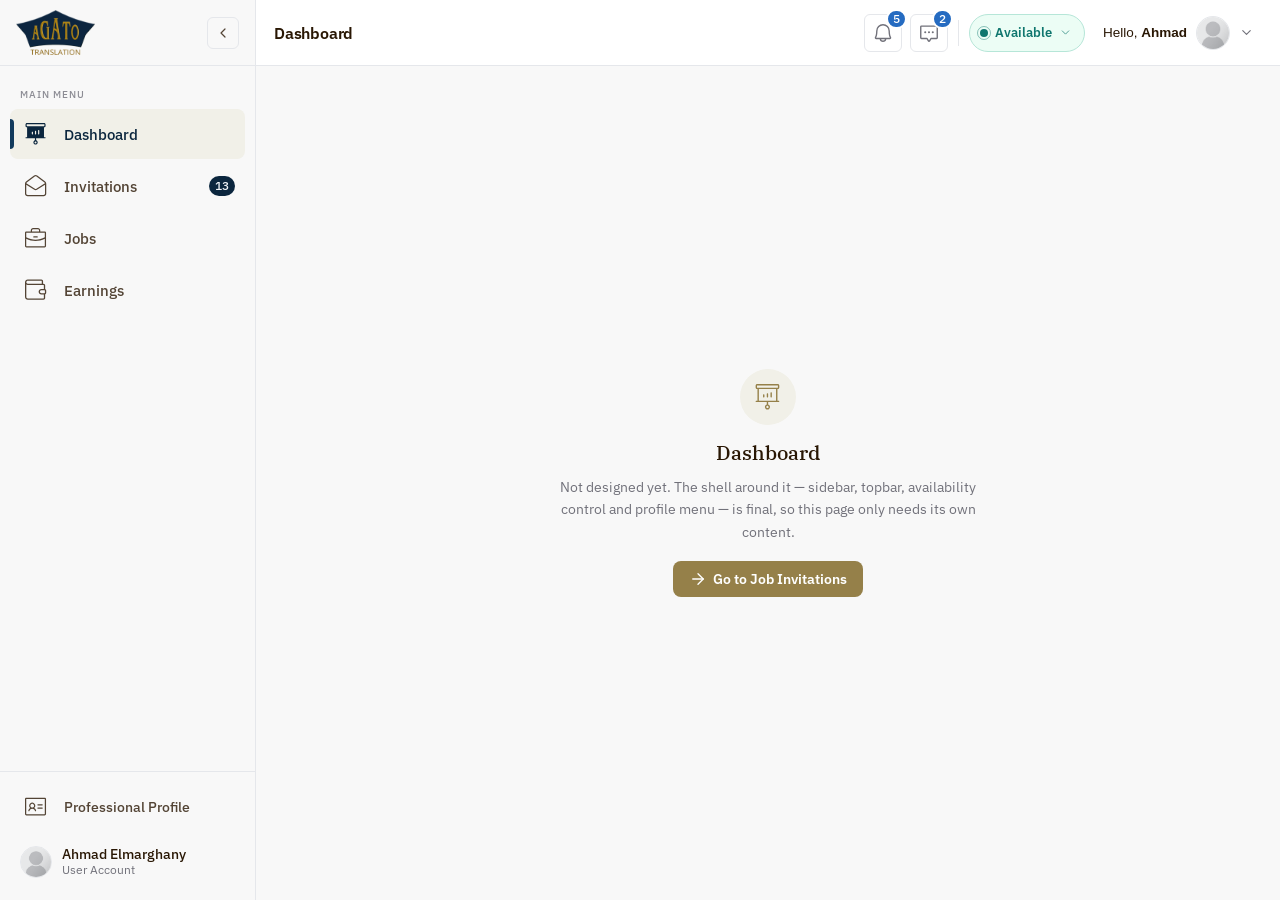
==== dashboard.html @ 2b9f17f1 "first commit" ====
<!DOCTYPE html>
<html lang="en">
<head>
  <meta charset="utf-8">
  <meta name="viewport" content="width=device-width, initial-scale=1">
  <title>Dashboard · Resource Portal</title>
  <link rel="icon" href="assets/img/logo.png">

  <link rel="stylesheet" href="assets/css/variables.css">
  <link rel="stylesheet" href="assets/css/base.css">
  <link rel="stylesheet" href="assets/css/sidebar.css">
  <link rel="stylesheet" href="assets/css/topbar.css">
  <link rel="stylesheet" href="assets/css/logout-modal.css">
</head>
<body>

  <!-- Sidebar + topbar + modals are injected here by assets/js/layout.js -->
  <div id="rp-layout" data-page="dashboard" data-title="Dashboard"></div>

  <main class="rp-page">
    <div class="rp-stub">
      <span class="rp-stub-icon">
        <span data-rp-icon="dashboard"></span>
      </span>
      <h1 class="rp-stub-title">Dashboard</h1>
      <p class="rp-stub-note">Not designed yet. The shell around it — sidebar, topbar, availability control and profile menu — is final, so this page only needs its own content.</p>
      <a class="rp-stub-link" href="invitations.html">
        <span data-rp-icon="arrow-right"></span>
        Go to Job Invitations
      </a>
    </div>
  </main>

  <script src="assets/js/icons.js"></script>
  <script src="assets/js/data.js"></script>
  <script src="assets/js/layout.js"></script>
</body>
</html>
---- assets/css/variables.css ----
/* ============================================================
    DESIGN TOKENS
    ============================================================
    All design decisions live here as CSS custom properties.
    Naming convention: --{category}-{variant}
    Categories:
    color-*       → raw palette (brand, neutral, semantic)
    layout-*      → structural measurements (widths, heights)
    radius-*      → border-radius scale
    shadow-*      → box-shadow scale
    transition-*  → animation timing
    font-*        → typography tokens
    ============================================================ */
:root {
/* ── Layout dimensions ──────────────────────────────────── */
--layout-cu_sidebar-width: 256px;
--layout-cu_sidebar-collapsed-width: 72px;
--layout-cu_topbar-height: 66px;
--tabs-h: 48px;

/* ── Brand colors ───────────────────────────────────────── */
--color-brand-navy: #0b263e; /* Primary brand, used for hero gradients */
--color-brand-navy-hover: #123a5c; /* Primary brand, used for hero gradients */
--color-brand-gold: #958049; /* CTA buttons, active link text */
--color-brand-gold-hover: #A8904A; /* Gold on hover */


/* ── Neutral / surface colors ───────────────────────────── */
--color-surface-page: #F8F8F8; /* Page background */
--color-surface-subtle: #f1f0e8; /* Hover backgrounds, secondary surfaces */
--color-surface-inset: #F8F8F8; /*  inner wells, inputs, or filled container backgrounds */
--color-surface-gold-pale: #F5F0E8; /*  inner wells, inputs, or filled container backgrounds */
--color-surface-cu_topbar: #ffffff; /* cu_topbar background */
--color-surface-white: #ffffff; /* Cards, dropdowns */
--gold-pale:   #F5F0E8; /* Bill */

/* ── Text colors ────────────────────────────────────────── */
--color-text-primary: #291704; /* Default body text */
--color-text-secondary: #71717a; /* Labels, helper text */
--color-text-muted: rgba(41, 23, 4, 0.8); /* cu_sidebar nav text */
--color-text-inverse: #f1f5f9; /* Text on dark surfaces */

/* ── Border colors ──────────────────────────────────────── */
--color-border: #e5e7eb; /* cu_sidebar, cu_topbar, card borders */
--color-border-hover: #f1f0e8; /* Borders on interactive hover states */
--gold-border: #D4C49A;
--color-divider: #ededed; /* Hairline inside a filled control (pill dividers) */

/* ── Form fields ───────────────────────────────────────── */
--field-h: 48px; /* Inputs, selects, pills, primary buttons */
--field-radius: 16px; /* Matches --radius-lg, kept separate so field shape can move alone */
--field-gap: 18px; /* Column gap between fields on one row */
--color-text-placeholder: #bdbcb0; /* Empty input / select text */
--focus-ring-gold: 0 0 0 3px rgba(149, 128, 73, 0.15); /* Focus ring on a field */
--focus-ring-navy: 0 0 0 3px rgba(11, 38, 62, 0.28); /* Focus ring on a navy CTA */

/* ── Semantic / status colors ───────────────────────────── */
--color-status-danger: #dc2626; /* Destructive actions (logout, delete) */
--color-status-danger-bg: #fef2f2; /* Danger item hover background */
--color-status-danger-hover: #fef2f2;
--color-status-success: #06890e; /* Positive values (credit balance) */
--color-status-warning: #b45309; /* Non-blocking warnings (toasts, hints) */
--color-status-warning-bg: #fffbeb; /* Warning item background */
--color-status-notification: #256bc1; /* Notification badge dot */
--color-link: #416791; /* Notification badge dot */

/* ── Avatar gradient ─────────────────────────────────────
    Split into two stops for easier theming                  */
--color-avatar-gradient-from: #f5f0e8;
--color-avatar-gradient-to: #d4c49a;

/* ── Radius scale ────────────────────────────────────────── */
--radius-xs: 6px; /* Buttons */
--radius-sm: 8px; /* small elements */
--radius-md: 12px; /* Cards, nav items */
--radius-lg: 16px; /* Larger cards */
--radius-full: 999px; /* Circles (avatar) */

/* ── Shadow scale ────────────────────────────────────────── */
--shadow-sm: 0 1px 2px rgba(12, 37, 63, 0.15);
--shadow-md:
    0 4px 12px rgba(12, 37, 63, 0.15), 0 2px 4px rgba(12, 37, 63, 0.1);
--shadow-lg: 0 10px 40px rgba(12, 37, 63, 0.2);
--shadow-pop: 0 18px 44px rgba(34, 30, 27, .18), 0 0 0 1px rgba(34, 30, 27, .05); /* Detached popups: select2 panel, flatpickr calendar, modal tooltip */

/* ── Animation ───────────────────────────────────────────── */
--transition-base: 0.28s cubic-bezier(0.4, 0, 0.2, 1);
--transition-fast: 0.15s ease;

/* ── Typography ──────────────────────────────────────────── */
--font-body: "IBM Plex Sans", sans-serif;
--font-heading: "IBM Plex Serif", serif;
}

/* Bootstrap re-declares body's font-family  */
html:root {
    --bs-font-sans-serif: var(--font-body);
}

/* ============================================================
    FONTS
    ============================================================ */
@font-face {
    font-family: 'IBM Plex Sans';
    src: url('../fonts/IBM_Plex_Sans/IBMPlexSansVar-Roman.woff2') format('woff2');
    font-weight: 100 700;
    font-stretch: 85% 100%;
    font-style: normal;
    font-display: swap;
}

@font-face {
    font-family: 'IBM Plex Serif';
    src: url('../fonts/IBM_Plex_Serif/IBMPlexSerif-Medium.woff2') format('woff2');
    font-weight: 500;
    font-style: normal;
    font-display: swap; /* Critical for performance */
}

/* ============================================================
    RESET & BASE
    ============================================================ */
*,
*::before,
*::after {
box-sizing: border-box;
margin: 0;
padding: 0;
}

body {
font-family: var(--font-body);
background: var(--color-surface-page);
color: var(--color-text-primary);
min-height: 100vh;
overflow-x: hidden;
}
---- assets/css/base.css ----
/* ============================================================
   BASE — app shell for the Resource Portal preview
   Sidebar is fixed on the left, topbar fixed on top; the body
   is padded out of their way so page content never sits under
   either one.
   ============================================================ */

body {
    padding-left: var(--layout-cu_sidebar-width);
    padding-top: var(--layout-cu_topbar-height);
    transition: padding-left var(--transition-base);
}

body.rp-sidebar-collapsed {
    padding-left: var(--layout-cu_sidebar-collapsed-width);
}

@media (max-width: 767px) {
    body {
        padding-left: 0 !important;
    }
}

/* Locks scrolling behind the mobile drawer and modals */
body.rp-no-scroll {
    overflow: hidden;
}

.rp-page {
    display: flex;
    flex-direction: column;
    min-height: calc(100vh - var(--layout-cu_topbar-height));
    min-width: 0;
}

/* ── Icons ─────────────────────────────────────────────────
   Size only. Stroke weight, caps and joins stay on the pasted
   SVG's own attributes, so an icon dropped into icons.js keeps
   the weight it was drawn at. Colour is already currentColor by
   the time it gets here — icons.js rewrites it. */
.preview-icon {
    width: 18px;
    height: 18px;
    flex-shrink: 0;
}

/* A placeholder is only a hook for the SVG icons.js puts inside it */
[data-rp-icon] {
    display: inline-flex;
    line-height: 0;
}

/* ── Focus ───────────────────────────────────────────────── */
:focus-visible {
    outline: 2px solid var(--color-brand-gold);
    outline-offset: 2px;
}

/* ── Scrollbars ──────────────────────────────────────────── */
* {
    scrollbar-width: thin;
    scrollbar-color: #d7d5cc transparent;
}

*::-webkit-scrollbar {
    width: 8px;
    height: 8px;
}

*::-webkit-scrollbar-track {
    background: transparent;
}

*::-webkit-scrollbar-thumb {
    background: #d7d5cc;
    border-radius: 99px;
}

*::-webkit-scrollbar-thumb:hover {
    background: #bdbbb0;
}

/* ── Page head (title + summary line above the toolbar) ──── */
.rp-page-head {
    display: flex;
    align-items: center;
    justify-content: space-between;
    gap: 16px;
    padding: 0 18px;
    height: 53px;
    background: var(--color-surface-white);
    border-bottom: 1px solid var(--color-border);
    overflow-x: auto;
    overflow-y: hidden;
}

.rp-page-head::-webkit-scrollbar {
    height: 0;
}

/* ── Segmented status filter ─────────────────────────────── */
.rp-segmented {
    display: flex;
    align-items: center;
    gap: 2px;
    padding: 3px;
    background: var(--color-surface-inset);
    border: 1px solid var(--color-border);
    border-radius: var(--radius-sm);
}

.rp-segment {
    display: inline-flex;
    align-items: center;
    gap: 6px;
    height: 28px;
    padding: 0 10px;
    border: 0;
    border-radius: var(--radius-xs);
    background: transparent;
    font-family: var(--font-body);
    font-size: 13px;
    font-weight: 500;
    color: var(--color-text-secondary);
    white-space: nowrap;
    cursor: pointer;
    transition: background var(--transition-fast), color var(--transition-fast);
}

.rp-segment:hover {
    background: var(--color-surface-subtle);
    color: var(--color-text-primary);
}

.rp-segment.is-active {
    background: var(--color-surface-white);
    color: var(--color-text-primary);
    box-shadow: var(--shadow-sm);
}

.rp-segment-count {
    display: inline-flex;
    align-items: center;
    justify-content: center;
    min-width: 19px;
    height: 18px;
    padding: 0 5px;
    border-radius: 99px;
    background: var(--color-surface-subtle);
    font-size: 11px;
    font-weight: 600;
    color: var(--color-text-secondary);
    line-height: 1;
}

.rp-segment.is-active .rp-segment-count {
    background: var(--color-brand-gold);
    color: #fff;
}

/* ── Toast ───────────────────────────────────────────────── */
.rp-toast-stack {
    position: fixed;
    right: 20px;
    bottom: 20px;
    z-index: 9998;
    display: flex;
    flex-direction: column;
    gap: 8px;
    pointer-events: none;
}

.rp-toast {
    display: flex;
    align-items: center;
    gap: 10px;
    min-width: 260px;
    max-width: 360px;
    padding: 12px 14px;
    border-radius: var(--radius-sm);
    border: 1px solid var(--color-border);
    background: var(--color-surface-white);
    box-shadow: var(--shadow-lg);
    font-size: 13px;
    font-weight: 500;
    color: var(--color-text-primary);
    animation: rp-toast-in 0.22s ease;
}

.rp-toast.is-leaving {
    animation: rp-toast-out 0.2s ease forwards;
}

.rp-toast--success {
    color: var(--color-status-success);
}

.rp-toast--danger {
    color: var(--color-status-danger);
}

.rp-toast--info {
    color: var(--color-link);
}

.rp-toast span {
    color: var(--color-text-primary);
}

@keyframes rp-toast-in {
    from {
        opacity: 0;
        transform: translateY(10px);
    }

    to {
        opacity: 1;
        transform: translateY(0);
    }
}

@keyframes rp-toast-out {
    to {
        opacity: 0;
        transform: translateY(10px);
    }
}

@media (max-width: 480px) {
    .rp-toast-stack {
        right: 12px;
        left: 12px;
        bottom: 12px;
    }

    .rp-toast {
        min-width: 0;
        max-width: none;
    }
}

/* ── Demo banner ─────────────────────────────────────────── */
.rp-demo-note {
    display: flex;
    align-items: center;
    gap: 8px;
    padding: 7px 18px;
    background: var(--color-surface-gold-pale);
    border-bottom: 1px solid var(--gold-border);
    font-size: 12.5px;
    color: var(--color-text-primary);
}

.rp-demo-note svg {
    color: var(--color-brand-gold);
    width: 15px;
    height: 15px;
}

.rp-demo-note strong {
    font-weight: 600;
}

/* ── Stub pages (Dashboard / Jobs / Earnings / …) ─────────── */
.rp-stub {
    flex: 1;
    display: flex;
    flex-direction: column;
    align-items: center;
    justify-content: center;
    gap: 10px;
    padding: 60px 24px;
    text-align: center;
}

.rp-stub-icon {
    display: flex;
    align-items: center;
    justify-content: center;
    width: 56px;
    height: 56px;
    border-radius: var(--radius-full);
    background: var(--color-surface-subtle);
    color: var(--color-brand-gold);
    margin-bottom: 4px;
}

.rp-stub-icon svg {
    width: 26px;
    height: 26px;
}

.rp-stub-title {
    font-family: var(--font-heading);
    font-size: 20px;
    font-weight: 500;
    color: var(--color-text-primary);
}

.rp-stub-note {
    font-size: 14px;
    color: var(--color-text-secondary);
    max-width: 420px;
    line-height: 1.6;
}

.rp-stub-link {
    margin-top: 8px;
    display: inline-flex;
    align-items: center;
    gap: 6px;
    padding: 9px 16px;
    border-radius: var(--radius-sm);
    background: var(--color-brand-gold);
    color: #fff;
    font-size: 13.5px;
    font-weight: 600;
    text-decoration: none;
}

.rp-stub-link:hover {
    background: var(--color-brand-gold-hover);
    color: #fff;
    text-decoration: none;
}

/* ── Visually hidden ─────────────────────────────────────── */
.rp-sr-only {
    position: absolute;
    width: 1px;
    height: 1px;
    padding: 0;
    margin: -1px;
    overflow: hidden;
    clip: rect(0, 0, 0, 0);
    white-space: nowrap;
    border: 0;
}
---- assets/css/sidebar.css ----
/* ============================================================
   BLOCK: rp-sidebar
   Fixed navigation rail. Three states:
   expanded (desktop default) · collapsed (icon rail) · drawer (mobile)
   ============================================================ */
.rp-sidebar {
    position: fixed;
    top: 0;
    left: 0;
    bottom: 0;
    width: var(--layout-cu_sidebar-width);
    background: var(--color-surface-inset);
    border-right: 1px solid var(--color-border);
    display: flex;
    flex-direction: column;
    z-index: 1000;
    overflow: hidden;
    transition:
        width var(--transition-base),
        transform var(--transition-base);
}

.rp-sidebar--collapsed {
    width: var(--layout-cu_sidebar-collapsed-width);
}

@media (max-width: 767px) {
    .rp-sidebar {
        width: var(--layout-cu_sidebar-width) !important;
        transform: translateX(-100%);
    }

    .rp-sidebar--open {
        transform: translateX(0);
        box-shadow: var(--shadow-lg);
    }

    .rp-sidebar__nav-item-tooltip {
        display: none !important;
    }
}

/* ── Header: logo + collapse toggle ──────────────────────── */
.rp-sidebar__header {
    display: flex;
    align-items: center;
    justify-content: space-between;
    gap: 8px;
    padding: 0 16px;
    min-height: var(--layout-cu_topbar-height);
    border-bottom: 1px solid var(--color-border);
    flex-shrink: 0;
}

.rp-sidebar__logo {
    display: flex;
    align-items: center;
    overflow: hidden;
    line-height: 0;
}

.rp-sidebar__logo-image {
    max-width: 104px;
    max-height: 46px;
    transition: max-width var(--transition-base);
}

/* Collapsed: the logo takes the toggle's slot, centred in the rail.
   Expanding again happens from the topbar button. */
.rp-sidebar--collapsed .rp-sidebar__header {
    justify-content: center;
    padding: 0 8px;
}

.rp-sidebar--collapsed .rp-sidebar__logo-image {
    max-width: 52px;
    max-height: 34px;
}

.rp-sidebar--collapsed .rp-sidebar__collapse-btn {
    display: none;
}

.rp-sidebar__collapse-btn {
    background: rgba(255, 255, 255, 0.07);
    border: 1px solid var(--color-border);
    border-radius: var(--radius-xs);
    width: 32px;
    height: 32px;
    padding: 0;
    display: flex;
    align-items: center;
    justify-content: center;
    cursor: pointer;
    flex-shrink: 0;
    color: var(--color-text-muted);
    transition:
        background var(--transition-base),
        border-color var(--transition-base),
        color var(--transition-base);
}

.rp-sidebar__collapse-btn:hover {
    background: var(--color-surface-subtle);
    border-color: var(--color-border-hover);
    color: var(--color-text-primary);
}

.rp-sidebar__collapse-btn svg {
    width: 16px;
    height: 16px;
}

/* ── Nav ─────────────────────────────────────────────────── */
.rp-sidebar__nav {
    flex: 1;
    padding: 12px 10px;
    display: flex;
    flex-direction: column;
    gap: 2px;
    overflow-y: auto;
    overflow-x: hidden;
}

.rp-sidebar__nav-section-label {
    font-size: 10px;
    font-weight: 500;
    letter-spacing: 1px;
    text-transform: uppercase;
    color: rgba(113, 113, 122, 0.8);
    padding: 10px 10px 6px;
    white-space: nowrap;
}

.rp-sidebar--collapsed .rp-sidebar__nav-section-label {
    display: none;
}

/* ── Nav item ────────────────────────────────────────────── */
.rp-sidebar__nav-item {
    display: flex;
    align-items: center;
    gap: 12px;
    padding: 9px 10px;
    border-radius: var(--radius-sm);
    text-decoration: none;
    color: var(--color-text-muted);
    font-size: 15px;
    font-weight: 500;
    white-space: nowrap;
    cursor: pointer;
    position: relative;
    transition:
        background var(--transition-base),
        color var(--transition-base),
        padding var(--transition-base);
}

.rp-sidebar__nav-item:hover {
    background: var(--color-surface-subtle);
    color: var(--color-brand-navy);
    text-decoration: none;
}

.rp-sidebar__nav-item--active {
    background: var(--color-surface-subtle);
}

/* Gold marker on the active item */
.rp-sidebar__nav-item--active::before {
    content: "";
    position: absolute;
    left: 0;
    top: 20%;
    bottom: 20%;
    width: 3.5px;
    background: var(--color-brand-navy-hover);
    border-radius: 0 999px 999px 0;
}

.rp-sidebar__nav-item--active,
.rp-sidebar__nav-item--active .rp-sidebar__nav-item-label {
    color: var(--color-brand-navy);
}

.rp-sidebar--collapsed .rp-sidebar__nav-item {
    justify-content: center;
    padding: 10px 0;
    gap: 0;
}


/* Two weights are stacked on top of each other and one is always
   hidden: outline while the item is inactive, solid once it is the
   page you are on. */
.rp-sidebar__nav-item-icon {
    position: relative;
    width: 32px;
    height: 32px;
    flex-shrink: 0;
    display: flex;
    align-items: center;
    justify-content: center;
}

.rp-sidebar__nav-item-icon svg {
    position: absolute;
    width: 22px;
    height: 22px;
    transition: opacity var(--transition-fast);
}

.rp-sidebar__nav-item-icon--filled {
    opacity: 0;
}

.rp-sidebar__nav-item--active .rp-sidebar__nav-item-icon--outline {
    opacity: 0;
}

.rp-sidebar__nav-item--active .rp-sidebar__nav-item-icon--filled {
    opacity: 1;
}


.rp-sidebar__nav-item-label {
    flex: 1;
    min-width: 0;
    overflow: hidden;
    text-overflow: ellipsis;
}

.rp-sidebar--collapsed .rp-sidebar__nav-item-label {
    display: none;
}

/* ── Count badge (Invitations) ───────────────────────────── */
.rp-sidebar__nav-item-badge {
    display: inline-flex;
    align-items: center;
    justify-content: center;
    min-width: 21px;
    height: 20px;
    padding: 0 6px;
    border-radius: 99px;
    background: var(--color-brand-navy);
    color: var(--color-text-inverse);
    font-size: 12px;
    font-weight: 500;
    line-height: 1;
    flex-shrink: 0;
}

/* Collapsed: the badge shrinks to a dot pinned on the icon */
.rp-sidebar--collapsed .rp-sidebar__nav-item-badge {
    position: absolute;
    top: 5px;
    right: -8px;
    min-width: 17px;
    height: 17px;
    padding: 0 4px;
    font-size: 12px;
    border: 1.5px solid var(--color-surface-inset);
}

/* ── Tooltip (collapsed only) ────────────────────────────────
   position: fixed, not absolute: the rail clips its overflow and
   the nav scrolls, so an absolute tooltip would be cut off. A
   fixed box is laid out against the viewport and escapes both. */
.rp-sidebar__nav-item-tooltip {
    position: fixed;
    left: calc(var(--layout-cu_sidebar-collapsed-width) + 8px);
    background: var(--color-surface-subtle);
    border: 1px solid var(--color-border);
    color: var(--color-text-primary);
    font-size: 12px;
    font-weight: 600;
    padding: 5px 10px;
    border-radius: 7px;
    white-space: nowrap;
    pointer-events: none;
    opacity: 0;
    z-index: 1200;
    box-shadow: var(--shadow-sm);
    transition: opacity var(--transition-fast);
}

.rp-sidebar--collapsed .rp-sidebar__nav-item:hover .rp-sidebar__nav-item-tooltip,
.rp-sidebar--collapsed .rp-sidebar__nav-item:focus-visible .rp-sidebar__nav-item-tooltip {
    opacity: 1;
}

/* ── Footer: professional profile + account ──────────────── */
.rp-sidebar__footer {
    padding: 10px 10px 14px;
    border-top: 1px solid var(--color-border);
    display: flex;
    flex-direction: column;
    gap: 2px;
    flex-shrink: 0;
}

.rp-sidebar__footer .rp-sidebar__nav-item {
    font-size: 14px;
}

/* ── Account row ─────────────────────────────────────────── */
.rp-sidebar__account {
    display: flex;
    align-items: center;
    gap: 10px;
    margin-top: 4px;
    padding: 8px 10px;
    border-radius: var(--radius-sm);
    text-decoration: none;
    cursor: pointer;
    position: relative;
    transition: background var(--transition-base);
}

.rp-sidebar__account:hover {
    background: var(--color-surface-subtle);
    text-decoration: none;
}

.rp-sidebar__account--active {
    background: var(--color-surface-subtle);
}

.rp-sidebar__account--active::before {
    content: "";
    position: absolute;
    left: 0;
    top: 20%;
    bottom: 20%;
    width: 3.5px;
    background: var(--color-brand-gold);
    border-radius: 0 999px 999px 0;
}

.rp-sidebar__account-avatar {
    width: 32px;
    height: 32px;
    border-radius: var(--radius-full);
    object-fit: cover;
    flex-shrink: 0;
    background: var(--color-surface-subtle);
    border: 1px solid var(--color-border);
}

.rp-sidebar__account-text {
    min-width: 0;
    line-height: 1.25;
}

.rp-sidebar__account-name {
    display: block;
    font-size: 13.5px;
    font-weight: 500;
    color: var(--color-text-primary);
    white-space: nowrap;
    overflow: hidden;
    text-overflow: ellipsis;
}

.rp-sidebar__account-role {
    display: block;
    font-size: 11.5px;
    color: var(--color-text-secondary);
    white-space: nowrap;
    overflow: hidden;
    text-overflow: ellipsis;
}

.rp-sidebar--collapsed .rp-sidebar__account {
    justify-content: center;
    padding: 8px 0;
    gap: 0;
}

.rp-sidebar--collapsed .rp-sidebar__account-text {
    display: none;
}

/* ── Mobile scrim ────────────────────────────────────────── */
.rp-sidebar-overlay {
    display: none;
    position: fixed;
    inset: 0;
    background: rgba(11, 38, 62, 0.45);
    backdrop-filter: blur(3px);
    -webkit-backdrop-filter: blur(3px);
    z-index: 999;
}

.rp-sidebar-overlay--visible {
    display: block;
}
---- assets/css/topbar.css ----
/* ============================================================
   BLOCK: rp-topbar
   Fixed bar across the content area. Its left edge tracks the
   sidebar width.
   ============================================================ */
.rp-topbar {
    position: fixed;
    top: 0;
    left: var(--layout-cu_sidebar-width);
    right: 0;
    height: var(--layout-cu_topbar-height);
    background: var(--color-surface-cu_topbar);
    border-bottom: 1px solid var(--color-border);
    display: flex;
    align-items: center;
    justify-content: space-between;
    gap: 12px;
    padding: 0 18px;
    z-index: 900;
    transition: left var(--transition-base);
}

body.rp-sidebar-collapsed .rp-topbar {
    left: var(--layout-cu_sidebar-collapsed-width);
}

@media (max-width: 767px) {
    .rp-topbar {
        left: 0 !important;
        padding: 0 12px;
    }
}

/* ── Left: burger / expand / title ───────────────────────── */
.rp-topbar__left {
    display: flex;
    align-items: center;
    gap: 10px;
    min-width: 0;
}

.rp-topbar__burger-btn,
.rp-topbar__expand-btn {
    display: none;
    background: rgba(255, 255, 255, 0.07);
    border: 1px solid var(--color-border);
    border-radius: var(--radius-xs);
    width: 34px;
    height: 34px;
    padding: 0;
    align-items: center;
    justify-content: center;
    cursor: pointer;
    flex-shrink: 0;
    color: var(--color-text-muted);
    transition:
        background var(--transition-base),
        border-color var(--transition-base),
        color var(--transition-base);
}

.rp-topbar__burger-btn:hover,
.rp-topbar__expand-btn:hover {
    background: var(--color-surface-subtle);
    border-color: var(--color-border-hover);
    color: var(--color-text-primary);
}

body.rp-sidebar-collapsed .rp-topbar__expand-btn {
    display: flex;
}

@media (max-width: 767px) {
    .rp-topbar__burger-btn {
        display: flex;
    }

    body.rp-sidebar-collapsed .rp-topbar__expand-btn {
        display: none;
    }
}

.rp-topbar__page-title {
    font-size: 16px;
    font-weight: 600;
    color: var(--color-text-primary);
    letter-spacing: -0.2px;
    white-space: nowrap;
    overflow: hidden;
    text-overflow: ellipsis;
}

/* ── Right cluster ───────────────────────────────────────── */
.rp-topbar__right {
    display: flex;
    align-items: center;
    gap: 8px;
}

.rp-topbar__icon-btn {
    background: none;
    border: 1px solid var(--color-border);
    border-radius: var(--radius-xs);
    width: 38px;
    height: 38px;
    padding: 0;
    display: flex;
    align-items: center;
    justify-content: center;
    cursor: pointer;
    color: var(--color-text-secondary);
    position: relative;
    transition:
        background var(--transition-base),
        border-color var(--transition-base),
        color var(--transition-base);
}

.rp-topbar__icon-btn:hover {
    background: var(--color-surface-subtle);
    border-color: var(--color-border-hover);
    color: var(--color-text-primary);
}

.rp-topbar__icon-btn svg {
    width: 22px;
    height: 22px;
}

/* Count badge on an icon button */
.rp-topbar__icon-badge {
    font-family: var(--font-body);
    position: absolute;
    top: -6px;
    right: -6px;
    min-width: 18px;
    height: 20px;
    padding: 0 5px;
    border-radius: 99px;
    background: var(--color-status-notification);
    border: 2px solid var(--color-surface-cu_topbar);
    color: #fff;
    font-size: 12px;
    font-weight: 500;
    line-height: 1;
    display: flex;
    align-items: center;
    justify-content: center;
}

.rp-topbar__divider {
    width: 1px;
    height: 26px;
    background: var(--color-border);
    margin: 0 2px;
}

@media (max-width: 600px) {
    .rp-topbar__divider {
        display: none;
    }

    .rp-topbar__icon-btn {
        width: 34px;
        height: 34px;
    }
}

/* ============================================================
   BLOCK: rp-availability
   Replaces the old text + pencil. The state is the control:
   one tinted pill that names the state, carries its colour and
   opens the availability modal.
   ============================================================ */
.rp-availability {
    display: inline-flex;
    align-items: center;
    gap: 7px;
    height: 38px;
    padding: 0 12px 0 10px;
    border-radius: 99px;
    border: 1px solid var(--av-border);
    background: var(--av-bg);
    color: var(--av-color);
    font-family: var(--font-body);
    font-size: 13px;
    font-weight: 600;
    cursor: pointer;
    white-space: nowrap;
    transition:
        background var(--transition-fast),
        border-color var(--transition-fast),
        box-shadow var(--transition-fast);
}

.rp-availability:hover {
    box-shadow: var(--shadow-sm);
    border-color: var(--av-color);
}

.rp-availability:active {
    transform: scale(0.98);
}

/* The dot is the state; a soft halo makes "Available" read as live */
.rp-availability__dot {
    position: relative;
    width: 8px;
    height: 8px;
    border-radius: 50%;
    background: var(--av-color);
    flex-shrink: 0;
}

.rp-availability--AV .rp-availability__dot::after {
    content: "";
    position: absolute;
    inset: -3px;
    border-radius: 50%;
    border: 1px solid var(--av-color);
    opacity: 0.45;
    animation: rp-av-pulse 2s ease-out infinite;
}

@keyframes rp-av-pulse {
    0% {
        transform: scale(0.7);
        opacity: 0.6;
    }

    100% {
        transform: scale(1.5);
        opacity: 0;
    }
}

@media (prefers-reduced-motion: reduce) {
    .rp-availability--AV .rp-availability__dot::after {
        animation: none;
    }
}

.rp-availability__caret {
    width: 13px;
    height: 13px;
    opacity: 0.7;
}

/* State variants */
.rp-availability--AV {
    --av-color: #0f766e;
    --av-bg: #ecfdf5;
    --av-border: #b6e6d8;
}

.rp-availability--BS {
    --av-color: #b45309;
    --av-bg: #fffbeb;
    --av-border: #f2ddad;
}

.rp-availability--NA {
    --av-color: #6b7280;
    --av-bg: #f4f4f5;
    --av-border: #e0e0e4;
}

/* Below 900px the label goes; the dot alone still reads as state */
@media (max-width: 900px) {
    .rp-availability__label,
    .rp-availability__caret {
        display: none;
    }

    .rp-availability {
        width: 38px;
        padding: 0;
        justify-content: center;
        border-radius: var(--radius-xs);
    }
}

/* ============================================================
   BLOCK: rp-profile
   Trigger ("Hello, Ahmad" + avatar) and its flyout menu.
   ============================================================ */
.rp-profile {
    position: relative;
}

.rp-profile__trigger {
    display: flex;
    align-items: center;
    gap: 9px;
    padding: 4px 8px 4px 10px;
    border: 0;
    border-radius: 99px;
    background: none;
    cursor: pointer;
    text-align: left;
    transition: background var(--transition-base);
}

.rp-profile__trigger:hover {
    background: var(--color-surface-subtle);
}

.rp-profile__greeting {
    font-size: 13.5px;
    font-weight: 500;
    color: var(--color-text-primary);
    white-space: nowrap;
}

.rp-profile__greeting strong {
    font-weight: 600;
}

.rp-profile__avatar {
    width: 34px;
    height: 34px;
    border-radius: var(--radius-full);
    object-fit: cover;
    flex-shrink: 0;
    background: var(--color-surface-subtle);
    border: 1px solid var(--color-border);
}

.rp-profile__chevron {
    width: 15px;
    height: 15px;
    color: var(--color-text-secondary);
    flex-shrink: 0;
    transition: transform var(--transition-base);
}

.rp-profile--open .rp-profile__chevron {
    transform: rotate(180deg);
}

@media (max-width: 600px) {
    .rp-profile__greeting,
    .rp-profile__chevron {
        display: none;
    }

    .rp-profile__trigger {
        padding: 2px;
    }
}

/* ── Menu ────────────────────────────────────────────────── */
.rp-profile__menu {
    position: absolute;
    top: calc(100% + 10px);
    right: 0;
    width: 296px;
    background: var(--color-surface-white);
    border: 1px solid var(--color-border);
    border-radius: var(--radius-md);
    box-shadow: var(--shadow-lg);
    padding: 6px;
    display: none;
    z-index: 1100;
    animation: rp-dropdown-enter 0.18s ease;
}

.rp-profile--open .rp-profile__menu {
    display: block;
}

@keyframes rp-dropdown-enter {
    from {
        opacity: 0;
        transform: translateY(-6px);
    }

    to {
        opacity: 1;
        transform: translateY(0);
    }
}

@media (max-width: 380px) {
    .rp-profile__menu {
        width: calc(100vw - 24px);
        right: -6px;
    }
}

/* ── Menu identity header ────────────────────────────────── */
.rp-profile__identity {
    display: flex;
    align-items: center;
    gap: 11px;
    padding: 10px 12px 12px;
    border-bottom: 1px solid var(--color-border);
    margin-bottom: 6px;
}

.rp-profile__identity-avatar {
    width: 44px;
    height: 44px;
    border-radius: var(--radius-full);
    object-fit: cover;
    flex-shrink: 0;
    border: 1px solid var(--color-border);
}

.rp-profile__identity-text {
    min-width: 0;
}

.rp-profile__identity-name {
    font-size: 14px;
    font-weight: 600;
    color: var(--color-text-primary);
    line-height: 1.3;
    white-space: nowrap;
    overflow: hidden;
    text-overflow: ellipsis;
}

.rp-profile__identity-meta {
    display: flex;
    align-items: center;
    gap: 6px;
    margin-top: 3px;
    flex-wrap: wrap;
}

.rp-profile__id-chip {
    display: inline-flex;
    align-items: center;
    padding: 1px 7px;
    border-radius: 99px;
    background: var(--color-surface-gold-pale);
    border: 1px solid var(--gold-border);
    color: var(--color-brand-gold);
    font-size: 11px;
    font-weight: 600;
    letter-spacing: 0.2px;
}

.rp-profile__since {
    font-size: 11.5px;
    color: var(--color-text-secondary);
}

/* ── Balance ─────────────────────────────────────────────── */
.rp-profile__balance {
    display: flex;
    align-items: center;
    justify-content: space-between;
    gap: 10px;
    margin: 0 6px 6px;
    padding: 10px 12px;
    border-radius: var(--radius-sm);
    background: var(--color-surface-inset);
    border: 1px solid var(--color-border);
}

.rp-profile__balance-label {
    display: flex;
    align-items: center;
    gap: 7px;
    font-size: 12px;
    color: var(--color-text-secondary);
}

.rp-profile__balance-label svg {
    width: 15px;
    height: 15px;
    color: var(--color-brand-gold);
}

.rp-profile__balance-value {
    font-size: 14px;
    font-weight: 600;
    color: var(--color-status-success);
    white-space: nowrap;
}

.rp-profile__balance-sub {
    display: block;
    font-size: 10.5px;
    font-weight: 400;
    color: var(--color-text-secondary);
    text-align: right;
}

/* ── Menu rows ───────────────────────────────────────────── */
.rp-profile__item {
    display: flex;
    align-items: center;
    gap: 10px;
    width: 100%;
    padding: 9px 12px;
    border: 0;
    background: none;
    border-radius: var(--radius-sm);
    font-family: var(--font-body);
    font-size: 13.5px;
    font-weight: 500;
    color: var(--color-text-primary);
    text-align: left;
    text-decoration: none;
    cursor: pointer;
    transition: background var(--transition-base);
}

.rp-profile__item:hover {
    background: var(--color-surface-subtle);
    color: var(--color-text-primary);
    text-decoration: none;
}

.rp-profile__item svg {
    width: 17px;
    height: 17px;
    color: var(--color-text-secondary);
}

.rp-profile__item--danger {
    color: var(--color-status-danger);
}

.rp-profile__item--danger svg {
    color: var(--color-status-danger);
}

.rp-profile__item--danger:hover {
    background: var(--color-status-danger-bg);
    color: var(--color-status-danger);
}

.rp-profile__item-caret {
    margin-left: auto;
    transition: transform var(--transition-fast);
}

.rp-profile__help.is-open .rp-profile__item-caret {
    transform: rotate(180deg);
}

/* ── Help submenu ────────────────────────────────────────── */
.rp-profile__submenu {
    display: none;
    padding: 2px 0 4px 26px;
}

.rp-profile__help.is-open .rp-profile__submenu {
    display: block;
}

.rp-profile__subitem {
    display: flex;
    align-items: center;
    gap: 8px;
    padding: 7px 12px;
    border-radius: var(--radius-sm);
    font-size: 13px;
    color: var(--color-text-secondary);
    text-decoration: none;
    transition: background var(--transition-base), color var(--transition-base);
}

.rp-profile__subitem:hover {
    background: var(--color-surface-subtle);
    color: var(--color-text-primary);
    text-decoration: none;
}

.rp-profile__subitem svg {
    width: 15px;
    height: 15px;
}

.rp-profile__divider {
    height: 1px;
    background: var(--color-border);
    margin: 5px 0;
}

/* ============================================================
   Availability modal (placeholder — real contents to come)
   ============================================================ */
.rp-modal-backdrop {
    position: fixed;
    inset: 0;
    background: rgba(11, 38, 62, 0.45);
    backdrop-filter: blur(3px);
    -webkit-backdrop-filter: blur(3px);
    display: flex;
    align-items: center;
    justify-content: center;
    padding: 16px;
    z-index: 9990;
    opacity: 0;
    pointer-events: none;
    transition: opacity var(--transition-base);
}

.rp-modal-backdrop.is-open {
    opacity: 1;
    pointer-events: all;
}

.rp-modal {
    width: 100%;
    max-width: 400px;
    background: var(--color-surface-white);
    border-radius: var(--radius-lg);
    box-shadow: var(--shadow-lg);
    padding: 26px 24px 22px;
    text-align: center;
    transform: translateY(14px);
    opacity: 0;
    transition: transform var(--transition-base), opacity var(--transition-base);
}

.rp-modal-backdrop.is-open .rp-modal {
    transform: translateY(0);
    opacity: 1;
}

.rp-modal__icon {
    width: 50px;
    height: 50px;
    margin: 0 auto 16px;
    border-radius: var(--radius-full);
    background: var(--color-surface-subtle);
    color: var(--color-brand-gold);
    display: flex;
    align-items: center;
    justify-content: center;
}

.rp-modal__icon svg {
    width: 24px;
    height: 24px;
}

.rp-modal__title {
    font-size: 18px;
    font-weight: 500;
    color: var(--color-text-primary);
    margin-bottom: 8px;
}

.rp-modal__body {
    font-size: 13.5px;
    line-height: 1.6;
    color: var(--color-text-secondary);
    margin-bottom: 20px;
}

.rp-modal__actions {
    display: flex;
    gap: 10px;
}

.rp-modal__btn {
    flex: 1;
    padding: 10px 16px;
    border-radius: var(--radius-sm);
    border: 1px solid var(--color-border);
    background: var(--color-surface-subtle);
    font-family: var(--font-body);
    font-size: 13.5px;
    font-weight: 500;
    color: var(--color-text-primary);
    cursor: pointer;
    transition: background var(--transition-fast);
}

.rp-modal__btn:hover {
    background: #e8e7df;
}

.rp-modal__btn--primary {
    border-color: var(--color-brand-gold);
    background: var(--color-brand-gold);
    color: #fff;
}

.rp-modal__btn--primary:hover {
    background: var(--color-brand-gold-hover);
}
---- assets/css/logout-modal.css ----
/* ============================================================
MODAL BACKDROP
============================================================ */
.logout-backdrop {
    font-family: var(--font-body);
    position: fixed;
    inset: 0;
    background: rgba(11, 38, 62, 0.45);
    backdrop-filter: blur(3px);
    -webkit-backdrop-filter: blur(3px);
    display: flex;
    align-items: center;
    justify-content: center;
    z-index: 9999;
    padding: 1rem;

    opacity: 0;
    pointer-events: none;
    transition: opacity var(--transition-base);
}

.logout-backdrop.is-open {
    opacity: 1;
    pointer-events: all;
}

/* ============================================================
MODAL PANEL
============================================================ */
.logout-modal {
    background: var(--color-surface-white);
    border-radius: var(--radius-lg);
    box-shadow: var(--shadow-lg);
    width: 100%;
    max-width: 400px;
    padding: 32px 28px 28px;
    position: relative;
    overflow: hidden;

    transform: translateY(16px);
    transition: transform var(--transition-base), opacity var(--transition-base);
    opacity: 0;
}

.logout-backdrop.is-open .logout-modal {
    transform: translateY(0);
    opacity: 1;
}

/* Top accent bar */
/* .logout-modal::before {
    content: "";
    position: absolute;
    top: 0;
    left: 0;
    right: 0;
    height: 3px;
    background: var(--color-status-danger);
} */

/* ── Icon ── */
.logout-modal__icon {
    width: 52px;
    height: 52px;
    border-radius: var(--radius-full);
    background: var(--color-surface-subtle);
    color: var(--color-brand-gold);
    display: flex;
    align-items: center;
    justify-content: center;
    margin: 0 auto 20px;
    flex-shrink: 0;
}

.logout-modal__icon svg {
    width: 26px;
    height: 26px;
    margin-left: 5px;;
}

/* ── Text ── */
.logout-modal__title {
    /* font-family: var(--font-heading); */
    font-size: 20px;
    font-weight: 500;
    color: var(--color-text-primary);
    text-align: center;
    margin-bottom: 8px;
    line-height: 1.3;
}

.logout-modal__body {
    font-size: 14px;
    color: var(--color-text-primary);
    text-align: center;
    font-weight: 400;
    line-height: 1.6;
    opacity: 0.8;
    margin-bottom: 28px;
}

/* ── Divider ── */
.logout-modal__divider {
    height: 1px;
    background: var(--color-border);
    margin: 0 -28px 24px;
}

/* ── Actions ── */
.logout-modal__actions {
    display: flex;
    gap: 10px;
}

@media (max-width: 400px) {
    .logout-modal__actions {
        flex-direction: column-reverse;
    }
}

.logout-btn {
    flex: 1;
    font-family: var(--font-body);
    text-decoration: none;
    text-align: center;
    font-size: 14px;
    font-weight: 500;
    border-radius: var(--radius-sm);
    padding: 10px 16px;
    cursor: pointer;
    border: none;
    transition: background-color var(--transition-fast), color var(--transition-fast), transform var(--transition-fast), box-shadow var(--transition-fast);
    line-height: 1;
}

/* .logout-btn:active {
transform: scale(0.98);
} */

/* Cancel */
.logout-btn--cancel {
    background-color: var(--color-surface-subtle);
    color: var(--color-text-primary);
    border: 1px solid var(--color-border);
}

.logout-btn--cancel:hover {
    background-color: #e8e7df;
    color: var(--color-text-primary);
    border-color: var(--color-border-hover);
}

/* Confirm */
.logout-btn--confirm {
    background-color: var(--color-brand-gold);
    color: #fff;
}

.logout-btn--confirm:hover {
    background-color: var(--color-brand-gold-hover);
    color: #fff;
    text-decoration: none;
    /* box-shadow: 0 2px 8px rgba(220, 38, 38, 0.35); */
}

.logout-btn--confirm svg {
    width: 15px;
    height: 15px;
}

.logout-btn--cancel:active,
.logout-btn--confirm:active {
    transform: scale(0.96);
}


/* ── Close button ── */
.logout-modal__close {
    position: absolute;
    top: 14px;
    right: 14px;
    width: 32px;
    height: 32px;
    padding: 0;
    border-radius: var(--radius-sm);
    background: transparent;
    border: none;
    cursor: pointer;
    display: flex;
    align-items: center;
    justify-content: center;
    color: var(--color-text-secondary);
    transition: background var(--transition-fast), color var(--transition-fast);
}

.logout-modal__close:hover {
    background: var(--color-surface-subtle);
    color: var(--color-text-primary);
}

.logout-modal__close img {
    width: 16px;
    height: 16px;
}
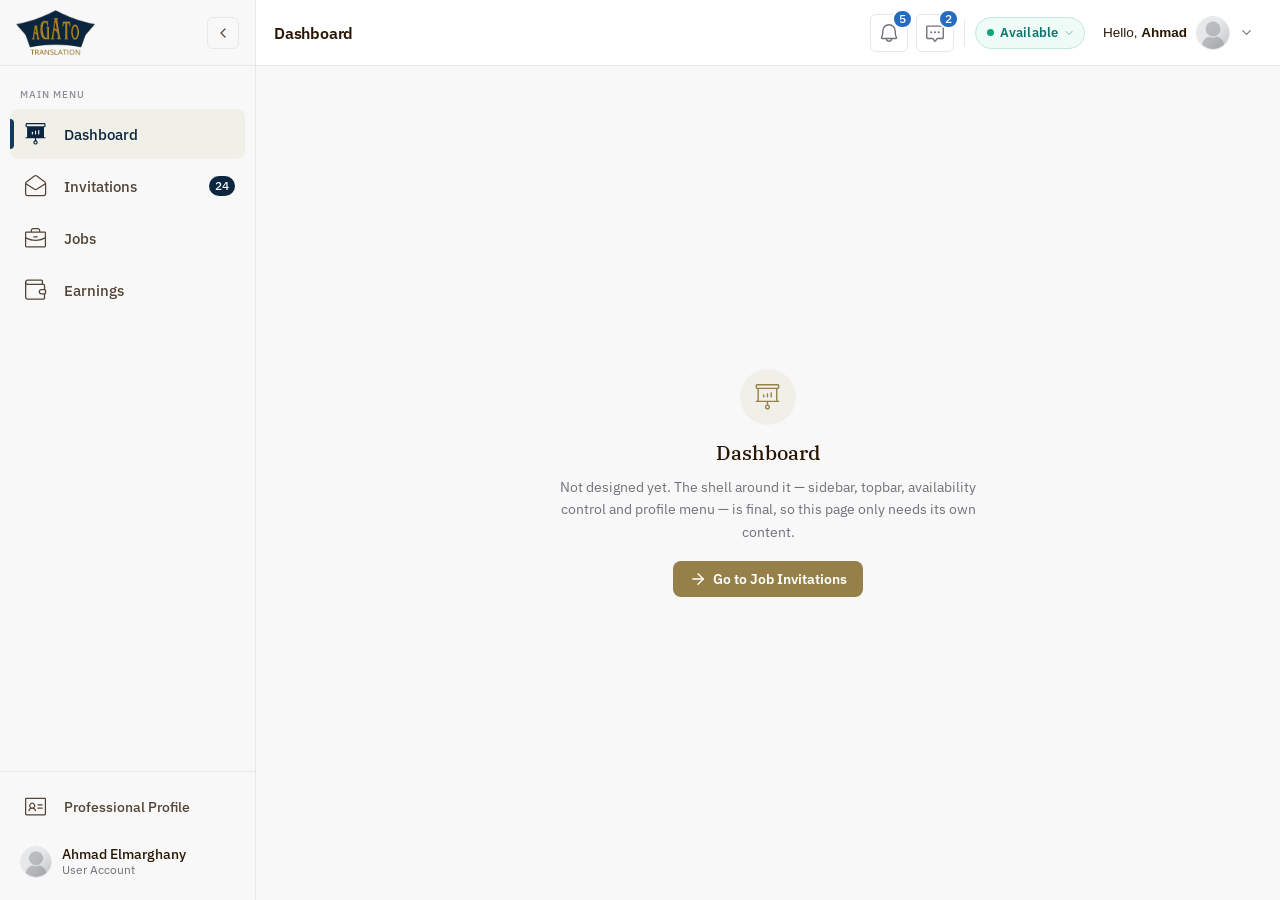
==== commit 8487e279: "Redesign availability dropdown" ====
--- a/dashboard.html
+++ b/dashboard.html
@@ -10,6 +10,7 @@
   <link rel="stylesheet" href="assets/css/base.css">
   <link rel="stylesheet" href="assets/css/sidebar.css">
   <link rel="stylesheet" href="assets/css/topbar.css">
+  <link rel="stylesheet" href="assets/css/availability.css">
   <link rel="stylesheet" href="assets/css/logout-modal.css">
 </head>
 <body>
@@ -33,6 +34,7 @@
 
   <script src="assets/js/icons.js"></script>
   <script src="assets/js/data.js"></script>
+  <script src="assets/js/availability.js"></script>
   <script src="assets/js/layout.js"></script>
 </body>
 </html>
--- a/assets/css/base.css
+++ b/assets/css/base.css
@@ -1,13 +1,12 @@
 /* ============================================================
    BASE — app shell for the Resource Portal preview
-   Sidebar is fixed on the left, topbar fixed on top; the body
-   is padded out of their way so page content never sits under
-   either one.
+   Sidebar is fixed on the left; the body is padded out of its
+   way so page content never sits under it. The topbar scrolls
+   with the page, so it needs no such offset.
    ============================================================ */
 
 body {
     padding-left: var(--layout-cu_sidebar-width);
-    padding-top: var(--layout-cu_topbar-height);
     transition: padding-left var(--transition-base);
 }
 
--- a/assets/css/topbar.css
+++ b/assets/css/topbar.css
@@ -1,14 +1,11 @@
 /* ============================================================
    BLOCK: rp-topbar
-   Fixed bar across the content area. Its left edge tracks the
-   sidebar width.
+   Scrolls away with the page content instead of staying pinned,
+   so the table below gets the full viewport height to work with.
    ============================================================ */
 .rp-topbar {
-    position: fixed;
-    top: 0;
-    left: var(--layout-cu_sidebar-width);
-    right: 0;
     height: var(--layout-cu_topbar-height);
+    flex-shrink: 0;
     background: var(--color-surface-cu_topbar);
     border-bottom: 1px solid var(--color-border);
     display: flex;
@@ -17,16 +14,10 @@
     gap: 12px;
     padding: 0 18px;
     z-index: 900;
-    transition: left var(--transition-base);
-}
-
-body.rp-sidebar-collapsed .rp-topbar {
-    left: var(--layout-cu_sidebar-collapsed-width);
 }
 
 @media (max-width: 767px) {
     .rp-topbar {
-        left: 0 !important;
         padding: 0 12px;
     }
 }
@@ -170,66 +161,75 @@
    BLOCK: rp-availability
    Replaces the old text + pencil. The state is the control:
    one tinted pill that names the state, carries its colour and
-   opens the availability modal.
+   opens the availability dropdown (ws-dropdown, availability.css).
    ============================================================ */
+.rp-av {
+    position: relative;
+    display: flex;
+    align-items: center;
+}
+
 .rp-availability {
     display: inline-flex;
     align-items: center;
-    gap: 7px;
-    height: 38px;
-    padding: 0 12px 0 10px;
+    gap: 6px;
+    height: 32px;
+    padding: 0 9px 0 11px;
     border-radius: 99px;
     border: 1px solid var(--av-border);
     background: var(--av-bg);
     color: var(--av-color);
     font-family: var(--font-body);
-    font-size: 13px;
+    font-size: 12.5px;
     font-weight: 600;
+    line-height: 1;
+    letter-spacing: 0.1px;
     cursor: pointer;
     white-space: nowrap;
     transition:
         background var(--transition-fast),
         border-color var(--transition-fast),
-        box-shadow var(--transition-fast);
-}
-
+        box-shadow var(--transition-fast),
+        transform var(--transition-fast);
+}
+
+/* Deepen the tint instead of a grey drop shadow, which muddied the colour */
 .rp-availability:hover {
-    box-shadow: var(--shadow-sm);
-    border-color: var(--av-color);
+    background: var(--av-bg-hover);
+    border-color: var(--av-dot);
+}
+
+.rp-availability:focus-visible,
+.rp-av.is-open .rp-availability {
+    outline: none;
+    background: var(--av-bg-hover);
+    border-color: var(--av-dot);
+    box-shadow: 0 0 0 3px var(--av-ring);
 }
 
 .rp-availability:active {
-    transform: scale(0.98);
-}
-
-/* The dot is the state; a soft halo makes "Available" read as live */
+    transform: scale(0.97);
+}
+
+/* A status light: solid core plus a soft ring in the same colour */
 .rp-availability__dot {
     position: relative;
-    width: 8px;
-    height: 8px;
+    width: 7px;
+    height: 7px;
     border-radius: 50%;
-    background: var(--av-color);
+    background: var(--av-dot);
     flex-shrink: 0;
-}
-
-.rp-availability--AV .rp-availability__dot::after {
-    content: "";
-    position: absolute;
-    inset: -3px;
-    border-radius: 50%;
-    border: 1px solid var(--av-color);
-    opacity: 0.45;
-    animation: rp-av-pulse 2s ease-out infinite;
 }
 
 @keyframes rp-av-pulse {
     0% {
-        transform: scale(0.7);
-        opacity: 0.6;
-    }
-
+        transform: scale(0.6);
+        opacity: 0.35;
+    }
+
+    70%,
     100% {
-        transform: scale(1.5);
+        transform: scale(1.9);
         opacity: 0;
     }
 }
@@ -241,31 +241,61 @@
 }
 
 .rp-availability__caret {
-    width: 13px;
-    height: 13px;
-    opacity: 0.7;
-}
-
-/* State variants */
-.rp-availability--AV {
+    width: 12px;
+    height: 12px;
+    margin-left: -1px;
+    opacity: 0.6;
+    transition: transform var(--transition-fast);
+}
+
+.rp-av.is-open .rp-availability__caret {
+    transform: rotate(180deg);
+}
+
+/* "until 25 Sept" once a Busy / Not Available period is saved */
+.rp-availability__until {
+    font-weight: 500;
+    opacity: 0.78;
+}
+
+/* State variants — --av-color is the text, --av-dot the light. The
+   dropdown's tiles and its tone (ws-tone--*) share them. */
+.rp-availability--AV,
+.ws-option--AV,
+.ws-tone--AV {
     --av-color: #0f766e;
-    --av-bg: #ecfdf5;
-    --av-border: #b6e6d8;
-}
-
-.rp-availability--BS {
+    --av-dot: #10a37f;
+    --av-bg: #effbf6;
+    --av-bg-hover: #e1f6ec;
+    --av-border: #c3eadb;
+    --av-ring: rgba(16, 163, 127, 0.18);
+}
+
+.rp-availability--BS,
+.ws-option--BS,
+.ws-tone--BS {
     --av-color: #b45309;
-    --av-bg: #fffbeb;
-    --av-border: #f2ddad;
-}
-
-.rp-availability--NA {
-    --av-color: #6b7280;
+    --av-dot: #e08a1e;
+    --av-bg: #fffaeb;
+    --av-bg-hover: #fef1d2;
+    --av-border: #f3dfae;
+    --av-ring: rgba(224, 138, 30, 0.2);
+}
+
+/* Darker text than the dot so the label keeps its contrast on grey */
+.rp-availability--NA,
+.ws-option--NA,
+.ws-tone--NA {
+    --av-color: #52525b;
+    --av-dot: #a1a1aa;
     --av-bg: #f4f4f5;
-    --av-border: #e0e0e4;
-}
-
-/* Below 900px the label goes; the dot alone still reads as state */
+    --av-bg-hover: #ebebed;
+    --av-border: #e2e2e6;
+    --av-ring: rgba(161, 161, 170, 0.25);
+}
+
+/* Below 900px the label goes; the dot alone still reads as state,
+   and the button squares up to match the icon buttons beside it. */
 @media (max-width: 900px) {
     .rp-availability__label,
     .rp-availability__caret {
@@ -274,9 +304,17 @@
 
     .rp-availability {
         width: 38px;
+        height: 38px;
         padding: 0;
         justify-content: center;
         border-radius: var(--radius-xs);
+    }
+}
+
+@media (max-width: 600px) {
+    .rp-availability {
+        width: 34px;
+        height: 34px;
     }
 }
 
@@ -581,109 +619,3 @@
     background: var(--color-border);
     margin: 5px 0;
 }
-
-/* ============================================================
-   Availability modal (placeholder — real contents to come)
-   ============================================================ */
-.rp-modal-backdrop {
-    position: fixed;
-    inset: 0;
-    background: rgba(11, 38, 62, 0.45);
-    backdrop-filter: blur(3px);
-    -webkit-backdrop-filter: blur(3px);
-    display: flex;
-    align-items: center;
-    justify-content: center;
-    padding: 16px;
-    z-index: 9990;
-    opacity: 0;
-    pointer-events: none;
-    transition: opacity var(--transition-base);
-}
-
-.rp-modal-backdrop.is-open {
-    opacity: 1;
-    pointer-events: all;
-}
-
-.rp-modal {
-    width: 100%;
-    max-width: 400px;
-    background: var(--color-surface-white);
-    border-radius: var(--radius-lg);
-    box-shadow: var(--shadow-lg);
-    padding: 26px 24px 22px;
-    text-align: center;
-    transform: translateY(14px);
-    opacity: 0;
-    transition: transform var(--transition-base), opacity var(--transition-base);
-}
-
-.rp-modal-backdrop.is-open .rp-modal {
-    transform: translateY(0);
-    opacity: 1;
-}
-
-.rp-modal__icon {
-    width: 50px;
-    height: 50px;
-    margin: 0 auto 16px;
-    border-radius: var(--radius-full);
-    background: var(--color-surface-subtle);
-    color: var(--color-brand-gold);
-    display: flex;
-    align-items: center;
-    justify-content: center;
-}
-
-.rp-modal__icon svg {
-    width: 24px;
-    height: 24px;
-}
-
-.rp-modal__title {
-    font-size: 18px;
-    font-weight: 500;
-    color: var(--color-text-primary);
-    margin-bottom: 8px;
-}
-
-.rp-modal__body {
-    font-size: 13.5px;
-    line-height: 1.6;
-    color: var(--color-text-secondary);
-    margin-bottom: 20px;
-}
-
-.rp-modal__actions {
-    display: flex;
-    gap: 10px;
-}
-
-.rp-modal__btn {
-    flex: 1;
-    padding: 10px 16px;
-    border-radius: var(--radius-sm);
-    border: 1px solid var(--color-border);
-    background: var(--color-surface-subtle);
-    font-family: var(--font-body);
-    font-size: 13.5px;
-    font-weight: 500;
-    color: var(--color-text-primary);
-    cursor: pointer;
-    transition: background var(--transition-fast);
-}
-
-.rp-modal__btn:hover {
-    background: #e8e7df;
-}
-
-.rp-modal__btn--primary {
-    border-color: var(--color-brand-gold);
-    background: var(--color-brand-gold);
-    color: #fff;
-}
-
-.rp-modal__btn--primary:hover {
-    background: var(--color-brand-gold-hover);
-}
--- a/assets/css/availability.css
+++ b/assets/css/availability.css
@@ -0,0 +1,859 @@
+/* ============================================================
+   BLOCK: ws-dropdown
+   partials/_work_status_modal.html as a dropdown under the pill:
+   status, period, working days, working hours, note, Save.
+   --av-* (the status colours) are declared in topbar.css, next to
+   the pill variants, so pill, tiles and preview always match.
+   ============================================================ */
+.ws-dropdown {
+    position: absolute;
+    top: calc(100% + 10px);
+    right: 0;
+    z-index: 1100;
+    width: 440px;
+    max-width: calc(100vw - 24px);
+    overflow: hidden;
+    border: 1px solid var(--color-border);
+    border-radius: var(--radius-md);
+    background: var(--color-surface-white);
+    box-shadow: var(--shadow-lg);
+    font-family: var(--font-body);
+    animation: rp-dropdown-enter 0.18s ease;
+}
+
+.ws-dropdown[hidden] {
+    display: none;
+}
+
+@media (prefers-reduced-motion: reduce) {
+    .ws-dropdown {
+        animation: none;
+    }
+}
+
+/* A phone hangs the panel off the whole topbar, not the square pill */
+@media (max-width: 600px) {
+    .rp-topbar {
+        position: relative;
+    }
+
+    .rp-av {
+        position: static;
+    }
+
+    .ws-dropdown {
+        top: calc(100% + 6px);
+        left: 12px;
+        right: 12px;
+        width: auto;
+        max-width: none;
+    }
+}
+
+/* Only the form scrolls; the summary and Save stay in reach */
+.ws-form {
+    display: flex;
+    flex-direction: column;
+    max-height: var(--ws-max-h, calc(100vh - 90px));
+}
+
+.ws-scroll {
+    flex: 1 1 auto;
+    min-height: 0;
+    overflow-y: auto;
+    overscroll-behavior: contain;
+}
+
+/* ── Head ────────────────────────────────────────────────── */
+.ws-dropdown-head {
+    padding: 16px 18px 0;
+}
+
+.ws-dropdown-title {
+    margin: 0;
+    font-size: 15px;
+    font-weight: 600;
+    line-height: 1.3;
+    color: var(--color-text-primary);
+}
+
+.ws-dropdown-hint {
+    margin: 4px 0 0;
+    font-size: 12.5px;
+    line-height: 1.5;
+    color: var(--color-text-secondary);
+}
+
+/* ── Sections ────────────────────────────────────────────── */
+.ws-dropdown-body {
+    display: flex;
+    flex-direction: column;
+    gap: 18px;
+    padding: 16px 18px 18px;
+}
+
+.ws-section {
+    min-width: 0;
+}
+
+.ws-section-head {
+    display: flex;
+    align-items: center;
+    justify-content: space-between;
+    gap: 10px;
+    min-height: 24px;
+    margin-bottom: 8px;
+}
+
+.ws-section-title {
+    font-size: 12.5px;
+    font-weight: 600;
+    line-height: 1.3;
+    color: var(--color-text-primary);
+}
+
+.ws-section-aside {
+    font-size: 12px;
+    color: var(--color-text-secondary);
+    font-variant-numeric: tabular-nums;
+    white-space: nowrap;
+}
+
+/* ── Status: three tinted tiles ──────────────────────────── */
+.ws-options {
+    display: grid;
+    grid-template-columns: repeat(3, minmax(0, 1fr));
+    gap: 6px;
+}
+
+.ws-option {
+    position: relative;
+    display: flex;
+    align-items: center;
+    justify-content: center;
+    gap: 8px;
+    min-height: 42px;
+    margin: 0;
+    padding: 6px 8px;
+    border: 1px solid var(--color-border);
+    border-radius: var(--radius-sm);
+    background: var(--color-surface-white);
+    text-align: center;
+    cursor: pointer;
+    transition:
+        background var(--transition-fast),
+        border-color var(--transition-fast),
+        box-shadow var(--transition-fast);
+}
+
+.ws-option:hover {
+    border-color: #d8d6cc;
+    background: var(--color-surface-inset);
+}
+
+.ws-option input[type="radio"] {
+    position: absolute;
+    width: 1px;
+    height: 1px;
+    margin: 0;
+    opacity: 0;
+    pointer-events: none;
+}
+
+/* The pill's status light; its ring only appears once picked */
+.ws-option-dot {
+    flex: 0 0 auto;
+    width: 8px;
+    height: 8px;
+    border-radius: 50%;
+    background: var(--av-dot);
+    transition: box-shadow var(--transition-fast);
+}
+
+.ws-option-name {
+    font-size: 13px;
+    font-weight: 500;
+    line-height: 1.25;
+    color: var(--color-text-secondary);
+    transition: color var(--transition-fast);
+}
+
+.ws-option:has(input:checked) {
+    border-color: var(--av-dot);
+    background: var(--av-bg);
+}
+
+.ws-option:has(input:checked):hover {
+    background: var(--av-bg-hover);
+}
+
+.ws-option:has(input:checked) .ws-option-name {
+    font-weight: 600;
+    color: var(--av-color);
+}
+
+.ws-option:has(input:checked) .ws-option-dot {
+    box-shadow: 0 0 0 3px var(--av-ring);
+}
+
+.ws-option:has(input:focus-visible) {
+    border-color: var(--av-dot);
+    box-shadow: 0 0 0 3px var(--av-ring);
+}
+
+/* A step darker than --color-text-secondary, which drops under 4.5:1 on the tints */
+.ws-status-desc {
+    margin: 8px 2px 0;
+    font-size: 12.5px;
+    line-height: 1.45;
+    color: #65656e;
+}
+
+/* ── Period ──────────────────────────────────────────────── */
+/* The page's segmented filter (.rp-segmented), full width */
+.ws-presets {
+    display: flex;
+    gap: 2px;
+    padding: 3px;
+    border: 1px solid var(--color-border);
+    border-radius: var(--radius-sm);
+    background: var(--color-surface-inset);
+}
+
+.ws-preset {
+    flex: 1 1 0;
+    min-width: 0;
+    height: 28px;
+    padding: 0 6px;
+    border: 0;
+    border-radius: var(--radius-xs);
+    background: transparent;
+    font-family: var(--font-body);
+    font-size: 12.5px;
+    font-weight: 500;
+    color: var(--color-text-secondary);
+    white-space: nowrap;
+    cursor: pointer;
+    transition:
+        background var(--transition-fast),
+        color var(--transition-fast),
+        box-shadow var(--transition-fast);
+}
+
+.ws-preset:hover {
+    background: var(--color-surface-subtle);
+    color: var(--color-text-primary);
+}
+
+.ws-preset[aria-pressed="true"] {
+    background: var(--color-surface-white);
+    color: var(--color-text-primary);
+    font-weight: 600;
+    box-shadow: var(--shadow-sm);
+}
+
+.ws-preset:focus-visible {
+    outline: none;
+    box-shadow: var(--focus-ring-navy);
+}
+
+.ws-range {
+    display: grid;
+    grid-template-columns: minmax(0, 1fr) 16px minmax(0, 1fr);
+    align-items: center;
+    gap: 6px;
+    margin-top: 8px;
+}
+
+.ws-range-arrow {
+    display: flex;
+    justify-content: center;
+    color: var(--color-text-secondary);
+}
+
+.ws-range-arrow svg {
+    width: 14px;
+    height: 14px;
+}
+
+/* "From" / "To" sit inside the field box, so the pair costs one row */
+.ws-date {
+    display: flex;
+    align-items: center;
+    min-width: 0;
+    height: 38px;
+    margin: 0;
+    padding-left: 11px;
+    border: 1px solid var(--color-border);
+    border-radius: var(--radius-sm);
+    background: var(--color-surface-inset);
+    cursor: text;
+    transition:
+        border-color var(--transition-fast),
+        background var(--transition-fast),
+        box-shadow var(--transition-fast);
+}
+
+.ws-date:hover {
+    border-color: #d8d6cc;
+}
+
+.ws-date:focus-within {
+    border-color: var(--gold-border);
+    background: var(--color-surface-white);
+    box-shadow: var(--focus-ring-gold);
+}
+
+.ws-date-label {
+    flex: 0 0 auto;
+    font-size: 10.5px;
+    font-weight: 600;
+    letter-spacing: 0.06em;
+    text-transform: uppercase;
+    color: var(--color-text-secondary);
+}
+
+.ws-date input {
+    flex: 1 1 auto;
+    min-width: 0;
+    height: 100%;
+    padding: 0 8px 0 7px;
+    border: 0;
+    background: transparent;
+    font-family: var(--font-body);
+    font-size: 13.5px;
+    color: var(--color-text-primary);
+    font-variant-numeric: tabular-nums;
+}
+
+.ws-date input:focus {
+    outline: none;
+}
+
+@media (max-width: 420px) {
+    .ws-range {
+        grid-template-columns: minmax(0, 1fr);
+    }
+
+    .ws-range-arrow {
+        display: none;
+    }
+}
+
+/* ── Shared field skin (note, dates, times) ──────────────── */
+.ws-input {
+    width: 100%;
+    min-width: 0;
+    height: 38px;
+    padding: 0 11px;
+    border: 1px solid var(--color-border);
+    border-radius: var(--radius-sm);
+    background: var(--color-surface-inset);
+    font-family: var(--font-body);
+    font-size: 13.5px;
+    color: var(--color-text-primary);
+    font-variant-numeric: tabular-nums;
+    transition:
+        border-color var(--transition-fast),
+        background var(--transition-fast),
+        box-shadow var(--transition-fast);
+}
+
+/* Same placeholder treatment as the toolbar's search field */
+.ws-input::placeholder {
+    color: var(--color-text-secondary);
+    opacity: 0.85;
+}
+
+.ws-input:hover {
+    border-color: #d8d6cc;
+}
+
+.ws-input:focus {
+    outline: none;
+    border-color: var(--gold-border);
+    background: var(--color-surface-white);
+    box-shadow: var(--focus-ring-gold);
+}
+
+/* The native picker glyph is black by default and louder than the text */
+.ws-input::-webkit-calendar-picker-indicator,
+.ws-date input::-webkit-calendar-picker-indicator {
+    opacity: 0.5;
+    cursor: pointer;
+    transition: opacity var(--transition-fast);
+}
+
+.ws-input:hover::-webkit-calendar-picker-indicator,
+.ws-input:focus::-webkit-calendar-picker-indicator,
+.ws-date:hover input::-webkit-calendar-picker-indicator,
+.ws-date:focus-within input::-webkit-calendar-picker-indicator {
+    opacity: 0.85;
+}
+
+/* ── Working days ────────────────────────────────────────── */
+.ws-quick {
+    display: flex;
+    gap: 2px;
+    margin-right: -6px;
+}
+
+.ws-quick-btn {
+    height: 24px;
+    padding: 0 7px;
+    border: 0;
+    border-radius: var(--radius-xs);
+    background: transparent;
+    font-family: var(--font-body);
+    font-size: 12px;
+    font-weight: 500;
+    color: var(--color-link);
+    white-space: nowrap;
+    cursor: pointer;
+    transition: background var(--transition-fast), color var(--transition-fast);
+}
+
+.ws-quick-btn:hover {
+    background: var(--color-surface-subtle);
+    color: var(--color-brand-navy);
+}
+
+.ws-quick-btn[aria-pressed="true"] {
+    background: var(--color-surface-subtle);
+    color: var(--color-brand-navy);
+    font-weight: 600;
+}
+
+.ws-quick-btn:focus-visible {
+    outline: none;
+    box-shadow: var(--focus-ring-navy);
+}
+
+/* One card: the toggles, and the period laid out in the same seven columns */
+.ws-week {
+    padding: 8px;
+    border: 1px solid var(--color-border);
+    border-radius: var(--radius-sm);
+    background: var(--color-surface-inset);
+}
+
+.ws-days,
+.ws-cal-week {
+    display: grid;
+    grid-template-columns: repeat(7, minmax(0, 1fr));
+    gap: 4px;
+}
+
+.ws-day {
+    position: relative;
+    display: block;
+    margin: 0;
+    cursor: pointer;
+}
+
+.ws-day input {
+    position: absolute;
+    width: 1px;
+    height: 1px;
+    margin: 0;
+    opacity: 0;
+    pointer-events: none;
+}
+
+.ws-day-name {
+    display: flex;
+    align-items: center;
+    justify-content: center;
+    height: 32px;
+    border: 1px solid var(--color-border);
+    border-radius: var(--radius-xs);
+    background: var(--color-surface-white);
+    font-size: 12.5px;
+    font-weight: 600;
+    color: var(--color-text-secondary);
+    user-select: none;
+    transition:
+        background var(--transition-fast),
+        border-color var(--transition-fast),
+        color var(--transition-fast),
+        box-shadow var(--transition-fast);
+}
+
+.ws-day:hover .ws-day-name {
+    border-color: #cfccc0;
+    color: var(--color-text-primary);
+}
+
+/* Navy, like every other "on" control in the portal */
+.ws-day input:checked + .ws-day-name {
+    border-color: var(--color-brand-navy);
+    background: var(--color-brand-navy);
+    color: #fff;
+}
+
+.ws-day:hover input:checked + .ws-day-name {
+    border-color: var(--color-brand-navy-hover);
+    background: var(--color-brand-navy-hover);
+}
+
+.ws-day input:focus-visible + .ws-day-name {
+    box-shadow: var(--focus-ring-navy);
+}
+
+/* ── The period, drawn under the toggles ─────────────────── */
+.ws-cal {
+    display: flex;
+    flex-direction: column;
+    gap: 4px;
+    margin-top: 8px;
+    padding-top: 8px;
+    border-top: 1px dashed #dcdad2;
+}
+
+.ws-cal:empty {
+    display: none;
+}
+
+.ws-cal-day {
+    position: relative;
+    display: flex;
+    align-items: center;
+    justify-content: center;
+    gap: 2px;
+    height: 28px;
+    border: 1px solid transparent;
+    border-radius: var(--radius-xs);
+    font-size: 12px;
+    font-weight: 500;
+    color: #b6b5bb;
+    font-variant-numeric: tabular-nums;
+    white-space: nowrap;
+    transition: background var(--transition-fast), border-color var(--transition-fast), color var(--transition-fast);
+}
+
+.ws-cal-day small {
+    font-size: 9.5px;
+    font-weight: 600;
+    letter-spacing: 0.02em;
+    text-transform: uppercase;
+}
+
+/* In the period and a working day: this is where the status lands */
+.ws-cal-day.is-applied {
+    border-color: var(--av-border);
+    background: var(--av-bg);
+    color: var(--av-color);
+    font-weight: 600;
+}
+
+/* In the period but a day off: hatched, so it reads as "skipped" */
+.ws-cal-day.is-off,
+.ws-cal-key::before {
+    border: 1px dashed #d6d4cb;
+    background: repeating-linear-gradient(-45deg, transparent 0 4px, rgba(41, 23, 4, 0.06) 4px 5px);
+    color: var(--color-text-secondary);
+}
+
+.ws-cal-day.is-today::after {
+    content: "";
+    position: absolute;
+    bottom: 3px;
+    left: 50%;
+    width: 4px;
+    height: 4px;
+    margin-left: -2px;
+    border-radius: 50%;
+    background: currentColor;
+}
+
+.ws-cal-foot {
+    display: flex;
+    align-items: center;
+    justify-content: space-between;
+    gap: 8px;
+    margin-top: 2px;
+    font-size: 11.5px;
+    color: var(--color-text-secondary);
+}
+
+.ws-cal-key {
+    display: inline-flex;
+    align-items: center;
+    gap: 6px;
+    margin-left: auto;
+}
+
+.ws-cal-key::before {
+    content: "";
+    width: 14px;
+    height: 11px;
+    border-radius: 3px;
+}
+
+/* ── Working hours ───────────────────────────────────────── */
+.ws-hours {
+    display: flex;
+    align-items: center;
+    gap: 8px;
+}
+
+.ws-time {
+    flex: 0 1 124px;
+}
+
+.ws-hours-dash {
+    color: var(--color-text-secondary);
+}
+
+.ws-hours-total {
+    margin-left: auto;
+    padding-left: 4px;
+    font-size: 12px;
+    color: var(--color-text-secondary);
+    font-variant-numeric: tabular-nums;
+    white-space: nowrap;
+}
+
+/* The zone is a compact picker beside the title: hours are "in" it */
+.ws-tz {
+    position: relative;
+    display: inline-flex;
+    align-items: center;
+    min-width: 0;
+    margin: 0;
+}
+
+.ws-tz-select {
+    max-width: 210px;
+    height: 28px;
+    padding: 0 26px 0 29px;
+    border: 1px solid var(--color-border);
+    border-radius: var(--radius-full);
+    background: var(--color-surface-white);
+    font-family: var(--font-body);
+    font-size: 12.5px;
+    font-weight: 500;
+    color: var(--color-text-primary);
+    text-overflow: ellipsis;
+    cursor: pointer;
+    appearance: none;
+    -webkit-appearance: none;
+    field-sizing: content;
+    transition: border-color var(--transition-fast), background var(--transition-fast), box-shadow var(--transition-fast);
+}
+
+.ws-tz-select:hover {
+    border-color: #d8d6cc;
+    background: var(--color-surface-inset);
+}
+
+.ws-tz-select:focus {
+    outline: none;
+    border-color: var(--gold-border);
+    box-shadow: var(--focus-ring-gold);
+}
+
+.ws-tz-globe,
+.ws-tz-caret {
+    position: absolute;
+    top: 50%;
+    transform: translateY(-50%);
+    color: var(--color-text-secondary);
+    pointer-events: none;
+}
+
+.ws-tz-globe {
+    left: 10px;
+    width: 14px;
+    height: 14px;
+    color: var(--color-brand-gold);
+}
+
+.ws-tz-caret {
+    right: 9px;
+    width: 12px;
+    height: 12px;
+}
+
+.ws-help {
+    margin: 7px 2px 0;
+    font-size: 12px;
+    line-height: 1.45;
+    color: var(--color-text-secondary);
+}
+
+/* ── Note ────────────────────────────────────────────────── */
+.ws-field {
+    display: block;
+    margin: 0;
+}
+
+.ws-field-label {
+    display: block;
+    margin-bottom: 8px;
+    font-size: 12.5px;
+    font-weight: 600;
+    color: var(--color-text-primary);
+}
+
+.ws-optional {
+    font-weight: 400;
+    color: var(--color-text-secondary);
+}
+
+/* ── Summary: what Save will do, in the status's colour ──── */
+.ws-summary {
+    flex: 0 0 auto;
+    display: flex;
+    align-items: flex-start;
+    gap: 11px;
+    padding: 11px 18px;
+    border-top: 1px solid var(--av-border);
+    background: var(--av-bg);
+    transition: background var(--transition-fast), border-color var(--transition-fast);
+}
+
+.ws-summary:empty {
+    display: none;
+}
+
+.ws-summary-dot {
+    flex: 0 0 auto;
+    width: 8px;
+    height: 8px;
+    margin: 6px 0 0 1px;
+    border-radius: 50%;
+    background: var(--av-dot);
+    box-shadow: 0 0 0 3px var(--av-ring);
+}
+
+.ws-summary-text {
+    min-width: 0;
+}
+
+.ws-summary-main {
+    margin: 0;
+    font-size: 13px;
+    font-weight: 500;
+    line-height: 1.45;
+    color: var(--color-text-primary);
+}
+
+.ws-summary-main strong {
+    font-weight: 600;
+    color: var(--av-color);
+}
+
+.ws-summary-sub {
+    margin: 1px 0 0;
+    font-size: 12px;
+    line-height: 1.45;
+    color: #65656e;
+}
+
+.ws-summary.is-warning {
+    border-top-color: #f3dfae;
+    background: var(--color-status-warning-bg);
+}
+
+.ws-summary-icon {
+    flex: 0 0 auto;
+    display: flex;
+    margin-top: 1px;
+    color: var(--color-status-warning);
+}
+
+.ws-summary-icon svg {
+    width: 17px;
+    height: 17px;
+}
+
+/* ── Save / Cancel ───────────────────────────────────────── */
+.ws-dropdown-foot {
+    flex: 0 0 auto;
+    display: flex;
+    justify-content: flex-end;
+    gap: 8px;
+    padding: 12px 18px;
+    border-top: 1px solid var(--color-border);
+    background: var(--color-surface-inset);
+}
+
+.ws-btn {
+    height: 34px;
+    padding: 0 16px;
+    border: 1px solid transparent;
+    border-radius: var(--radius-sm);
+    font-family: var(--font-body);
+    font-size: 13px;
+    font-weight: 600;
+    line-height: 1;
+    cursor: pointer;
+    transition:
+        background var(--transition-fast),
+        border-color var(--transition-fast),
+        box-shadow var(--transition-fast),
+        opacity var(--transition-fast);
+}
+
+.ws-btn:focus-visible {
+    outline: none;
+    box-shadow: var(--focus-ring-navy);
+}
+
+.ws-btn--ghost {
+    border-color: var(--color-border);
+    background: var(--color-surface-white);
+    color: var(--color-text-primary);
+}
+
+.ws-btn--ghost:hover {
+    background: var(--color-surface-subtle);
+}
+
+/* Navy: the committing control, as in the expanded row's Accept */
+.ws-btn--primary {
+    min-width: 84px;
+    background: var(--color-brand-navy);
+    color: #fff;
+}
+
+.ws-btn--primary:hover:not(:disabled) {
+    background: var(--color-brand-navy-hover);
+}
+
+.ws-btn--primary:disabled {
+    opacity: 0.45;
+    cursor: not-allowed;
+}
+
+/* ── Narrow phones ───────────────────────────────────────── */
+@media (max-width: 420px) {
+    .ws-dropdown-head,
+    .ws-dropdown-body,
+    .ws-summary,
+    .ws-dropdown-foot {
+        padding-left: 14px;
+        padding-right: 14px;
+    }
+
+    .ws-option {
+        flex-direction: column;
+        gap: 5px;
+        min-height: 52px;
+    }
+
+    .ws-preset {
+        font-size: 12px;
+        padding: 0 4px;
+    }
+
+    .ws-section-head:has(.ws-quick) {
+        flex-wrap: wrap;
+        row-gap: 4px;
+    }
+
+    .ws-dropdown-foot .ws-btn {
+        flex: 1 1 0;
+    }
+}
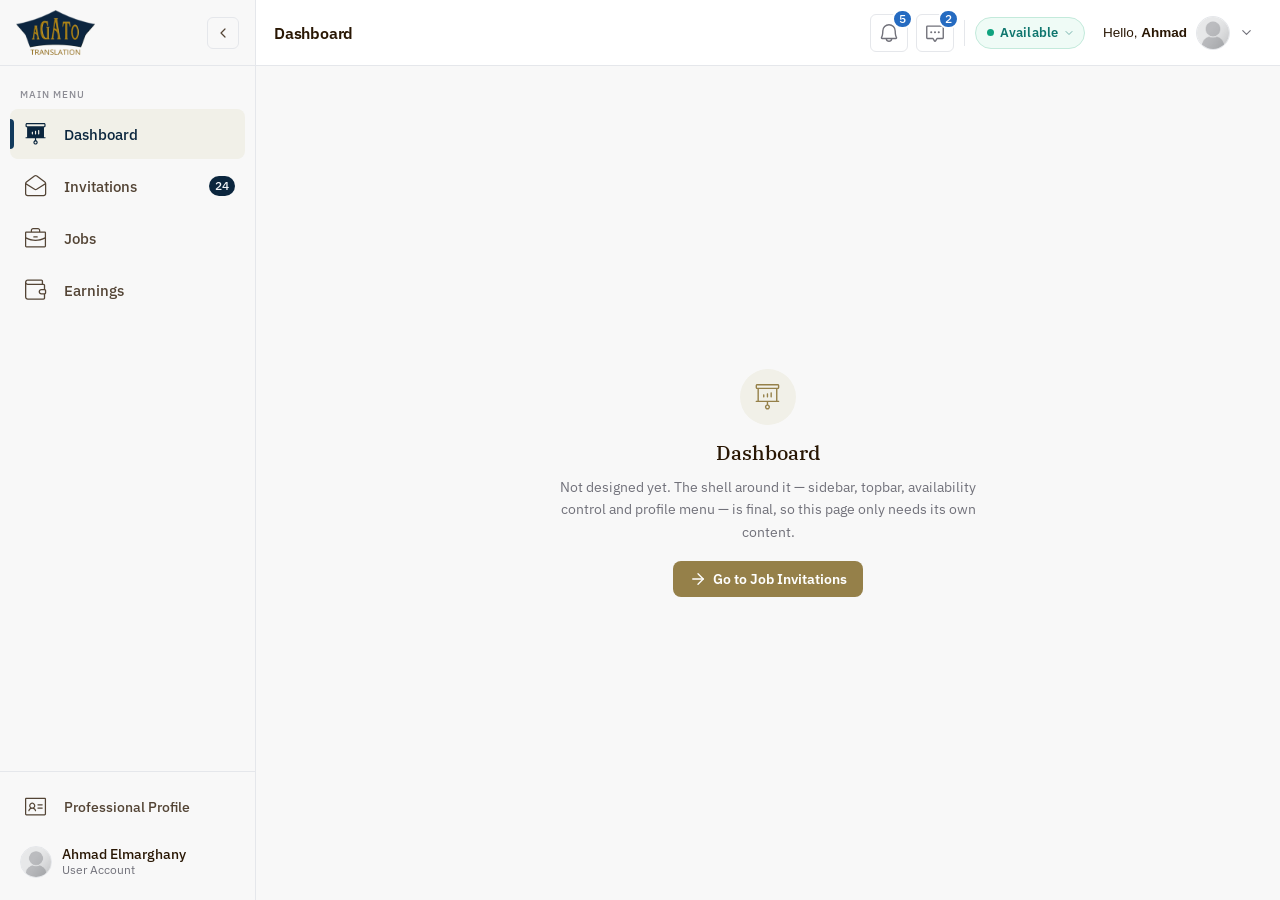
==== commit 6534871b: "Revert availability dropdown redesign; expand Jobs dummy data - Restore the pre-8487e27 availability" ====
--- a/dashboard.html
+++ b/dashboard.html
@@ -10,7 +10,6 @@
   <link rel="stylesheet" href="assets/css/base.css">
   <link rel="stylesheet" href="assets/css/sidebar.css">
   <link rel="stylesheet" href="assets/css/topbar.css">
-  <link rel="stylesheet" href="assets/css/availability.css">
   <link rel="stylesheet" href="assets/css/logout-modal.css">
 </head>
 <body>
@@ -34,7 +33,6 @@
 
   <script src="assets/js/icons.js"></script>
   <script src="assets/js/data.js"></script>
-  <script src="assets/js/availability.js"></script>
   <script src="assets/js/layout.js"></script>
 </body>
 </html>
--- a/assets/css/topbar.css
+++ b/assets/css/topbar.css
@@ -161,7 +161,7 @@
    BLOCK: rp-availability
    Replaces the old text + pencil. The state is the control:
    one tinted pill that names the state, carries its colour and
-   opens the availability dropdown (ws-dropdown, availability.css).
+   opens the availability dropdown (ws-dropdown, below).
    ============================================================ */
 .rp-av {
     position: relative;
@@ -252,17 +252,10 @@
     transform: rotate(180deg);
 }
 
-/* "until 25 Sept" once a Busy / Not Available period is saved */
-.rp-availability__until {
-    font-weight: 500;
-    opacity: 0.78;
-}
-
 /* State variants — --av-color is the text, --av-dot the light. The
-   dropdown's tiles and its tone (ws-tone--*) share them. */
+   dropdown's option rows share them, so pill and option always match. */
 .rp-availability--AV,
-.ws-option--AV,
-.ws-tone--AV {
+.ws-option--AV {
     --av-color: #0f766e;
     --av-dot: #10a37f;
     --av-bg: #effbf6;
@@ -272,8 +265,7 @@
 }
 
 .rp-availability--BS,
-.ws-option--BS,
-.ws-tone--BS {
+.ws-option--BS {
     --av-color: #b45309;
     --av-dot: #e08a1e;
     --av-bg: #fffaeb;
@@ -284,8 +276,7 @@
 
 /* Darker text than the dot so the label keeps its contrast on grey */
 .rp-availability--NA,
-.ws-option--NA,
-.ws-tone--NA {
+.ws-option--NA {
     --av-color: #52525b;
     --av-dot: #a1a1aa;
     --av-bg: #f4f4f5;
@@ -316,6 +307,296 @@
         width: 34px;
         height: 34px;
     }
+}
+
+/* ============================================================
+   BLOCK: ws-dropdown
+   partials/_work_status_modal.html turned into a dropdown under
+   the pill: same statuses, note and Save / Cancel, same ws-* names.
+   ============================================================ */
+.ws-dropdown {
+    position: absolute;
+    top: calc(100% + 10px);
+    right: 0;
+    z-index: 1100;
+    width: 360px;
+    max-width: calc(100vw - 24px);
+    overflow: hidden;
+    border: 1px solid var(--color-border);
+    border-radius: var(--radius-md);
+    background: var(--color-surface-white);
+    box-shadow: var(--shadow-lg);
+    font-family: var(--font-body);
+    animation: rp-dropdown-enter 0.18s ease;
+}
+
+.ws-dropdown[hidden] {
+    display: none;
+}
+
+@media (prefers-reduced-motion: reduce) {
+    .ws-dropdown {
+        animation: none;
+    }
+}
+
+/* A phone hangs the panel off the whole topbar, not the square pill */
+@media (max-width: 600px) {
+    .rp-topbar {
+        position: relative;
+    }
+
+    .rp-av {
+        position: static;
+    }
+
+    .ws-dropdown {
+        top: calc(100% + 6px);
+        left: 12px;
+        right: 12px;
+        width: auto;
+        max-width: none;
+    }
+}
+
+.ws-dropdown-head {
+    padding: 16px 18px 2px;
+}
+
+.ws-dropdown-title {
+    margin: 0;
+    font-size: 15px;
+    font-weight: 600;
+    line-height: 1.3;
+    color: var(--color-text-primary);
+}
+
+.ws-dropdown-hint {
+    margin: 4px 0 0;
+    font-size: 12.5px;
+    line-height: 1.5;
+    color: var(--color-text-secondary);
+}
+
+.ws-dropdown-body {
+    padding: 12px 10px 16px;
+}
+
+.ws-options {
+    display: flex;
+    flex-direction: column;
+    gap: 4px;
+}
+
+/* The whole row is the hit target — a bare radio is hard to hit */
+.ws-option {
+    position: relative;
+    display: grid;
+    grid-template-columns: 8px minmax(0, 1fr) 18px;
+    align-items: start;
+    column-gap: 13px;
+    margin: 0;
+    padding: 11px 12px 11px 15px;
+    border: 1px solid transparent;
+    border-radius: var(--radius-sm);
+    cursor: pointer;
+    transition:
+        background var(--transition-fast),
+        border-color var(--transition-fast),
+        box-shadow var(--transition-fast);
+}
+
+.ws-option:hover {
+    background: var(--color-surface-inset);
+}
+
+.ws-option input[type="radio"] {
+    position: absolute;
+    width: 1px;
+    height: 1px;
+    margin: 0;
+    opacity: 0;
+    pointer-events: none;
+}
+
+/* The pill's status light: solid core with a soft ring in its colour */
+.ws-option-dot {
+    width: 8px;
+    height: 8px;
+    margin-top: 5px;
+    border-radius: 50%;
+    background: var(--av-dot);
+    box-shadow: 0 0 0 3px var(--av-ring);
+}
+
+.ws-option-text {
+    display: flex;
+    flex-direction: column;
+    gap: 2px;
+    min-width: 0;
+}
+
+.ws-option-name {
+    font-size: 13.5px;
+    font-weight: 600;
+    line-height: 1.35;
+    color: var(--color-text-primary);
+}
+
+/* A step darker than --color-text-secondary: that grey drops under
+   4.5:1 on the selected rows' tints */
+.ws-option-desc {
+    font-size: 12.5px;
+    line-height: 1.45;
+    color: #65656e;
+}
+
+/* An empty ring until picked, then filled in the status colour */
+.ws-option-tick {
+    display: grid;
+    place-items: center;
+    width: 18px;
+    height: 18px;
+    margin-top: 1px;
+    border-radius: 50%;
+    box-shadow: inset 0 0 0 1.5px #8f8f98;
+    color: #fff;
+    transition: background var(--transition-fast), box-shadow var(--transition-fast);
+}
+
+.ws-option-tick svg {
+    width: 12px;
+    height: 12px;
+    stroke-width: 3;
+    opacity: 0;
+    transition: opacity var(--transition-fast);
+}
+
+.ws-option:has(input:checked) {
+    border-color: var(--av-border);
+    background: var(--av-bg);
+}
+
+.ws-option:has(input:checked):hover {
+    background: var(--av-bg-hover);
+}
+
+.ws-option:has(input:checked) .ws-option-tick {
+    background: var(--av-color);
+    box-shadow: none;
+}
+
+.ws-option:has(input:checked) .ws-option-tick svg {
+    opacity: 1;
+}
+
+.ws-option:has(input:focus-visible) {
+    border-color: var(--av-dot);
+    box-shadow: 0 0 0 3px var(--av-ring);
+}
+
+/* ── Note ────────────────────────────────────────────────── */
+.ws-field {
+    display: block;
+    margin: 14px 8px 0;
+}
+
+.ws-field-label {
+    display: block;
+    margin-bottom: 6px;
+    font-size: 12.5px;
+    font-weight: 600;
+    color: var(--color-text-primary);
+}
+
+.ws-optional {
+    font-weight: 400;
+    color: var(--color-text-secondary);
+}
+
+.ws-field input {
+    width: 100%;
+    height: 38px;
+    padding: 0 12px;
+    border: 1px solid var(--color-border);
+    border-radius: var(--radius-sm);
+    background: var(--color-surface-inset);
+    font-family: var(--font-body);
+    font-size: 13.5px;
+    color: var(--color-text-primary);
+    transition:
+        border-color var(--transition-fast),
+        background var(--transition-fast),
+        box-shadow var(--transition-fast);
+}
+
+/* Same placeholder treatment as the toolbar's search field */
+.ws-field input::placeholder {
+    color: var(--color-text-secondary);
+    opacity: 0.85;
+}
+
+.ws-field input:hover {
+    border-color: #d8d6cc;
+}
+
+.ws-field input:focus {
+    outline: none;
+    border-color: var(--gold-border);
+    background: var(--color-surface-white);
+    box-shadow: var(--focus-ring-gold);
+}
+
+/* ── Save / Cancel ───────────────────────────────────────── */
+.ws-dropdown-foot {
+    display: flex;
+    justify-content: flex-end;
+    gap: 8px;
+    padding: 12px 18px;
+    border-top: 1px solid var(--color-border);
+    background: var(--color-surface-inset);
+}
+
+.ws-btn {
+    height: 34px;
+    padding: 0 16px;
+    border: 1px solid transparent;
+    border-radius: var(--radius-sm);
+    font-family: var(--font-body);
+    font-size: 13px;
+    font-weight: 600;
+    line-height: 1;
+    cursor: pointer;
+    transition:
+        background var(--transition-fast),
+        border-color var(--transition-fast),
+        box-shadow var(--transition-fast);
+}
+
+.ws-btn:focus-visible {
+    outline: none;
+    box-shadow: var(--focus-ring-navy);
+}
+
+.ws-btn--ghost {
+    border-color: var(--color-border);
+    background: var(--color-surface-white);
+    color: var(--color-text-primary);
+}
+
+.ws-btn--ghost:hover {
+    background: var(--color-surface-subtle);
+}
+
+/* Navy: the committing control, as in the expanded row's Accept */
+.ws-btn--primary {
+    min-width: 84px;
+    background: var(--color-brand-navy);
+    color: #fff;
+}
+
+.ws-btn--primary:hover {
+    background: var(--color-brand-navy-hover);
 }
 
 /* ============================================================
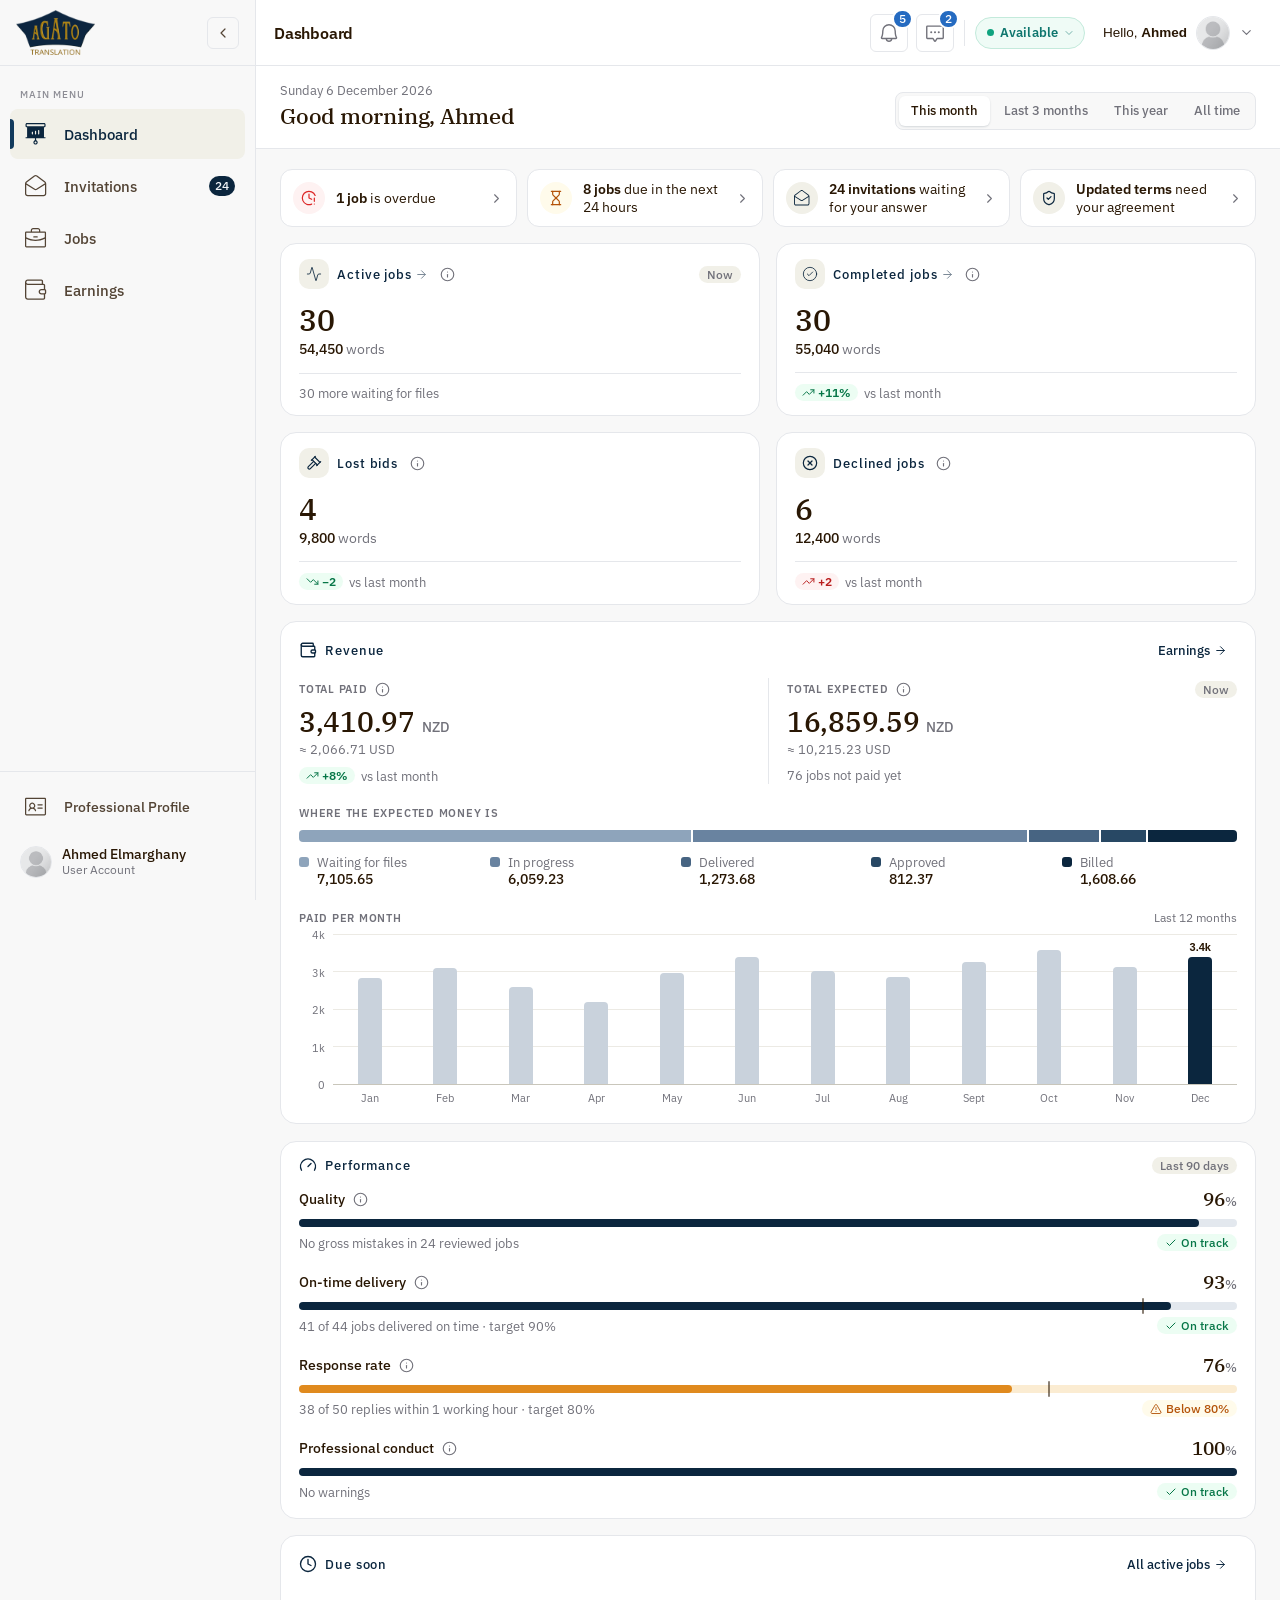
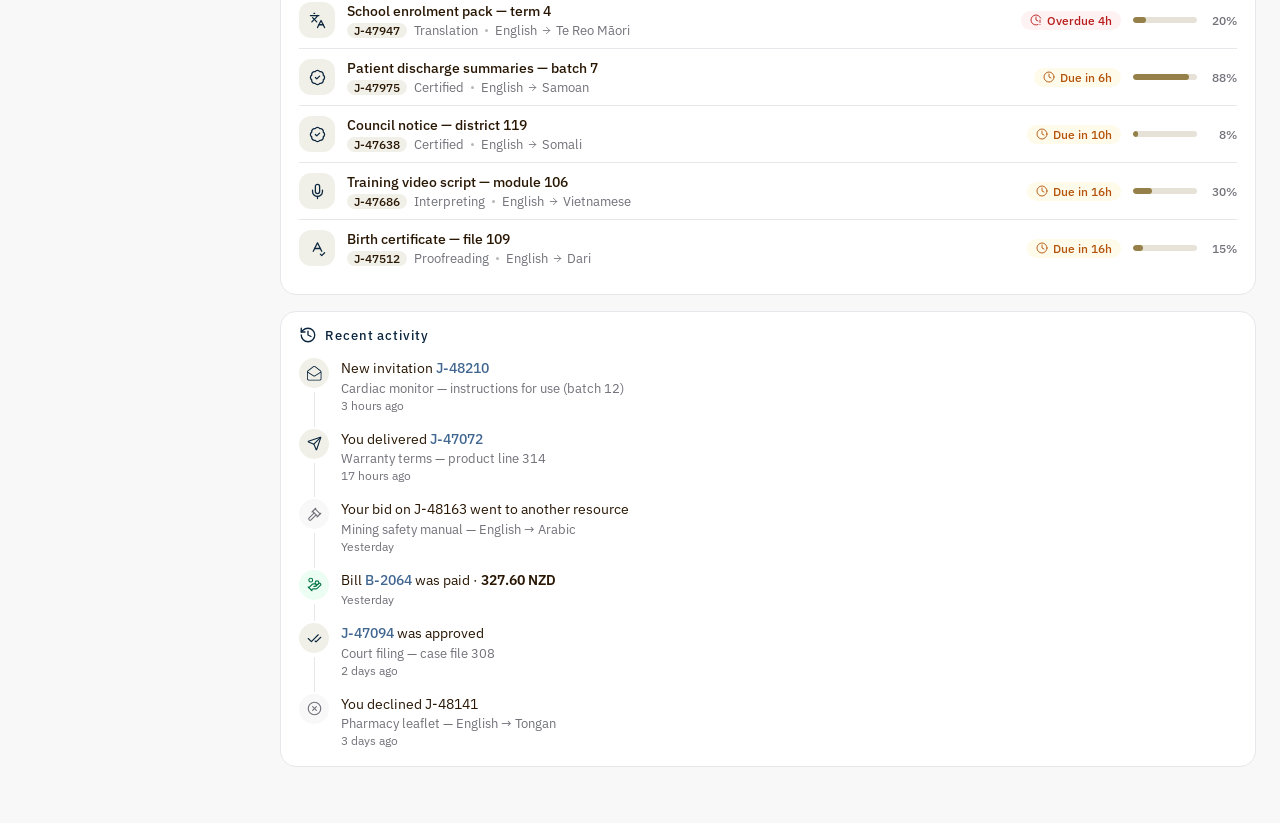
==== commit eaf4fdd3: "Initial design of Dashboard" ====
--- a/dashboard.html
+++ b/dashboard.html
@@ -4,6 +4,7 @@
   <meta charset="utf-8">
   <meta name="viewport" content="width=device-width, initial-scale=1">
   <title>Dashboard · Resource Portal</title>
+  <meta name="description" content="Redesign preview of the AGATO resource portal — the resource's dashboard.">
   <link rel="icon" href="assets/img/logo.png">
 
   <link rel="stylesheet" href="assets/css/variables.css">
@@ -11,28 +12,31 @@
   <link rel="stylesheet" href="assets/css/sidebar.css">
   <link rel="stylesheet" href="assets/css/topbar.css">
   <link rel="stylesheet" href="assets/css/logout-modal.css">
+  <link rel="stylesheet" href="assets/css/dashboard.css">
 </head>
 <body>
 
   <!-- Sidebar + topbar + modals are injected here by assets/js/layout.js -->
   <div id="rp-layout" data-page="dashboard" data-title="Dashboard"></div>
 
-  <main class="rp-page">
-    <div class="rp-stub">
-      <span class="rp-stub-icon">
-        <span data-rp-icon="dashboard"></span>
-      </span>
-      <h1 class="rp-stub-title">Dashboard</h1>
-      <p class="rp-stub-note">Not designed yet. The shell around it — sidebar, topbar, availability control and profile menu — is final, so this page only needs its own content.</p>
-      <a class="rp-stub-link" href="invitations.html">
-        <span data-rp-icon="arrow-right"></span>
-        Go to Job Invitations
-      </a>
+  <main class="rp-page rp-dashpage">
+
+    <!-- Greeting, today's date and the period switch — filled by dashboard.js -->
+    <header class="rp-dashhead" id="rpDashHead"></header>
+
+    <!-- Attention, jobs, revenue, performance, due soon and recent activity -->
+    <div class="rp-dashwrap">
+      <div class="rp-dash" id="rpDash"></div>
     </div>
+
   </main>
+
+  <!-- One tip for every info button and chart mark on the page -->
+  <div class="rp-tip" id="rpTip" role="tooltip" hidden></div>
 
   <script src="assets/js/icons.js"></script>
   <script src="assets/js/data.js"></script>
   <script src="assets/js/layout.js"></script>
+  <script src="assets/js/dashboard.js"></script>
 </body>
 </html>
--- a/assets/css/sidebar.css
+++ b/assets/css/sidebar.css
@@ -334,7 +334,7 @@
     top: 20%;
     bottom: 20%;
     width: 3.5px;
-    background: var(--color-brand-gold);
+    background: var(--color-brand-navy);
     border-radius: 0 999px 999px 0;
 }
 
--- a/assets/css/topbar.css
+++ b/assets/css/topbar.css
@@ -601,7 +601,7 @@
 
 /* ============================================================
    BLOCK: rp-profile
-   Trigger ("Hello, Ahmad" + avatar) and its flyout menu.
+   Trigger ("Hello, Ahmed" + avatar) and its flyout menu.
    ============================================================ */
 .rp-profile {
     position: relative;
@@ -678,7 +678,7 @@
     border: 1px solid var(--color-border);
     border-radius: var(--radius-md);
     box-shadow: var(--shadow-lg);
-    padding: 6px;
+    overflow: hidden;
     display: none;
     z-index: 1100;
     animation: rp-dropdown-enter 0.18s ease;
@@ -711,10 +711,9 @@
 .rp-profile__identity {
     display: flex;
     align-items: center;
-    gap: 11px;
-    padding: 10px 12px 12px;
+    gap: 12px;
+    padding: 16px 18px 15px;
     border-bottom: 1px solid var(--color-border);
-    margin-bottom: 6px;
 }
 
 .rp-profile__identity-avatar {
@@ -727,10 +726,15 @@
 }
 
 .rp-profile__identity-text {
+    display: flex;
+    flex-direction: column;
+    align-items: flex-start;
+    gap: 4px;
     min-width: 0;
 }
 
 .rp-profile__identity-name {
+    max-width: 100%;
     font-size: 14px;
     font-weight: 600;
     color: var(--color-text-primary);
@@ -740,72 +744,79 @@
     text-overflow: ellipsis;
 }
 
-.rp-profile__identity-meta {
-    display: flex;
-    align-items: center;
-    gap: 6px;
-    margin-top: 3px;
-    flex-wrap: wrap;
-}
-
+/* Same chip as the job page's ID */
 .rp-profile__id-chip {
-    display: inline-flex;
-    align-items: center;
-    padding: 1px 7px;
-    border-radius: 99px;
-    background: var(--color-surface-gold-pale);
-    border: 1px solid var(--gold-border);
-    color: var(--color-brand-gold);
-    font-size: 11px;
-    font-weight: 600;
-    letter-spacing: 0.2px;
-}
-
-.rp-profile__since {
+    padding: 1px 8px;
+    border-radius: var(--radius-full);
+    background: var(--color-surface-subtle);
     font-size: 11.5px;
-    color: var(--color-text-secondary);
+    font-weight: 500;
+    color: var(--color-text-primary);
+    font-variant-numeric: tabular-nums;
+}
+
+.rp-profile__list {
+    padding: 6px;
 }
 
 /* ── Balance ─────────────────────────────────────────────── */
+/* A read-out, not a menu item, so it takes no hover or pointer */
 .rp-profile__balance {
     display: flex;
-    align-items: center;
+    align-items: flex-start;
     justify-content: space-between;
-    gap: 10px;
-    margin: 0 6px 6px;
-    padding: 10px 12px;
-    border-radius: var(--radius-sm);
-    background: var(--color-surface-inset);
-    border: 1px solid var(--color-border);
+    gap: 12px;
+    padding: 9px 12px 10px;
+    cursor: default;
 }
 
 .rp-profile__balance-label {
-    display: flex;
-    align-items: center;
-    gap: 7px;
-    font-size: 12px;
-    color: var(--color-text-secondary);
-}
-
-.rp-profile__balance-label svg {
-    width: 15px;
-    height: 15px;
-    color: var(--color-brand-gold);
+    font-size: 13px;
+    font-weight: 500;
+    line-height: 20px;
+    color: var(--color-text-secondary);
+}
+
+.rp-profile__balance-amount {
+    display: flex;
+    flex-direction: column;
+    align-items: flex-end;
+    font-variant-numeric: tabular-nums;
+    white-space: nowrap;
 }
 
 .rp-profile__balance-value {
     font-size: 14px;
     font-weight: 600;
-    color: var(--color-status-success);
-    white-space: nowrap;
+    line-height: 20px;
+    color: var(--color-text-primary);
+}
+
+.rp-profile__balance-currency {
+    font-size: 11.5px;
+    font-weight: 500;
+    color: var(--color-text-secondary);
 }
 
 .rp-profile__balance-sub {
-    display: block;
-    font-size: 10.5px;
-    font-weight: 400;
-    color: var(--color-text-secondary);
-    text-align: right;
+    font-size: 11.5px;
+    line-height: 16px;
+    color: var(--color-text-secondary);
+}
+
+/* ── Footer ──────────────────────────────────────────────── */
+.rp-profile__since {
+    margin: 0;
+    padding: 10px 18px;
+    border-top: 1px solid var(--color-border);
+    background: var(--color-surface-inset);
+    font-size: 12px;
+    color: var(--color-text-secondary);
+}
+
+.rp-profile__since strong {
+    font-weight: 500;
+    color: var(--color-text-primary);
 }
 
 /* ── Menu rows ───────────────────────────────────────────── */
--- a/assets/css/dashboard.css
+++ b/assets/css/dashboard.css
@@ -0,0 +1,1282 @@
+/* ============================================================
+   PAGE: Dashboard
+   The resource's home: what needs attention, their jobs, money and
+   performance. Cards, titles, chips and buttons follow job.css and
+   account.css. Chart colours are the validated navy ordinal ramp;
+   status colours only where a value means good or bad.
+   ============================================================ */
+
+.rp-dashpage {
+    --dash-max: 1280px;
+    --dash-pad: 24px;
+
+    /* Navy ramp, light to dark — validated as an ordinal ramp on white */
+    --ramp-1: #8ea4bb;
+    --ramp-2: #6983a0;
+    --ramp-3: #476482;
+    --ramp-4: #284864;
+    --ramp-5: #0b263e;
+    --ramp-track: #e3e8ee;
+    --bar-quiet: #c9d2dc;
+    --grid-line: #eceae4;
+
+    --good-ink: #067647;
+    --good-bg: #ecfdf3;
+    --warn-fill: #e08a1e;
+    --warn-track: #fbecd2;
+    --bad-ink: #b91c1c;
+    --bad-bg: #fef2f2;
+    --bad-track: #fde2e2;
+}
+
+@media (max-width: 767px) {
+    .rp-dashpage {
+        --dash-pad: 14px;
+    }
+}
+
+/* Visually hidden, kept for screen readers: the table twin of each chart */
+.rp-sr {
+    position: absolute;
+    width: 1px;
+    height: 1px;
+    padding: 0;
+    margin: -1px;
+    overflow: hidden;
+    clip: rect(0 0 0 0);
+    white-space: nowrap;
+    border: 0;
+}
+
+/* ── Head ────────────────────────────────────────────────── */
+.rp-dashhead {
+    background: var(--color-surface-white);
+    border-bottom: 1px solid var(--color-border);
+}
+
+.rp-dashhead__inner {
+    max-width: var(--dash-max);
+    margin: 0 auto;
+    padding: 16px var(--dash-pad) 18px;
+    display: flex;
+    align-items: flex-end;
+    justify-content: space-between;
+    flex-wrap: wrap;
+    gap: 14px 24px;
+}
+
+.rp-dashhead__date {
+    margin: 0;
+    font-size: 12.5px;
+    color: var(--color-text-secondary);
+}
+
+.rp-dashhead__title {
+    margin: 4px 0 0;
+    font-family: var(--font-heading);
+    font-size: 22px;
+    font-weight: 500;
+    line-height: 1.25;
+    letter-spacing: -0.01em;
+    color: var(--color-text-primary);
+}
+
+.rp-period .rp-segment {
+    height: 30px;
+    padding: 0 12px;
+}
+
+.rp-period .rp-segment:focus-visible {
+    outline: none;
+    box-shadow: var(--focus-ring-gold);
+}
+
+@media (max-width: 767px) {
+    .rp-dashhead__title {
+        font-size: 19px;
+    }
+
+    /* Four periods share the width rather than wrap onto two lines */
+    .rp-period {
+        flex: 1 1 100%;
+    }
+
+    .rp-period .rp-segment {
+        flex: 1 1 0;
+        justify-content: center;
+        padding: 0 6px;
+    }
+}
+
+/* ── Layout ──────────────────────────────────────────────── */
+.rp-dashwrap {
+    container: rpDash / inline-size;
+    flex: 1;
+}
+
+.rp-dash {
+    max-width: var(--dash-max);
+    margin: 0 auto;
+    padding: 20px var(--dash-pad) 56px;
+    display: grid;
+    grid-template-columns: repeat(12, minmax(0, 1fr));
+    gap: 16px;
+}
+
+.rp-attn {
+    grid-column: 1 / -1;
+}
+
+.rp-stat {
+    grid-column: span 3;
+}
+
+.rp-revenue,
+.rp-due {
+    grid-column: span 7;
+}
+
+.rp-perf,
+.rp-activity {
+    grid-column: span 5;
+}
+
+@container rpDash (max-width: 1080px) {
+    .rp-stat {
+        grid-column: span 6;
+    }
+
+    .rp-revenue,
+    .rp-perf,
+    .rp-due,
+    .rp-activity {
+        grid-column: 1 / -1;
+    }
+}
+
+/* Two tiles a row even on a phone — one each would push revenue a screen down */
+@container rpDash (max-width: 320px) {
+    .rp-stat {
+        grid-column: 1 / -1;
+    }
+}
+
+@container rpDash (max-width: 560px) {
+    .rp-dash {
+        gap: 12px;
+    }
+
+    .rp-attn {
+        gap: 8px;
+    }
+
+    .rp-attn__item {
+        padding: 8px 10px;
+    }
+
+    .rp-attn__icon {
+        width: 28px;
+        height: 28px;
+    }
+
+    .rp-stat {
+        padding: 13px 14px 12px;
+    }
+}
+
+/* ── Card (as job.css) ───────────────────────────────────── */
+.rp-card {
+    container: rpCard / inline-size;
+    min-width: 0;
+    display: flex;
+    flex-direction: column;
+    background: var(--color-surface-white);
+    border: 1px solid var(--color-border);
+    border-radius: var(--radius-lg);
+}
+
+.rp-card__head {
+    display: flex;
+    align-items: center;
+    justify-content: space-between;
+    gap: 10px;
+    min-height: 26px;
+    padding: 14px 18px 0;
+}
+
+.rp-card__title {
+    display: flex;
+    align-items: center;
+    gap: 8px;
+    margin: 0;
+    font-size: 13px;
+    font-weight: 500;
+    letter-spacing: 0.07em;
+    color: var(--color-brand-navy);
+}
+
+.rp-card__title svg {
+    width: 18px;
+    height: 18px;
+}
+
+.rp-card__body {
+    flex: 1 1 auto;
+    padding: 14px 18px 18px;
+}
+
+@media (max-width: 767px) {
+    .rp-card__head {
+        padding: 12px 14px 0;
+    }
+
+    .rp-card__body {
+        padding: 12px 14px 14px;
+    }
+}
+
+.rp-textbtn {
+    flex: 0 0 auto;
+    display: inline-flex;
+    align-items: center;
+    gap: 4px;
+    height: 28px;
+    padding: 0 10px;
+    border-radius: var(--radius-xs);
+    font-size: 12.5px;
+    font-weight: 500;
+    color: var(--color-brand-navy);
+    white-space: nowrap;
+    text-decoration: none;
+    transition: background var(--transition-fast);
+}
+
+.rp-textbtn svg {
+    width: 13px;
+    height: 13px;
+}
+
+.rp-textbtn:hover {
+    background: var(--color-surface-subtle);
+    color: var(--color-brand-navy);
+}
+
+/* Where a number is measured: "Now", "Last 90 days" */
+.rp-scope {
+    flex: 0 0 auto;
+    display: inline-flex;
+    align-items: center;
+    padding: 1px 8px;
+    border-radius: var(--radius-full);
+    background: var(--color-surface-subtle);
+    font-size: 11.5px;
+    font-weight: 500;
+    letter-spacing: 0;
+    color: var(--color-text-secondary);
+    white-space: nowrap;
+}
+
+/* ── Info tip trigger and the tip itself ─────────────────── */
+.rp-info {
+    flex: 0 0 auto;
+    display: inline-grid;
+    place-items: center;
+    width: 22px;
+    height: 22px;
+    padding: 0;
+    border: 0;
+    border-radius: var(--radius-full);
+    background: transparent;
+    color: var(--color-text-secondary);
+    cursor: help;
+    transition: background var(--transition-fast), color var(--transition-fast);
+}
+
+.rp-info svg {
+    width: 15px;
+    height: 15px;
+}
+
+.rp-info:hover,
+.rp-info[aria-expanded="true"] {
+    background: var(--color-surface-subtle);
+    color: var(--color-brand-navy);
+}
+
+.rp-info:focus-visible {
+    outline: none;
+    box-shadow: var(--focus-ring-gold);
+}
+
+.rp-tip {
+    position: fixed;
+    z-index: 3000;
+    top: 0;
+    left: 0;
+    max-width: 280px;
+    padding: 9px 12px;
+    border-radius: var(--radius-sm);
+    background: var(--color-brand-navy);
+    box-shadow: var(--shadow-md);
+    font-size: 12.5px;
+    line-height: 1.5;
+    color: var(--color-surface-white);
+    pointer-events: none;
+    opacity: 0;
+    transform: translateY(4px);
+    transition: opacity var(--transition-fast), transform var(--transition-fast);
+}
+
+.rp-tip.is-shown {
+    opacity: 1;
+    transform: none;
+}
+
+/* On a mark the value leads and the label follows, the legend's order inverted */
+.rp-tip__value {
+    display: block;
+    font-size: 13.5px;
+    font-weight: 600;
+    font-variant-numeric: tabular-nums;
+}
+
+.rp-tip__label {
+    display: block;
+    color: rgba(255, 255, 255, 0.78);
+}
+
+/* ── Needs your attention ────────────────────────────────── */
+.rp-attn {
+    display: grid;
+    grid-template-columns: repeat(auto-fit, minmax(230px, 1fr));
+    gap: 10px;
+}
+
+.rp-attn__item {
+    display: flex;
+    align-items: center;
+    gap: 11px;
+    min-width: 0;
+    padding: 10px 12px;
+    border: 1px solid var(--color-border);
+    border-radius: var(--radius-md);
+    background: var(--color-surface-white);
+    font-size: 13.5px;
+    line-height: 1.35;
+    color: var(--color-text-primary);
+    text-decoration: none;
+    transition: background var(--transition-fast), border-color var(--transition-fast);
+}
+
+.rp-attn__item:hover {
+    background: var(--color-surface-subtle);
+    border-color: var(--color-border-hover);
+    color: var(--color-text-primary);
+}
+
+.rp-attn__item:focus-visible {
+    outline: none;
+    box-shadow: var(--focus-ring-gold);
+}
+
+.rp-attn__icon {
+    flex: 0 0 auto;
+    display: grid;
+    place-items: center;
+    width: 32px;
+    height: 32px;
+    border-radius: var(--radius-full);
+    background: var(--color-surface-subtle);
+    color: var(--color-brand-navy);
+}
+
+.rp-attn__icon svg {
+    width: 16px;
+    height: 16px;
+}
+
+.rp-attn__item--danger .rp-attn__icon {
+    background: var(--bad-bg);
+    color: var(--color-status-danger);
+}
+
+.rp-attn__item--warn .rp-attn__icon {
+    background: var(--color-status-warning-bg);
+    color: var(--color-status-warning);
+}
+
+.rp-attn__text {
+    flex: 1 1 auto;
+    min-width: 0;
+}
+
+.rp-attn__text strong {
+    font-weight: 600;
+}
+
+.rp-attn__item > svg:last-child {
+    flex: 0 0 auto;
+    width: 15px;
+    height: 15px;
+    color: var(--color-text-secondary);
+    transition: transform var(--transition-fast);
+}
+
+.rp-attn__item:hover > svg:last-child {
+    transform: translateX(2px);
+}
+
+/* ── Stat tiles ──────────────────────────────────────────── */
+.rp-stat {
+    container: rpStat / inline-size;
+    display: flex;
+    flex-direction: column;
+    min-width: 0;
+    padding: 15px 18px 14px;
+    background: var(--color-surface-white);
+    border: 1px solid var(--color-border);
+    border-radius: var(--radius-lg);
+}
+
+.rp-stat__head {
+    display: flex;
+    align-items: center;
+    gap: 8px;
+    min-height: 30px;
+}
+
+.rp-stat__icon {
+    flex: 0 0 auto;
+    display: grid;
+    place-items: center;
+    width: 30px;
+    height: 30px;
+    border-radius: 10px;
+    background: var(--color-surface-subtle);
+    color: var(--color-brand-navy);
+}
+
+.rp-stat__icon svg {
+    width: 16px;
+    height: 16px;
+}
+
+.rp-stat__label {
+    min-width: 0;
+    margin: 0;
+    font-size: 13px;
+    font-weight: 500;
+    letter-spacing: 0.07em;
+    color: var(--color-brand-navy);
+}
+
+/* A label that opens its list carries a quiet arrow, so it reads as a way in */
+.rp-stat__label a {
+    display: inline-flex;
+    align-items: center;
+    gap: 3px;
+    color: inherit;
+    text-decoration: none;
+    border-radius: var(--radius-xs);
+}
+
+.rp-stat__label a svg {
+    width: 13px;
+    height: 13px;
+    opacity: 0.55;
+    transition: transform var(--transition-fast), opacity var(--transition-fast);
+}
+
+.rp-stat__label a:hover {
+    text-decoration: underline;
+    text-underline-offset: 3px;
+}
+
+.rp-stat__label a:hover svg {
+    opacity: 1;
+    transform: translateX(2px);
+}
+
+.rp-stat__head .rp-scope {
+    margin-left: auto;
+}
+
+.rp-stat__value {
+    margin: 14px 0 0;
+    font-family: var(--font-heading);
+    font-size: 30px;
+    font-weight: 500;
+    line-height: 1.1;
+    letter-spacing: -0.01em;
+    color: var(--color-text-primary);
+}
+
+.rp-stat__words {
+    margin: 4px 0 14px;
+    font-size: 13.5px;
+    color: var(--color-text-secondary);
+}
+
+.rp-stat__words strong {
+    font-weight: 500;
+    color: var(--color-text-primary);
+}
+
+/* margin-top: auto keeps the four feet level across the row whatever sits above them */
+.rp-stat__foot {
+    display: flex;
+    align-items: center;
+    flex-wrap: wrap;
+    gap: 4px 6px;
+    margin-top: auto;
+    padding-top: 11px;
+    border-top: 1px solid var(--color-border);
+    font-size: 12.5px;
+    color: var(--color-text-secondary);
+}
+
+/* Signed change vs a named period; the colour is direction × whether up is good */
+.rp-delta {
+    display: inline-flex;
+    align-items: center;
+    gap: 3px;
+    padding: 1px 7px;
+    border-radius: var(--radius-full);
+    background: var(--color-surface-subtle);
+    font-size: 12px;
+    font-weight: 600;
+    color: var(--color-text-secondary);
+    white-space: nowrap;
+}
+
+.rp-delta svg {
+    width: 13px;
+    height: 13px;
+}
+
+.rp-delta--good {
+    background: var(--good-bg);
+    color: var(--good-ink);
+}
+
+.rp-delta--bad {
+    background: var(--bad-bg);
+    color: var(--bad-ink);
+}
+
+/* A half-width phone tile keeps its label on one line by losing the icon */
+@container rpStat (max-width: 200px) {
+    .rp-stat__icon,
+    .rp-stat__head .rp-scope,
+    .rp-stat__label a svg {
+        display: none;
+    }
+
+    .rp-stat__label {
+        font-size: 12.5px;
+        letter-spacing: 0.02em;
+    }
+
+    .rp-stat__value {
+        margin-top: 8px;
+        font-size: 26px;
+    }
+}
+
+/* ── Revenue ─────────────────────────────────────────────── */
+.rp-money {
+    display: grid;
+    grid-template-columns: repeat(2, minmax(0, 1fr));
+}
+
+.rp-money__item {
+    min-width: 0;
+    padding-right: 18px;
+}
+
+.rp-money__item + .rp-money__item {
+    padding: 0 0 0 18px;
+    border-left: 1px solid var(--color-border);
+}
+
+.rp-money__label {
+    display: flex;
+    align-items: center;
+    gap: 4px;
+    margin: 0;
+    font-size: 11px;
+    font-weight: 600;
+    letter-spacing: 0.07em;
+    text-transform: uppercase;
+    color: var(--color-text-secondary);
+}
+
+.rp-money__label .rp-scope {
+    margin-left: auto;
+    letter-spacing: 0;
+    text-transform: none;
+}
+
+.rp-money__value {
+    margin: 6px 0 0;
+    font-family: var(--font-heading);
+    font-size: 28px;
+    font-weight: 500;
+    line-height: 1.15;
+    letter-spacing: -0.01em;
+    color: var(--color-text-primary);
+    overflow-wrap: anywhere;
+}
+
+/* Number first, unit after in grey — the order the balance settled on */
+.rp-money__unit {
+    font-family: var(--font-body);
+    font-size: 14px;
+    font-weight: 500;
+    letter-spacing: 0;
+    color: var(--color-text-secondary);
+}
+
+.rp-money__sub {
+    margin: 3px 0 0;
+    font-size: 12.5px;
+    color: var(--color-text-secondary);
+}
+
+.rp-money__delta {
+    display: flex;
+    align-items: center;
+    flex-wrap: wrap;
+    gap: 4px 6px;
+    margin: 10px 0 0;
+    font-size: 12.5px;
+    color: var(--color-text-secondary);
+}
+
+@container rpCard (max-width: 460px) {
+    .rp-money {
+        grid-template-columns: minmax(0, 1fr);
+        gap: 16px;
+    }
+
+    .rp-money__item {
+        padding: 0;
+    }
+
+    .rp-money__item + .rp-money__item {
+        padding: 16px 0 0;
+        border-left: 0;
+        border-top: 1px solid var(--color-border);
+    }
+}
+
+.rp-section-label {
+    display: flex;
+    align-items: baseline;
+    justify-content: space-between;
+    gap: 10px;
+    margin: 22px 0 10px;
+    font-size: 11px;
+    font-weight: 600;
+    letter-spacing: 0.07em;
+    text-transform: uppercase;
+    color: var(--color-text-secondary);
+}
+
+.rp-section-label small {
+    font-size: 12px;
+    font-weight: 400;
+    letter-spacing: 0;
+    text-transform: none;
+}
+
+/* Part-to-whole: one bar, a 2px surface gap between stages, rounded outer ends */
+.rp-pipe__bar {
+    display: flex;
+    gap: 2px;
+    height: 12px;
+}
+
+.rp-pipe__seg {
+    min-width: 4px;
+    background: var(--seg);
+    transition: opacity var(--transition-fast);
+}
+
+.rp-pipe__seg:first-child {
+    border-radius: 4px 0 0 4px;
+}
+
+.rp-pipe__seg:last-child {
+    border-radius: 0 4px 4px 0;
+}
+
+.rp-pipe__seg:hover,
+.rp-pipe__seg:focus-visible {
+    outline: none;
+    opacity: 0.78;
+}
+
+.rp-pipe__legend {
+    list-style: none;
+    margin: 12px 0 0;
+    padding: 0;
+    display: grid;
+    grid-template-columns: repeat(auto-fill, minmax(150px, 1fr));
+    gap: 8px 16px;
+}
+
+.rp-pipe__legend li {
+    display: grid;
+    grid-template-columns: 10px minmax(0, 1fr);
+    column-gap: 8px;
+    align-items: center;
+}
+
+.rp-swatch {
+    width: 10px;
+    height: 10px;
+    border-radius: 3px;
+    background: var(--seg);
+}
+
+.rp-pipe__name {
+    font-size: 12.5px;
+    color: var(--color-text-secondary);
+    white-space: nowrap;
+    overflow: hidden;
+    text-overflow: ellipsis;
+}
+
+.rp-pipe__amount {
+    grid-column: 2;
+    font-size: 13.5px;
+    font-weight: 500;
+    color: var(--color-text-primary);
+}
+
+/* ── Paid per month ──────────────────────────────────────── */
+.rp-chart {
+    position: relative;
+    display: grid;
+    grid-template-columns: 34px minmax(0, 1fr);
+    grid-template-rows: 150px auto;
+}
+
+.rp-chart__ticks {
+    position: relative;
+    grid-row: 1;
+}
+
+.rp-chart__tick {
+    position: absolute;
+    right: 8px;
+    transform: translateY(50%);
+    font-size: 11px;
+    line-height: 1;
+    color: var(--color-text-secondary);
+    font-variant-numeric: tabular-nums;
+}
+
+.rp-chart__plot {
+    position: relative;
+    grid-row: 1;
+    display: flex;
+    align-items: flex-end;
+    justify-content: space-around;
+    gap: 2px;
+    border-bottom: 1px solid #c9c6bb;
+}
+
+.rp-chart__grid {
+    position: absolute;
+    left: 0;
+    right: 0;
+    height: 1px;
+    background: var(--grid-line);
+    pointer-events: none;
+}
+
+/* The column is the hit target, taller and wider than the bar it holds */
+.rp-chart__col {
+    position: relative;
+    flex: 1 1 0;
+    display: flex;
+    align-items: flex-end;
+    justify-content: center;
+    height: 100%;
+    padding: 0;
+    border: 0;
+    background: transparent;
+    cursor: default;
+}
+
+.rp-chart__col:focus-visible {
+    outline: none;
+}
+
+.rp-chart__bar {
+    position: relative;
+    width: 100%;
+    max-width: 24px;
+    min-height: 2px;
+    border-radius: 4px 4px 0 0;
+    background: var(--bar-quiet);
+    transition: background var(--transition-fast), opacity var(--transition-fast);
+}
+
+.rp-chart__col.is-on .rp-chart__bar {
+    background: var(--ramp-5);
+}
+
+.rp-chart__col:hover .rp-chart__bar,
+.rp-chart__col:focus-visible .rp-chart__bar {
+    opacity: 0.78;
+}
+
+.rp-chart__col:focus-visible .rp-chart__bar {
+    box-shadow: var(--focus-ring-gold);
+}
+
+/* Only the current month is labelled; the axis and the tooltip carry the rest */
+.rp-chart__cap {
+    position: absolute;
+    bottom: calc(100% + 4px);
+    left: 50%;
+    transform: translateX(-50%);
+    font-size: 11px;
+    font-weight: 600;
+    color: var(--color-text-primary);
+    white-space: nowrap;
+}
+
+.rp-chart__months {
+    grid-column: 2;
+    display: flex;
+    justify-content: space-around;
+    gap: 2px;
+    padding-top: 6px;
+}
+
+.rp-chart__months span {
+    flex: 1 1 0;
+    min-width: 0;
+    font-size: 11px;
+    color: var(--color-text-secondary);
+    text-align: center;
+    white-space: nowrap;
+}
+
+/* Every other month label on a narrow card, so none collide */
+@container rpCard (max-width: 480px) {
+    .rp-chart__months span:nth-child(even) {
+        visibility: hidden;
+    }
+}
+
+/* ── Performance ─────────────────────────────────────────── */
+.rp-meters {
+    list-style: none;
+    margin: 0;
+    padding: 0;
+    display: flex;
+    flex-direction: column;
+    gap: 20px;
+}
+
+.rp-meter {
+    --fill: var(--ramp-5);
+    --track: var(--ramp-track);
+}
+
+.rp-meter--warn {
+    --fill: var(--warn-fill);
+    --track: var(--warn-track);
+}
+
+.rp-meter--bad {
+    --fill: var(--color-status-danger);
+    --track: var(--bad-track);
+}
+
+.rp-meter__top {
+    display: flex;
+    align-items: center;
+    gap: 4px;
+}
+
+.rp-meter__label {
+    margin: 0;
+    font-size: 14px;
+    font-weight: 500;
+    color: var(--color-text-primary);
+}
+
+.rp-meter__value {
+    margin-left: auto;
+    font-family: var(--font-heading);
+    font-size: 19px;
+    font-weight: 500;
+    line-height: 1;
+    color: var(--color-text-primary);
+}
+
+.rp-meter__value small {
+    font-size: 13px;
+    color: var(--color-text-secondary);
+}
+
+.rp-meter__track {
+    position: relative;
+    height: 8px;
+    margin-top: 9px;
+    border-radius: var(--radius-full);
+    background: var(--track);
+}
+
+.rp-meter__fill {
+    display: block;
+    height: 100%;
+    border-radius: inherit;
+    background: var(--fill);
+    transition: width 0.8s cubic-bezier(0.4, 0, 0.2, 1);
+}
+
+/* The level's line: a hairline tick taller than the track, with its value beside the note */
+.rp-meter__target {
+    position: absolute;
+    top: -4px;
+    bottom: -4px;
+    width: 2px;
+    margin-left: -1px;
+    border-radius: 1px;
+    background: var(--color-text-primary);
+    opacity: 0.55;
+}
+
+.rp-meter__note {
+    display: flex;
+    align-items: center;
+    justify-content: space-between;
+    flex-wrap: wrap;
+    gap: 4px 10px;
+    margin: 7px 0 0;
+    font-size: 12.5px;
+    color: var(--color-text-secondary);
+}
+
+.rp-state {
+    display: inline-flex;
+    align-items: center;
+    gap: 4px;
+    padding: 1px 8px;
+    border-radius: var(--radius-full);
+    font-size: 12px;
+    font-weight: 500;
+    white-space: nowrap;
+}
+
+.rp-state svg {
+    width: 12px;
+    height: 12px;
+}
+
+.rp-state--ok {
+    background: var(--good-bg);
+    color: var(--good-ink);
+}
+
+.rp-state--warn {
+    background: var(--color-status-warning-bg);
+    color: var(--color-status-warning);
+}
+
+.rp-state--bad {
+    background: var(--bad-bg);
+    color: var(--bad-ink);
+}
+
+/* ── Due soon ────────────────────────────────────────────── */
+.rp-duelist {
+    list-style: none;
+    margin: 0;
+    padding: 0;
+}
+
+.rp-duelist li + li {
+    border-top: 1px solid var(--color-border);
+}
+
+.rp-duerow {
+    display: grid;
+    grid-template-columns: 36px minmax(0, 1fr) auto 104px;
+    align-items: center;
+    column-gap: 12px;
+    margin: 0 -8px;
+    padding: 10px 8px;
+    border-radius: var(--radius-md);
+    color: var(--color-text-primary);
+    text-decoration: none;
+    transition: background var(--transition-fast);
+}
+
+.rp-duerow:hover {
+    background: var(--color-surface-subtle);
+    color: var(--color-text-primary);
+}
+
+.rp-duerow:focus-visible {
+    outline: none;
+    box-shadow: var(--focus-ring-gold);
+}
+
+.rp-duerow__icon {
+    display: grid;
+    place-items: center;
+    width: 36px;
+    height: 36px;
+    border-radius: var(--radius-md);
+    background: var(--color-surface-subtle);
+    color: var(--color-brand-navy);
+}
+
+.rp-duerow__icon svg {
+    width: 17px;
+    height: 17px;
+}
+
+.rp-duerow__text {
+    min-width: 0;
+}
+
+.rp-duerow__title {
+    display: block;
+    font-size: 14px;
+    font-weight: 500;
+    white-space: nowrap;
+    overflow: hidden;
+    text-overflow: ellipsis;
+}
+
+.rp-duerow__meta {
+    display: flex;
+    align-items: center;
+    gap: 3px 7px;
+    min-width: 0;
+    margin-top: 2px;
+    font-size: 12.5px;
+    color: var(--color-text-secondary);
+    white-space: nowrap;
+    overflow: hidden;
+}
+
+.rp-idchip {
+    padding: 0 7px;
+    border-radius: var(--radius-full);
+    background: var(--color-surface-subtle);
+    font-size: 12px;
+    font-weight: 500;
+    color: var(--color-text-primary);
+}
+
+.rp-dot {
+    display: inline-block;
+    flex: 0 0 auto;
+    width: 3px;
+    height: 3px;
+    border-radius: 50%;
+    background: currentColor;
+    opacity: 0.5;
+}
+
+.rp-pair {
+    display: inline-flex;
+    align-items: center;
+    gap: 4px;
+}
+
+.rp-pair svg {
+    width: 11px;
+    height: 11px;
+}
+
+/* The countdown chip of the job page */
+.rp-time {
+    display: inline-flex;
+    align-items: center;
+    gap: 5px;
+    padding: 2px 9px;
+    border-radius: var(--radius-full);
+    background: var(--color-surface-subtle);
+    font-size: 12px;
+    font-weight: 500;
+    color: var(--color-text-secondary);
+    white-space: nowrap;
+}
+
+.rp-time svg {
+    width: 12px;
+    height: 12px;
+}
+
+.rp-time--soon {
+    background: var(--color-status-warning-bg);
+    color: var(--color-status-warning);
+}
+
+.rp-time--late {
+    background: var(--bad-bg);
+    color: var(--bad-ink);
+}
+
+/* The jobs table's progress widget, shrunk to a row */
+.rp-progress {
+    display: flex;
+    align-items: center;
+    gap: 8px;
+    font-size: 12px;
+    font-weight: 500;
+    color: var(--color-text-secondary);
+}
+
+.rp-progress__bar {
+    flex: 1 1 auto;
+    height: 6px;
+    border-radius: var(--radius-full);
+    background: #e6e2d8;
+    overflow: hidden;
+}
+
+.rp-progress__bar > span {
+    display: block;
+    height: 100%;
+    border-radius: inherit;
+    background: var(--color-brand-gold);
+}
+
+.rp-progress strong {
+    min-width: 32px;
+    font-weight: 500;
+    text-align: right;
+    font-variant-numeric: tabular-nums;
+}
+
+@container rpCard (max-width: 560px) {
+    .rp-duerow {
+        grid-template-columns: 36px minmax(0, 1fr) auto;
+        row-gap: 6px;
+    }
+
+    .rp-duerow .rp-progress {
+        grid-column: 2 / -1;
+    }
+}
+
+/* ── Recent activity ─────────────────────────────────────── */
+.rp-feed {
+    list-style: none;
+    margin: 0;
+    padding: 0;
+}
+
+.rp-feed__item {
+    position: relative;
+    display: flex;
+    gap: 12px;
+    padding-bottom: 16px;
+}
+
+.rp-feed__item:last-child {
+    padding-bottom: 0;
+}
+
+/* The thread between events, drawn from one icon to the next */
+.rp-feed__item:not(:last-child)::before {
+    content: "";
+    position: absolute;
+    left: 15px;
+    top: 34px;
+    bottom: 2px;
+    width: 1px;
+    background: var(--color-border);
+}
+
+.rp-feed__icon {
+    flex: 0 0 auto;
+    display: grid;
+    place-items: center;
+    width: 30px;
+    height: 30px;
+    border-radius: var(--radius-full);
+    background: var(--color-surface-subtle);
+    color: var(--color-brand-navy);
+}
+
+.rp-feed__icon svg {
+    width: 15px;
+    height: 15px;
+}
+
+.rp-feed__icon--paid {
+    background: var(--good-bg);
+    color: var(--good-ink);
+}
+
+.rp-feed__icon--quiet {
+    background: var(--color-surface-inset);
+    color: var(--color-text-secondary);
+}
+
+.rp-feed__text {
+    flex: 1 1 auto;
+    min-width: 0;
+    padding-top: 1px;
+}
+
+.rp-feed__line {
+    margin: 0;
+    font-size: 13.5px;
+    line-height: 1.45;
+    color: var(--color-text-primary);
+}
+
+.rp-feed__line a {
+    font-weight: 500;
+    color: var(--color-link);
+    text-decoration: none;
+}
+
+.rp-feed__line a:hover {
+    text-decoration: underline;
+    text-underline-offset: 2px;
+}
+
+.rp-feed__line strong {
+    font-weight: 600;
+}
+
+.rp-feed__detail {
+    margin: 1px 0 0;
+    font-size: 12.5px;
+    color: var(--color-text-secondary);
+    white-space: nowrap;
+    overflow: hidden;
+    text-overflow: ellipsis;
+}
+
+.rp-feed__time {
+    display: block;
+    margin-top: 2px;
+    font-size: 12px;
+    color: var(--color-text-secondary);
+}
+
+/* ── Reduced motion ──────────────────────────────────────── */
+@media (prefers-reduced-motion: reduce) {
+    .rp-meter__fill,
+    .rp-tip,
+    .rp-chart__bar,
+    .rp-attn__item > svg:last-child {
+        transition: none;
+    }
+}
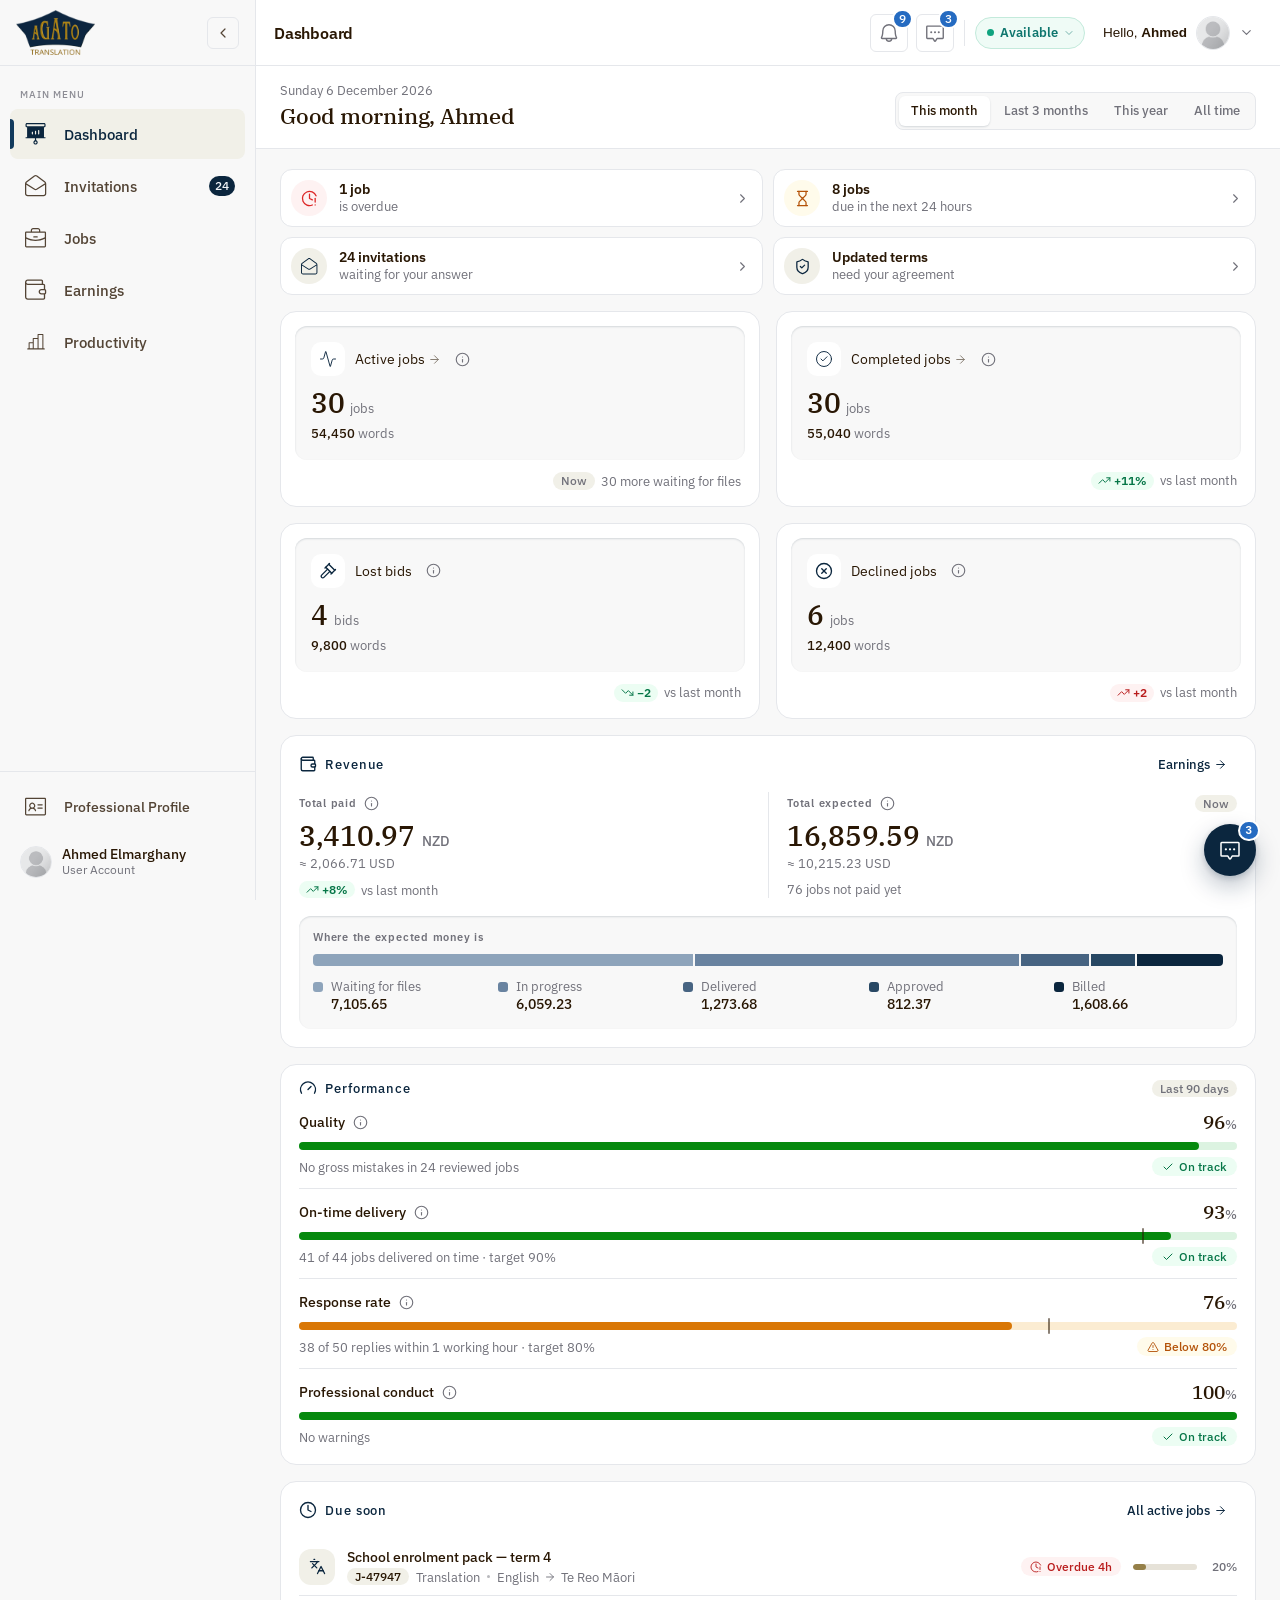
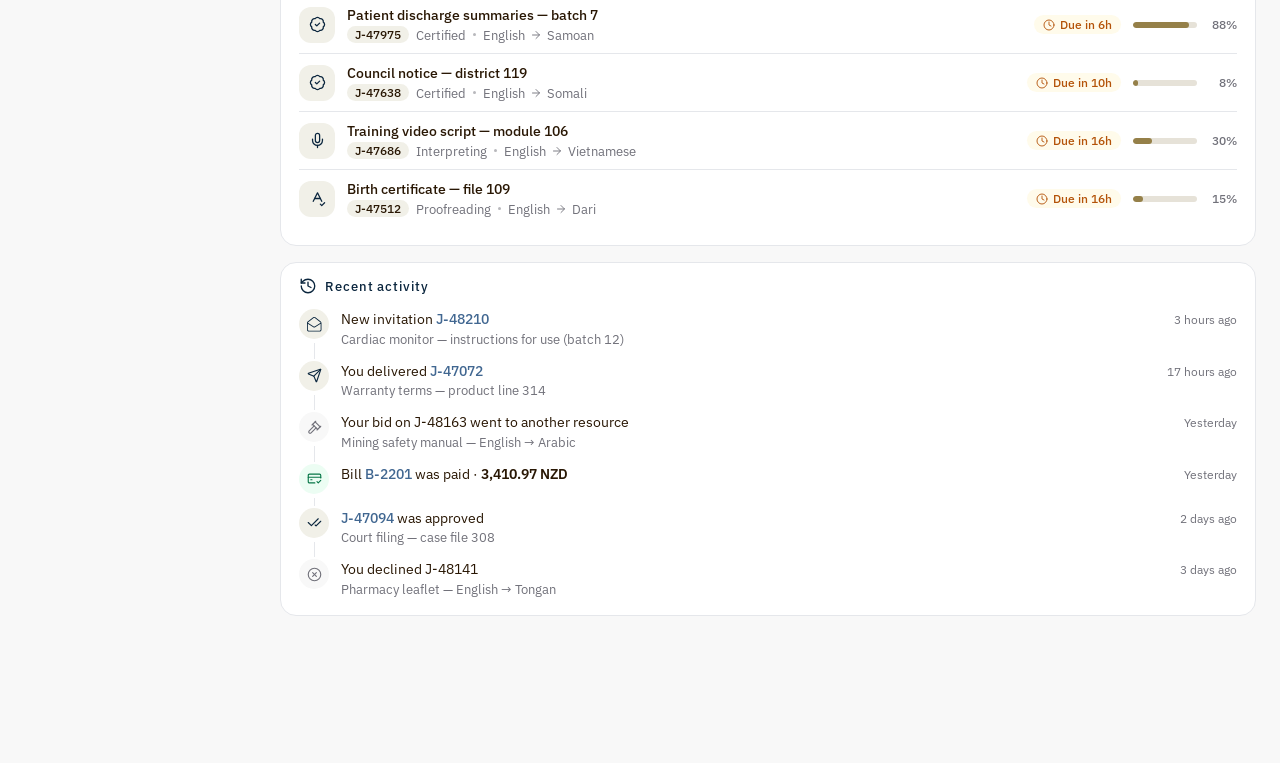
==== commit 5d33710b: "Design Notifications & Messages sections" ====
--- a/dashboard.html
+++ b/dashboard.html
@@ -11,6 +11,8 @@
   <link rel="stylesheet" href="assets/css/base.css">
   <link rel="stylesheet" href="assets/css/sidebar.css">
   <link rel="stylesheet" href="assets/css/topbar.css">
+  <link rel="stylesheet" href="assets/css/notifications.css">
+  <link rel="stylesheet" href="assets/css/messenger.css">
   <link rel="stylesheet" href="assets/css/logout-modal.css">
   <link rel="stylesheet" href="assets/css/dashboard.css">
 </head>
@@ -37,6 +39,8 @@
   <script src="assets/js/icons.js"></script>
   <script src="assets/js/data.js"></script>
   <script src="assets/js/layout.js"></script>
+  <script src="assets/js/notifications.js"></script>
+  <script src="assets/js/messenger.js"></script>
   <script src="assets/js/dashboard.js"></script>
 </body>
 </html>
--- a/assets/css/base.css
+++ b/assets/css/base.css
@@ -153,7 +153,7 @@
 }
 
 .rp-segment.is-active .rp-segment-count {
-    background: var(--color-brand-gold);
+    background: var(--color-brand-navy);
     color: #fff;
 }
 
--- a/assets/css/notifications.css
+++ b/assets/css/notifications.css
@@ -0,0 +1,1119 @@
+/* ============================================================
+   BLOCKS: rp-bell, rp-notifications, rp-notification, rp-nset
+   The topbar bell and its panel (notifications.js). The panel
+   is the availability and profile menus' sibling: white card,
+   12px radius, a header, then a scrolling list. Rows read like
+   the dashboard's Recent activity: round icon, the time at the
+   end of the first line, the detail under it.
+   ============================================================ */
+.rp-bell,
+.rp-notifications {
+    /* Tones shared with the dashboard feed and the availability pill */
+    --good-ink: #067647;
+    --good-bg: #ecfdf3;
+    --good-border: #c3eadb;
+    --warn-ink: #b45309;
+    --warn-bg: #fffaeb;
+    --warn-border: #f3dfae;
+    --bad-ink: #b91c1c;
+    --bad-bg: #fef2f2;
+    --quiet-ink: #71717a;
+    --quiet-bg: #f4f4f5;
+}
+
+/* ── Bell ─────────────────────────────────────────────────── */
+.rp-bell {
+    position: relative;
+    display: flex;
+    align-items: center;
+}
+
+.rp-bell.is-open .rp-bell__btn {
+    background: var(--color-surface-subtle);
+    border-color: var(--color-border-hover);
+    color: var(--color-text-primary);
+}
+
+.rp-bell__btn:focus-visible {
+    outline: none;
+    box-shadow: var(--focus-ring-navy);
+}
+
+/* topbar.css shows the badge as flex, which beats the hidden attribute */
+.rp-topbar__icon-badge[hidden] {
+    display: none;
+}
+
+/* A new notification swings the bell and pops the count */
+.rp-bell.is-ringing .rp-bell__btn > svg {
+    transform-origin: 50% 12%;
+    animation: rp-bell-ring 0.9s ease;
+}
+
+.rp-bell.is-ringing .rp-topbar__icon-badge {
+    animation: rp-badge-pop 0.45s ease;
+}
+
+@keyframes rp-bell-ring {
+    0%,
+    100% {
+        transform: rotate(0);
+    }
+
+    15% {
+        transform: rotate(14deg);
+    }
+
+    30% {
+        transform: rotate(-12deg);
+    }
+
+    45% {
+        transform: rotate(8deg);
+    }
+
+    60% {
+        transform: rotate(-5deg);
+    }
+
+    75% {
+        transform: rotate(2deg);
+    }
+}
+
+@keyframes rp-badge-pop {
+    40% {
+        transform: scale(1.3);
+    }
+}
+
+/* ── Panel ────────────────────────────────────────────────── */
+.rp-notifications {
+    position: absolute;
+    top: calc(100% + 10px);
+    right: 0;
+    z-index: 1100;
+    display: flex;
+    flex-direction: column;
+    width: 400px;
+    max-width: calc(100vw - 24px);
+    max-height: min(620px, calc(100vh - var(--layout-cu_topbar-height) - 32px));
+    overflow: hidden;
+    border: 1px solid var(--color-border);
+    border-radius: var(--radius-md);
+    background: var(--color-surface-white);
+    box-shadow: var(--shadow-lg);
+    font-family: var(--font-body);
+    text-align: left;
+    animation: rp-dropdown-enter 0.18s ease;
+}
+
+.rp-notifications[hidden],
+.rp-notifications__view[hidden] {
+    display: none;
+}
+
+.rp-notifications:focus {
+    outline: none;
+}
+
+.rp-notifications__view {
+    display: flex;
+    flex: 1 1 auto;
+    flex-direction: column;
+    min-height: 0;
+}
+
+/* ── Header ───────────────────────────────────────────────── */
+.rp-notifications__head {
+    flex: 0 0 auto;
+    display: flex;
+    flex-direction: column;
+    gap: 10px;
+    padding: 12px 12px 12px 16px;
+    border-bottom: 1px solid var(--color-border);
+}
+
+.rp-notifications__head--sub {
+    flex-direction: row;
+    align-items: center;
+    gap: 6px;
+    padding: 10px 16px 10px 8px;
+}
+
+.rp-notifications__bar {
+    display: flex;
+    align-items: center;
+    justify-content: space-between;
+    gap: 10px;
+    min-width: 0;
+}
+
+.rp-notifications__title {
+    margin: 0;
+    font-size: 15px;
+    font-weight: 600;
+    line-height: 1.3;
+    color: var(--color-text-primary);
+}
+
+.rp-notifications__filter .rp-segment-count[hidden] {
+    display: none;
+}
+
+.rp-notifications__icon-btn,
+.rp-notifications__text-btn {
+    flex: 0 0 auto;
+    display: inline-flex;
+    align-items: center;
+    justify-content: center;
+    border: 0;
+    border-radius: var(--radius-xs);
+    background: none;
+    font-family: var(--font-body);
+    cursor: pointer;
+    transition:
+        background var(--transition-fast),
+        color var(--transition-fast),
+        box-shadow var(--transition-fast);
+}
+
+.rp-notifications__icon-btn {
+    width: 32px;
+    height: 32px;
+    padding: 0;
+    color: var(--color-text-secondary);
+}
+
+.rp-notifications__icon-btn svg {
+    width: 18px;
+    height: 18px;
+}
+
+.rp-notifications__text-btn {
+    gap: 6px;
+    height: 30px;
+    padding: 0 8px;
+    font-size: 13px;
+    font-weight: 500;
+    color: var(--color-brand-navy);
+    white-space: nowrap;
+}
+
+.rp-notifications__text-btn svg {
+    width: 16px;
+    height: 16px;
+}
+
+.rp-notifications__icon-btn:hover,
+.rp-notifications__text-btn:hover {
+    background: var(--color-surface-subtle);
+    color: var(--color-text-primary);
+}
+
+.rp-notifications__text-btn:disabled {
+    background: none;
+    color: var(--color-text-secondary);
+    opacity: 0.55;
+    cursor: default;
+}
+
+.rp-notifications__icon-btn:focus-visible,
+.rp-notifications__text-btn:focus-visible {
+    outline: none;
+    box-shadow: var(--focus-ring-navy);
+}
+
+/* ── List ─────────────────────────────────────────────────── */
+.rp-notifications__body {
+    flex: 1 1 auto;
+    min-height: 0;
+    overflow-y: auto;
+    overscroll-behavior: contain;
+    padding-bottom: 6px;
+    scrollbar-width: thin;
+}
+
+/* The day stays in view while its rows scroll under it */
+.rp-notifications__group-label {
+    position: sticky;
+    top: 0;
+    z-index: 2;
+    margin: 0;
+    padding: 10px 16px 6px;
+    background: var(--color-surface-white);
+    font-size: 12px;
+    font-weight: 600;
+    line-height: 1.3;
+    color: var(--color-text-secondary);
+}
+
+.rp-notifications__list {
+    margin: 0;
+    padding: 0 6px;
+    list-style: none;
+}
+
+/* ── One notification ─────────────────────────────────────── */
+.rp-notification {
+    position: relative;
+    border-radius: var(--radius-sm);
+    transition: background var(--transition-fast);
+}
+
+.rp-notification:hover,
+.rp-notification:focus-within {
+    background: var(--color-surface-inset);
+}
+
+.rp-notification__link {
+    display: grid;
+    grid-template-columns: 32px minmax(0, 1fr);
+    column-gap: 12px;
+    width: 100%;
+    padding: 10px 10px 10px 18px;
+    border: 0;
+    border-radius: inherit;
+    background: none;
+    font: inherit;
+    text-align: left;
+    color: inherit;
+    text-decoration: none;
+    cursor: pointer;
+}
+
+.rp-notification__link:hover {
+    color: inherit;
+    text-decoration: none;
+}
+
+.rp-notification__link:focus-visible {
+    outline: 2px solid var(--color-brand-navy);
+    outline-offset: -2px;
+}
+
+/* Unread: a navy dot in the gutter and a heavier title */
+.rp-notification__dot {
+    position: absolute;
+    top: 23px;
+    left: 6px;
+    width: 7px;
+    height: 7px;
+    border-radius: 50%;
+    background: var(--color-brand-navy);
+    opacity: 0;
+    transform: scale(0.4);
+    pointer-events: none;
+    transition:
+        opacity var(--transition-fast),
+        transform var(--transition-fast);
+}
+
+.rp-notification--unread .rp-notification__dot {
+    opacity: 1;
+    transform: none;
+}
+
+.rp-notification__icon {
+    display: grid;
+    place-items: center;
+    width: 32px;
+    height: 32px;
+    border-radius: var(--radius-full);
+    background: var(--color-surface-subtle);
+    color: var(--color-brand-navy);
+}
+
+.rp-notification__icon svg {
+    width: 16px;
+    height: 16px;
+}
+
+.rp-notification__icon--good {
+    background: var(--good-bg);
+    color: var(--good-ink);
+}
+
+.rp-notification__icon--warn {
+    background: var(--warn-bg);
+    color: var(--warn-ink);
+}
+
+.rp-notification__icon--bad {
+    background: var(--bad-bg);
+    color: var(--bad-ink);
+}
+
+.rp-notification__icon--quiet {
+    background: var(--quiet-bg);
+    color: var(--quiet-ink);
+}
+
+.rp-notification__main {
+    display: flex;
+    flex-direction: column;
+    gap: 2px;
+    min-width: 0;
+    padding-top: 1px;
+}
+
+.rp-notification__line {
+    display: flex;
+    align-items: baseline;
+    gap: 10px;
+    min-width: 0;
+}
+
+.rp-notification__title {
+    flex: 1 1 auto;
+    min-width: 0;
+    font-size: 13.5px;
+    font-weight: 500;
+    line-height: 1.4;
+    color: var(--color-text-muted);
+}
+
+.rp-notification--unread .rp-notification__title {
+    font-weight: 600;
+    color: var(--color-text-primary);
+}
+
+.rp-notification__time {
+    flex: 0 0 auto;
+    font-size: 12px;
+    line-height: 1.4;
+    color: var(--color-text-secondary);
+    white-space: nowrap;
+    font-variant-numeric: tabular-nums;
+}
+
+.rp-notification--unread .rp-notification__line .rp-notification__time {
+    font-weight: 500;
+    color: var(--color-brand-navy);
+}
+
+.rp-notification__detail {
+    display: -webkit-box;
+    overflow: hidden;
+    font-size: 12.5px;
+    line-height: 1.45;
+    color: var(--color-text-secondary);
+    -webkit-line-clamp: 2;
+    -webkit-box-orient: vertical;
+}
+
+.rp-notification__meta {
+    display: flex;
+    flex-wrap: wrap;
+    gap: 6px;
+    margin-top: 4px;
+}
+
+.rp-notification__chip {
+    display: inline-flex;
+    align-items: center;
+    height: 20px;
+    padding: 0 8px;
+    border: 1px solid var(--color-border);
+    border-radius: var(--radius-full);
+    background: var(--color-surface-white);
+    font-size: 11.5px;
+    font-weight: 600;
+    line-height: 1;
+    color: var(--color-text-secondary);
+    white-space: nowrap;
+    font-variant-numeric: tabular-nums;
+}
+
+.rp-notification__chip--warn {
+    border-color: var(--warn-border);
+    background: var(--warn-bg);
+    color: var(--warn-ink);
+}
+
+.rp-notification__chip--good {
+    border-color: var(--good-border);
+    background: var(--good-bg);
+    color: var(--good-ink);
+}
+
+/* ── Row actions: on hover with a mouse, behind ⋯ on touch ── */
+.rp-notification__actions {
+    position: absolute;
+    top: 6px;
+    right: 6px;
+    display: flex;
+    gap: 2px;
+    opacity: 0;
+    pointer-events: none;
+    transition: opacity var(--transition-fast);
+}
+
+.rp-notification:hover .rp-notification__actions,
+.rp-notification:focus-within .rp-notification__actions {
+    opacity: 1;
+    pointer-events: auto;
+}
+
+/* The buttons take the time's place; opacity, not visibility, so a screen reader still hears it */
+.rp-notification__line > .rp-notification__time {
+    transition: opacity var(--transition-fast);
+}
+
+.rp-notification:hover .rp-notification__line > .rp-notification__time,
+.rp-notification:focus-within .rp-notification__line > .rp-notification__time {
+    opacity: 0;
+}
+
+.rp-notification__action,
+.rp-notification__more {
+    display: grid;
+    place-items: center;
+    padding: 0;
+    border: 0;
+    border-radius: var(--radius-xs);
+    background: none;
+    color: var(--color-text-secondary);
+    cursor: pointer;
+    transition:
+        background var(--transition-fast),
+        color var(--transition-fast);
+}
+
+.rp-notification__action {
+    width: 28px;
+    height: 28px;
+}
+
+.rp-notification__action svg {
+    width: 15px;
+    height: 15px;
+}
+
+.rp-notification__action:hover {
+    background: var(--color-surface-subtle);
+    color: var(--color-text-primary);
+}
+
+.rp-notification__action--remove {
+    color: var(--color-status-danger);
+}
+
+.rp-notification__action--remove:hover {
+    background: var(--color-status-danger-bg);
+    color: var(--color-status-danger);
+}
+
+.rp-notification__action:focus-visible,
+.rp-notification__more:focus-visible {
+    outline: none;
+    box-shadow: var(--focus-ring-navy);
+}
+
+.rp-notification__more {
+    display: none;
+    position: absolute;
+    top: 4px;
+    right: 2px;
+    width: 40px;
+    height: 40px;
+}
+
+.rp-notification__more svg {
+    width: 18px;
+    height: 18px;
+}
+
+@media (hover: none) {
+    .rp-notification__actions {
+        display: none;
+    }
+
+    .rp-notification__more {
+        display: grid;
+    }
+
+    .rp-notification__link {
+        padding-right: 42px;
+    }
+
+    /* No hover here, so the time always shows */
+    .rp-notification:focus-within .rp-notification__line > .rp-notification__time {
+        opacity: 1;
+    }
+
+    /* Fingers need 40px targets */
+    .rp-notifications__icon-btn {
+        width: 40px;
+        height: 40px;
+    }
+
+    .rp-notifications__text-btn {
+        height: 40px;
+    }
+
+    .rp-notification__stack {
+        min-height: 40px;
+        margin-top: -10px;
+        margin-bottom: 2px;
+    }
+}
+
+/* ── A job's earlier reminders or invitations, folded ─────── */
+.rp-notification__stack {
+    display: inline-flex;
+    align-items: center;
+    gap: 4px;
+    margin: -4px 0 8px 58px;
+    padding: 4px 8px 4px 4px;
+    border: 0;
+    border-radius: var(--radius-xs);
+    background: none;
+    font-family: var(--font-body);
+    font-size: 12px;
+    font-weight: 600;
+    color: var(--color-link);
+    cursor: pointer;
+    transition: background var(--transition-fast);
+}
+
+.rp-notification__stack:hover {
+    background: var(--color-surface-subtle);
+}
+
+.rp-notification__stack:focus-visible {
+    outline: none;
+    box-shadow: var(--focus-ring-navy);
+}
+
+.rp-notification__stack svg {
+    width: 14px;
+    height: 14px;
+    transition: transform var(--transition-fast);
+}
+
+.rp-notification__stack[aria-expanded="true"] svg {
+    transform: rotate(180deg);
+}
+
+.rp-notification__earlier {
+    display: flex;
+    flex-direction: column;
+    gap: 7px;
+    margin: 0 12px 12px 62px;
+    padding: 2px 0 2px 12px;
+    border-left: 2px solid var(--color-border);
+    list-style: none;
+}
+
+.rp-notification__earlier[hidden] {
+    display: none;
+}
+
+.rp-notification__earlier-item {
+    display: flex;
+    align-items: baseline;
+    justify-content: space-between;
+    gap: 10px;
+    font-size: 12.5px;
+    line-height: 1.4;
+    color: var(--color-text-secondary);
+}
+
+.rp-notification__earlier-item.is-unread > span {
+    font-weight: 500;
+    color: var(--color-text-primary);
+}
+
+.rp-notification__earlier-item .rp-notification__time {
+    font-size: 11.5px;
+}
+
+/* ── Arriving and leaving ─────────────────────────────────── */
+.rp-notification.is-fresh {
+    animation:
+        rp-notification-in 0.35s ease,
+        rp-notification-glow 2.6s ease;
+}
+
+.rp-notification.is-leaving {
+    pointer-events: none;
+    animation: rp-notification-out 0.18s ease forwards;
+}
+
+@keyframes rp-notification-in {
+    from {
+        opacity: 0;
+        transform: translateY(-6px);
+    }
+}
+
+@keyframes rp-notification-glow {
+    0%,
+    45% {
+        background: var(--color-surface-gold-pale);
+    }
+}
+
+@keyframes rp-notification-out {
+    to {
+        opacity: 0;
+        transform: translateX(16px);
+    }
+}
+
+/* ── Loading older rows, and the end of them ──────────────── */
+.rp-notifications__tail {
+    min-height: 1px;
+    padding: 0 6px;
+}
+
+.rp-notifications__skeleton {
+    display: grid;
+    grid-template-columns: 32px minmax(0, 1fr);
+    column-gap: 12px;
+    padding: 10px 10px 10px 18px;
+}
+
+.rp-notifications__bones {
+    display: flex;
+    flex-direction: column;
+    gap: 8px;
+    padding-top: 4px;
+}
+
+.rp-notifications__bone {
+    display: block;
+    height: 10px;
+    border-radius: 6px;
+    background: linear-gradient(90deg, var(--color-surface-subtle) 25%, var(--color-surface-inset) 50%, var(--color-surface-subtle) 75%);
+    background-size: 200% 100%;
+    animation: rp-notification-bone 1.2s linear infinite;
+}
+
+.rp-notifications__bone--icon {
+    width: 32px;
+    height: 32px;
+    border-radius: var(--radius-full);
+}
+
+.rp-notifications__bone--short {
+    width: 60%;
+}
+
+@keyframes rp-notification-bone {
+    to {
+        background-position: -200% 0;
+    }
+}
+
+.rp-notifications__end {
+    margin: 8px 0 10px;
+    font-size: 12px;
+    text-align: center;
+    color: var(--color-text-secondary);
+}
+
+/* ── Nothing to show ──────────────────────────────────────── */
+.rp-notifications__empty {
+    display: flex;
+    flex-direction: column;
+    align-items: center;
+    gap: 6px;
+    padding: 40px 24px 44px;
+    text-align: center;
+}
+
+.rp-notifications__empty-icon {
+    display: grid;
+    place-items: center;
+    width: 48px;
+    height: 48px;
+    margin-bottom: 6px;
+    border-radius: var(--radius-full);
+    background: var(--color-surface-subtle);
+    color: var(--color-brand-navy);
+}
+
+.rp-notifications__empty-icon svg {
+    width: 22px;
+    height: 22px;
+}
+
+.rp-notifications__empty-title {
+    margin: 0;
+    font-size: 14px;
+    font-weight: 600;
+    color: var(--color-text-primary);
+}
+
+.rp-notifications__empty-note {
+    max-width: 260px;
+    margin: 0;
+    font-size: 12.5px;
+    line-height: 1.5;
+    color: var(--color-text-secondary);
+}
+
+/* ── ⋯ menu on touch screens ──────────────────────────────── */
+.rp-notifications__menu {
+    position: absolute;
+    z-index: 5;
+    min-width: 184px;
+    padding: 4px;
+    border: 1px solid var(--color-border);
+    border-radius: var(--radius-sm);
+    background: var(--color-surface-white);
+    box-shadow: var(--shadow-md);
+    animation: rp-dropdown-enter 0.14s ease;
+}
+
+.rp-notifications__menu[hidden] {
+    display: none;
+}
+
+.rp-notifications__menu-item {
+    display: flex;
+    align-items: center;
+    gap: 10px;
+    width: 100%;
+    min-height: 40px;
+    padding: 0 12px;
+    border: 0;
+    border-radius: var(--radius-xs);
+    background: none;
+    font-family: var(--font-body);
+    font-size: 13.5px;
+    font-weight: 500;
+    text-align: left;
+    color: var(--color-text-primary);
+    cursor: pointer;
+}
+
+.rp-notifications__menu-item svg {
+    width: 16px;
+    height: 16px;
+    color: var(--color-text-secondary);
+}
+
+.rp-notifications__menu-item:hover,
+.rp-notifications__menu-item:focus-visible {
+    outline: none;
+    background: var(--color-surface-subtle);
+}
+
+.rp-notifications__menu-item--danger,
+.rp-notifications__menu-item--danger svg {
+    color: var(--color-status-danger);
+}
+
+.rp-notifications__menu-item--danger:hover,
+.rp-notifications__menu-item--danger:focus-visible {
+    background: var(--color-status-danger-bg);
+}
+
+/* ── Undo, after a removal or Mark all as read ────────────── */
+.rp-notifications__undo {
+    position: absolute;
+    right: 10px;
+    bottom: 10px;
+    left: 10px;
+    z-index: 6;
+    display: flex;
+    align-items: center;
+    justify-content: space-between;
+    gap: 12px;
+    padding: 8px 8px 8px 14px;
+    border-radius: var(--radius-sm);
+    background: var(--color-brand-navy);
+    box-shadow: var(--shadow-md);
+    font-size: 13px;
+    font-weight: 500;
+    color: #fff;
+    animation: rp-notification-in 0.2s ease;
+}
+
+.rp-notifications__undo[hidden] {
+    display: none;
+}
+
+.rp-notifications__undo button {
+    height: 30px;
+    padding: 0 12px;
+    border: 0;
+    border-radius: var(--radius-xs);
+    background: rgba(255, 255, 255, 0.12);
+    font-family: var(--font-body);
+    font-size: 13px;
+    font-weight: 600;
+    color: #fff;
+    cursor: pointer;
+    transition: background var(--transition-fast);
+}
+
+.rp-notifications__undo button:hover {
+    background: rgba(255, 255, 255, 0.22);
+}
+
+.rp-notifications__undo button:focus-visible {
+    outline: 2px solid #fff;
+    outline-offset: 1px;
+}
+
+/* ── Settings ─────────────────────────────────────────────── */
+.rp-notifications__settings {
+    flex: 1 1 auto;
+    min-height: 0;
+    overflow-y: auto;
+    padding: 4px 16px 8px;
+}
+
+.rp-nset {
+    padding: 12px 0 14px;
+}
+
+.rp-nset + .rp-nset {
+    border-top: 1px solid var(--color-border);
+}
+
+.rp-nset__title {
+    display: flex;
+    align-items: center;
+    gap: 8px;
+    margin: 0 0 6px;
+    font-size: 13px;
+    font-weight: 600;
+    color: var(--color-text-primary);
+}
+
+.rp-nset__title svg {
+    width: 16px;
+    height: 16px;
+    color: var(--color-brand-navy);
+}
+
+/* The whole row toggles: a 36px switch alone is a small target */
+.rp-nset__switch {
+    position: relative;
+    display: flex;
+    align-items: center;
+    gap: 12px;
+    min-height: 40px;
+    cursor: pointer;
+}
+
+.rp-nset__switch:has(.rp-nset__input:disabled) {
+    cursor: default;
+}
+
+.rp-nset__input {
+    position: absolute;
+    width: 1px;
+    height: 1px;
+    opacity: 0;
+}
+
+.rp-nset__track {
+    position: relative;
+    flex: 0 0 auto;
+    width: 36px;
+    height: 20px;
+    border-radius: var(--radius-full);
+    background: #d4d4d8;
+    transition:
+        background var(--transition-fast),
+        box-shadow var(--transition-fast);
+}
+
+.rp-nset__thumb {
+    position: absolute;
+    top: 2px;
+    left: 2px;
+    width: 16px;
+    height: 16px;
+    border-radius: var(--radius-full);
+    background: var(--color-surface-white);
+    box-shadow: var(--shadow-sm);
+    transition: transform var(--transition-fast);
+}
+
+.rp-nset__input:checked + .rp-nset__track {
+    background: var(--color-brand-navy);
+}
+
+.rp-nset__input:checked + .rp-nset__track .rp-nset__thumb {
+    transform: translateX(16px);
+}
+
+.rp-nset__input:focus-visible + .rp-nset__track {
+    box-shadow: var(--focus-ring-navy);
+}
+
+.rp-nset__input:disabled + .rp-nset__track {
+    opacity: 0.45;
+}
+
+.rp-nset__label {
+    font-size: 13.5px;
+    line-height: 1.4;
+    color: var(--color-text-primary);
+}
+
+.rp-nset__volume {
+    display: flex;
+    align-items: center;
+    gap: 10px;
+    margin-top: 4px;
+    padding-left: 48px;
+    transition: opacity var(--transition-fast);
+}
+
+.rp-nset__volume.is-off {
+    opacity: 0.5;
+}
+
+.rp-nset__volume-icon {
+    display: grid;
+    flex: 0 0 auto;
+    color: var(--color-text-secondary);
+}
+
+.rp-nset__volume-icon svg {
+    width: 18px;
+    height: 18px;
+}
+
+.rp-nset__range {
+    flex: 1 1 auto;
+    min-width: 0;
+    accent-color: var(--color-brand-navy);
+    cursor: pointer;
+}
+
+.rp-nset__range:disabled {
+    cursor: default;
+}
+
+.rp-nset__value {
+    flex: 0 0 auto;
+    width: 36px;
+    font-size: 12.5px;
+    text-align: right;
+    color: var(--color-text-secondary);
+    font-variant-numeric: tabular-nums;
+}
+
+.rp-nset__state {
+    margin: 4px 0 0 48px;
+    font-size: 12.5px;
+    line-height: 1.45;
+    color: var(--color-status-warning);
+}
+
+.rp-notifications__foot {
+    flex: 0 0 auto;
+    padding: 12px 16px;
+    border-top: 1px solid var(--color-border);
+    background: var(--color-surface-inset);
+}
+
+.rp-notifications__btn {
+    display: inline-flex;
+    align-items: center;
+    justify-content: center;
+    gap: 8px;
+    width: 100%;
+    height: 40px;
+    border: 1px solid var(--color-border);
+    border-radius: var(--radius-sm);
+    background: var(--color-surface-white);
+    font-family: var(--font-body);
+    font-size: 13px;
+    font-weight: 600;
+    color: var(--color-text-primary);
+    cursor: pointer;
+    transition:
+        background var(--transition-fast),
+        box-shadow var(--transition-fast);
+}
+
+.rp-notifications__btn svg {
+    width: 16px;
+    height: 16px;
+    color: var(--color-brand-navy);
+}
+
+.rp-notifications__btn:hover {
+    background: var(--color-surface-subtle);
+}
+
+.rp-notifications__btn:disabled {
+    opacity: 0.7;
+    cursor: default;
+}
+
+.rp-notifications__btn:focus-visible {
+    outline: none;
+    box-shadow: var(--focus-ring-navy);
+}
+
+.rp-notifications__sr {
+    position: absolute;
+    width: 1px;
+    height: 1px;
+    margin: -1px;
+    padding: 0;
+    overflow: hidden;
+    clip: rect(0 0 0 0);
+    white-space: nowrap;
+    border: 0;
+}
+
+/* ── Phones: a sheet across the topbar, like the availability panel ── */
+@media (max-width: 600px) {
+    .rp-bell {
+        position: static;
+    }
+
+    .rp-notifications {
+        top: calc(100% + 6px);
+        right: 12px;
+        left: 12px;
+        width: auto;
+        max-width: none;
+        max-height: calc(100vh - var(--layout-cu_topbar-height) - 24px);
+        max-height: calc(100dvh - var(--layout-cu_topbar-height) - 24px);
+    }
+}
+
+@media (max-width: 360px) {
+    .rp-notifications__head {
+        padding-left: 12px;
+    }
+
+    .rp-notification__link {
+        padding-left: 16px;
+        column-gap: 10px;
+    }
+
+    .rp-notification__stack {
+        margin-left: 54px;
+    }
+
+    .rp-notification__earlier {
+        margin-left: 58px;
+    }
+}
+
+@media (prefers-reduced-motion: reduce) {
+    .rp-notifications,
+    .rp-notifications__menu,
+    .rp-notifications__undo,
+    .rp-notifications__bone,
+    .rp-notification.is-fresh,
+    .rp-notification.is-leaving,
+    .rp-bell.is-ringing .rp-bell__btn > svg,
+    .rp-bell.is-ringing .rp-topbar__icon-badge {
+        animation: none;
+    }
+}
--- a/assets/css/messenger.css
+++ b/assets/css/messenger.css
@@ -0,0 +1,2613 @@
+/* ============================================================
+   BLOCKS: rp-messenger, rp-convo, rp-thread, rp-dm, rp-composer,
+           rp-face, rp-voice-note, rp-peek
+   The chat bubble at the bottom-right and the panel above it
+   (messenger.js). Bubbles, day pills, files and voice notes are
+   the job page's chat (job.css) rebuilt here, so the two read as
+   one. Pages keep room under their content for the bubble.
+   ============================================================ */
+.rp-messenger {
+    --msgr-gap: 24px;
+    --msgr-launcher: 52px;
+    --msgr-online: #10a37f;
+    --msgr-away: #e08a1e;
+    --warn-ink: #b45309;
+    --warn-bg: #fffaeb;
+    --warn-border: #f3dfae;
+    --bad-ink: #b91c1c;
+    --bad-bg: #fef2f2;
+    --bad-border: #f5d0d0;
+
+    position: fixed;
+    right: var(--msgr-gap);
+    bottom: var(--msgr-gap);
+    /* Over the page, under the topbar (900), so its menus open on top */
+    z-index: 890;
+    font-family: var(--font-body);
+    color: var(--color-text-primary);
+}
+
+/* ── Room under every page, so the bubble never sits on its pagination ── */
+body.rp-has-messenger .rp-page {
+    padding-bottom: 92px;
+}
+
+body.rp-has-messenger .rp-toast-stack {
+    bottom: 92px;
+}
+
+/* An open panel owns the corner: toasts line up beside it, not over its composer */
+@media (min-width: 601px) {
+    body.rp-messenger-open .rp-toast-stack {
+        right: min(440px, calc(100vw - 280px));
+    }
+
+    body.rp-messenger-open.rp-messenger-wide .rp-toast-stack {
+        right: min(820px, calc(100vw - 280px));
+    }
+}
+
+/* Another overlay owns the screen (the phone menu, a modal): the bubble steps aside */
+body.rp-no-scroll:not(.rp-messenger-open) .rp-messenger {
+    display: none;
+}
+
+/* ── The bubble ───────────────────────────────────────────── */
+.rp-messenger__launcher {
+    position: relative;
+    display: grid;
+    place-items: center;
+    width: var(--msgr-launcher);
+    height: var(--msgr-launcher);
+    padding: 0;
+    border: 0;
+    border-radius: var(--radius-full);
+    background: var(--color-brand-navy);
+    box-shadow: 0 10px 24px rgba(12, 37, 63, 0.28), 0 2px 6px rgba(12, 37, 63, 0.18);
+    color: var(--color-surface-white);
+    cursor: pointer;
+    transition:
+        background var(--transition-fast),
+        box-shadow var(--transition-fast),
+        transform var(--transition-fast);
+}
+
+.rp-messenger__launcher:hover {
+    background: var(--color-brand-navy-hover);
+    box-shadow: 0 14px 30px rgba(12, 37, 63, 0.32), 0 3px 8px rgba(12, 37, 63, 0.2);
+    transform: translateY(-2px);
+}
+
+.rp-messenger__launcher:active {
+    transform: scale(0.96);
+}
+
+.rp-messenger__launcher:focus-visible {
+    outline: none;
+    box-shadow: var(--focus-ring-navy), 0 10px 24px rgba(12, 37, 63, 0.28);
+}
+
+.rp-messenger__launcher-icon {
+    grid-area: 1 / 1;
+    display: grid;
+    place-items: center;
+    transition:
+        opacity 0.2s ease,
+        transform 0.25s ease;
+}
+
+.rp-messenger__launcher-icon svg {
+    width: 24px;
+    height: 24px;
+}
+
+/* The chat mark turns into a chevron while the panel is open */
+.rp-messenger__launcher-icon--close {
+    opacity: 0;
+    transform: rotate(-90deg) scale(0.6);
+}
+
+.rp-messenger.is-open .rp-messenger__launcher-icon--chat {
+    opacity: 0;
+    transform: rotate(90deg) scale(0.6);
+}
+
+.rp-messenger.is-open .rp-messenger__launcher-icon--close {
+    opacity: 1;
+    transform: none;
+}
+
+.rp-messenger__badge {
+    position: absolute;
+    top: -4px;
+    right: -4px;
+    display: flex;
+    align-items: center;
+    justify-content: center;
+    min-width: 21px;
+    height: 21px;
+    padding: 0 6px;
+    border: 2px solid var(--color-surface-white);
+    border-radius: var(--radius-full);
+    background: var(--color-status-notification);
+    font-size: 11.5px;
+    font-weight: 600;
+    line-height: 1;
+    color: var(--color-surface-white);
+}
+
+.rp-messenger__badge[hidden],
+.rp-messenger.is-open .rp-messenger__badge {
+    display: none;
+}
+
+/* A message arriving nudges the bubble */
+.rp-messenger__launcher.is-ringing {
+    animation: rp-msgr-nudge 0.8s ease;
+}
+
+.rp-messenger__launcher.is-ringing .rp-messenger__badge {
+    animation: rp-msgr-pop 0.45s ease;
+}
+
+@keyframes rp-msgr-nudge {
+    0%,
+    100% {
+        transform: none;
+    }
+
+    20% {
+        transform: translateY(-5px) rotate(-6deg);
+    }
+
+    45% {
+        transform: translateY(0) rotate(5deg);
+    }
+
+    70% {
+        transform: rotate(-2deg);
+    }
+}
+
+@keyframes rp-msgr-pop {
+    40% {
+        transform: scale(1.3);
+    }
+}
+
+/* ── The panel ────────────────────────────────────────────── */
+.rp-messenger__panel {
+    position: absolute;
+    right: 0;
+    bottom: calc(100% + 14px);
+    display: flex;
+    width: 400px;
+    /* Short screens: stops 16px under the topbar (90px of bubble below, 16px above) */
+    height: min(640px, calc(100vh - var(--layout-cu_topbar-height) - 106px));
+    overflow: hidden;
+    border: 1px solid var(--color-border);
+    border-radius: var(--radius-lg);
+    background: var(--color-surface-white);
+    box-shadow: var(--shadow-lg);
+    transform-origin: bottom right;
+    animation: rp-msgr-in 0.2s cubic-bezier(0.2, 0.8, 0.2, 1);
+    transition: width var(--transition-base);
+}
+
+.rp-messenger__panel[hidden] {
+    display: none;
+}
+
+.rp-messenger__panel:focus {
+    outline: none;
+}
+
+.rp-messenger__panel.is-expanded {
+    width: min(780px, calc(100vw - 48px));
+}
+
+@keyframes rp-msgr-in {
+    from {
+        opacity: 0;
+        transform: translateY(8px) scale(0.97);
+    }
+}
+
+.rp-messenger__pane {
+    display: flex;
+    flex-direction: column;
+    min-width: 0;
+    min-height: 0;
+}
+
+.rp-messenger__pane--list {
+    flex: 1 1 auto;
+}
+
+.rp-messenger__pane--thread {
+    display: none;
+    flex: 1 1 auto;
+}
+
+/* One at a time: the conversation slides over the list */
+.rp-messenger__panel.is-thread .rp-messenger__pane--list {
+    display: none;
+}
+
+.rp-messenger__panel.is-thread .rp-messenger__pane--thread {
+    display: flex;
+    animation: rp-msgr-slide 0.22s ease;
+}
+
+@keyframes rp-msgr-slide {
+    from {
+        opacity: 0.4;
+        transform: translateX(24px);
+    }
+}
+
+/* Expanded: the list and the conversation side by side */
+.rp-messenger__panel.is-expanded .rp-messenger__pane--list {
+    flex: 0 0 300px;
+    border-right: 1px solid var(--color-border);
+}
+
+.rp-messenger__panel.is-expanded .rp-messenger__pane--thread {
+    display: flex;
+}
+
+.rp-messenger__panel.is-expanded .rp-thread__back,
+.rp-messenger__panel.is-expanded .rp-thread__close {
+    display: none;
+}
+
+/* ── Header ───────────────────────────────────────────────── */
+.rp-messenger__head {
+    flex: 0 0 auto;
+    display: flex;
+    align-items: center;
+    justify-content: space-between;
+    gap: 8px;
+    min-height: 58px;
+    padding: 10px 10px 10px 18px;
+    border-bottom: 1px solid var(--color-border);
+}
+
+.rp-messenger__head[hidden],
+.rp-messenger__toolbar[hidden],
+.rp-messenger__filter[hidden] {
+    display: none;
+}
+
+.rp-messenger__head--sub {
+    justify-content: flex-start;
+    gap: 4px;
+    padding-left: 8px;
+}
+
+.rp-messenger__title {
+    margin: 0;
+    font-size: 16px;
+    font-weight: 600;
+    line-height: 1.3;
+    color: var(--color-text-primary);
+}
+
+.rp-messenger__tools,
+.rp-thread__tools {
+    display: flex;
+    flex: 0 0 auto;
+    gap: 2px;
+}
+
+.rp-messenger__iconbtn {
+    flex: 0 0 auto;
+    display: grid;
+    place-items: center;
+    width: 34px;
+    height: 34px;
+    padding: 0;
+    border: 0;
+    border-radius: var(--radius-xs);
+    background: none;
+    color: var(--color-text-secondary);
+    text-decoration: none;
+    cursor: pointer;
+    transition:
+        background var(--transition-fast),
+        color var(--transition-fast);
+}
+
+.rp-messenger__iconbtn svg {
+    width: 18px;
+    height: 18px;
+}
+
+.rp-messenger__iconbtn:hover {
+    background: var(--color-surface-subtle);
+    color: var(--color-text-primary);
+}
+
+.rp-messenger__iconbtn:focus-visible,
+.rp-messenger__textbtn:focus-visible,
+.rp-convo__open:focus-visible,
+.rp-convo__more:focus-visible,
+.rp-thread__context:focus-visible,
+.rp-dm__tool:focus-visible,
+.rp-dm__reaction:focus-visible,
+.rp-dm__quote:focus-visible,
+.rp-dm__file-get:focus-visible,
+.rp-composer__btn:focus-visible,
+.rp-composer__send:focus-visible,
+.rp-composer__x:focus-visible {
+    outline: none;
+    box-shadow: var(--focus-ring-navy);
+}
+
+/* ── Search and filters ───────────────────────────────────── */
+.rp-messenger__toolbar {
+    flex: 0 0 auto;
+    display: flex;
+    flex-direction: column;
+    gap: 10px;
+    padding: 12px 14px 10px;
+}
+
+.rp-messenger__search {
+    display: flex;
+    align-items: center;
+    gap: 8px;
+    height: 38px;
+    padding: 0 6px 0 12px;
+    border: 1px solid transparent;
+    border-radius: 10px;
+    background: var(--color-surface-inset);
+    color: var(--color-text-secondary);
+    cursor: text;
+    transition:
+        background var(--transition-fast),
+        border-color var(--transition-fast),
+        box-shadow var(--transition-fast);
+}
+
+.rp-messenger__search > svg {
+    width: 16px;
+    height: 16px;
+}
+
+.rp-messenger__search:focus-within {
+    border-color: var(--gold-border);
+    background: var(--color-surface-white);
+    box-shadow: var(--focus-ring-gold);
+}
+
+.rp-messenger__search input {
+    flex: 1 1 auto;
+    min-width: 0;
+    height: 100%;
+    border: 0;
+    background: transparent;
+    font-family: var(--font-body);
+    font-size: 13.5px;
+    color: var(--color-text-primary);
+    outline: none;
+}
+
+.rp-messenger__search input::placeholder {
+    color: var(--color-text-placeholder);
+}
+
+.rp-messenger__search input::-webkit-search-cancel-button {
+    display: none;
+}
+
+.rp-messenger__search-x {
+    display: grid;
+    place-items: center;
+    width: 26px;
+    height: 26px;
+    padding: 0;
+    border: 0;
+    border-radius: var(--radius-full);
+    background: none;
+    color: var(--color-status-danger);
+    cursor: pointer;
+}
+
+.rp-messenger__search-x[hidden] {
+    display: none;
+}
+
+.rp-messenger__search-x:hover {
+    background: var(--color-status-danger-bg);
+}
+
+.rp-messenger__search-x svg {
+    width: 14px;
+    height: 14px;
+}
+
+.rp-messenger__filter {
+    align-self: flex-start;
+}
+
+.rp-messenger__filter .rp-segment-count[hidden] {
+    display: none;
+}
+
+/* ── The conversation list ────────────────────────────────── */
+.rp-messenger__scroll {
+    flex: 1 1 auto;
+    min-height: 0;
+    overflow-y: auto;
+    overscroll-behavior: contain;
+    padding: 0 6px 10px;
+}
+
+.rp-messenger__label {
+    margin: 8px 12px 4px;
+    font-size: 12px;
+    font-weight: 600;
+    color: var(--color-text-secondary);
+}
+
+.rp-convos {
+    margin: 0;
+    padding: 0;
+    list-style: none;
+}
+
+.rp-convo {
+    position: relative;
+    border-radius: 10px;
+    transition: background var(--transition-fast);
+}
+
+.rp-convo:hover,
+.rp-convo:focus-within {
+    background: var(--color-surface-inset);
+}
+
+/* The open conversation, beside the list once expanded */
+.rp-convo.is-active {
+    background: var(--color-surface-subtle);
+    box-shadow: inset 3px 0 0 var(--color-brand-navy);
+}
+
+.rp-convo__open {
+    display: grid;
+    grid-template-columns: 40px minmax(0, 1fr);
+    align-items: center;
+    column-gap: 12px;
+    width: 100%;
+    padding: 10px 12px;
+    border: 0;
+    border-radius: inherit;
+    background: none;
+    font: inherit;
+    text-align: left;
+    color: inherit;
+    cursor: pointer;
+}
+
+.rp-convo__main {
+    display: flex;
+    flex-direction: column;
+    gap: 2px;
+    min-width: 0;
+}
+
+.rp-convo__line {
+    display: flex;
+    align-items: baseline;
+    gap: 8px;
+    min-width: 0;
+}
+
+.rp-convo__name {
+    flex: 1 1 auto;
+    min-width: 0;
+    overflow: hidden;
+    font-size: 14px;
+    font-weight: 500;
+    line-height: 1.35;
+    white-space: nowrap;
+    text-overflow: ellipsis;
+    color: var(--color-text-primary);
+}
+
+.rp-convo__about {
+    margin-left: 6px;
+    font-weight: 400;
+    color: var(--color-text-secondary);
+}
+
+.rp-convo__time {
+    flex: 0 0 auto;
+    font-size: 12px;
+    color: var(--color-text-secondary);
+    font-variant-numeric: tabular-nums;
+    transition: opacity var(--transition-fast);
+}
+
+.rp-convo__preview {
+    flex: 1 1 auto;
+    min-width: 0;
+    overflow: hidden;
+    font-size: 13px;
+    line-height: 1.4;
+    white-space: nowrap;
+    text-overflow: ellipsis;
+    color: var(--color-text-secondary);
+}
+
+.rp-convo.is-unread .rp-convo__name {
+    font-weight: 600;
+}
+
+.rp-convo.is-unread .rp-convo__time {
+    font-weight: 600;
+    color: var(--color-brand-navy);
+}
+
+.rp-convo.is-unread .rp-convo__preview {
+    color: var(--color-text-primary);
+}
+
+.rp-convo__typing {
+    font-style: italic;
+    color: var(--color-brand-navy);
+}
+
+.rp-convo__draft {
+    font-weight: 600;
+    color: var(--color-status-danger);
+}
+
+.rp-convo__empty {
+    font-style: italic;
+}
+
+.rp-convo__marks {
+    flex: 0 0 auto;
+    display: inline-flex;
+    align-items: center;
+    gap: 6px;
+    align-self: center;
+}
+
+.rp-convo__mark {
+    display: inline-flex;
+    color: var(--color-text-secondary);
+}
+
+.rp-convo__mark svg {
+    width: 14px;
+    height: 14px;
+}
+
+.rp-convo__count {
+    display: inline-flex;
+    align-items: center;
+    justify-content: center;
+    min-width: 20px;
+    height: 20px;
+    padding: 0 6px;
+    border-radius: var(--radius-full);
+    background: var(--color-brand-navy);
+    font-size: 11.5px;
+    font-weight: 600;
+    line-height: 1;
+    color: var(--color-surface-white);
+}
+
+/* Muted: still counted, quietly */
+.rp-convo.is-muted .rp-convo__count {
+    background: #a1a1aa;
+}
+
+.rp-convo__dot {
+    width: 10px;
+    height: 10px;
+    border-radius: 50%;
+    background: var(--color-brand-navy);
+}
+
+.rp-convo__at {
+    display: inline-grid;
+    place-items: center;
+    width: 20px;
+    height: 20px;
+    border-radius: 50%;
+    background: var(--color-surface-subtle);
+    font-size: 12px;
+    font-weight: 700;
+    color: var(--color-brand-navy);
+}
+
+/* ⋯ takes the time's place on hover */
+.rp-convo__more {
+    position: absolute;
+    top: 8px;
+    right: 8px;
+    display: grid;
+    place-items: center;
+    width: 28px;
+    height: 24px;
+    padding: 0;
+    border: 1px solid var(--color-border);
+    border-radius: var(--radius-xs);
+    background: var(--color-surface-white);
+    color: var(--color-text-secondary);
+    opacity: 0;
+    cursor: pointer;
+    transition: opacity var(--transition-fast);
+}
+
+.rp-convo__more svg {
+    width: 16px;
+    height: 16px;
+}
+
+.rp-convo:hover .rp-convo__more,
+.rp-convo__more:focus-visible,
+.rp-convo__more[aria-expanded="true"] {
+    opacity: 1;
+}
+
+.rp-convo:hover .rp-convo__time {
+    opacity: 0;
+}
+
+.rp-messenger__archived {
+    display: flex;
+    align-items: center;
+    gap: 10px;
+    width: calc(100% - 12px);
+    margin: 10px 6px 4px;
+    padding: 10px 12px;
+    border: 1px solid var(--color-border);
+    border-radius: 10px;
+    background: var(--color-surface-white);
+    font-family: var(--font-body);
+    font-size: 13.5px;
+    font-weight: 500;
+    text-align: left;
+    color: var(--color-text-primary);
+    cursor: pointer;
+    transition: background var(--transition-fast);
+}
+
+.rp-messenger__archived:hover {
+    background: var(--color-surface-inset);
+}
+
+.rp-messenger__archived svg {
+    width: 16px;
+    height: 16px;
+    color: var(--color-text-secondary);
+}
+
+.rp-messenger__archived > span:first-of-type {
+    flex: 1 1 auto;
+}
+
+.rp-messenger__archived-count {
+    font-size: 12px;
+    font-weight: 600;
+    color: var(--color-text-secondary);
+}
+
+/* ── Nothing to show ──────────────────────────────────────── */
+.rp-messenger__empty,
+.rp-thread__none {
+    display: flex;
+    flex-direction: column;
+    align-items: center;
+    justify-content: center;
+    gap: 8px;
+    padding: 48px 24px;
+    text-align: center;
+}
+
+.rp-thread__none {
+    flex: 1 1 auto;
+    background: var(--color-surface-inset);
+}
+
+.rp-thread__none[hidden] {
+    display: none;
+}
+
+.rp-messenger__empty-icon {
+    display: grid;
+    place-items: center;
+    width: 48px;
+    height: 48px;
+    margin-bottom: 4px;
+    border-radius: var(--radius-full);
+    background: var(--color-surface-subtle);
+    color: var(--color-brand-navy);
+}
+
+.rp-messenger__empty-icon svg {
+    width: 22px;
+    height: 22px;
+}
+
+.rp-messenger__empty-title {
+    margin: 0;
+    font-size: 14px;
+    font-weight: 600;
+    color: var(--color-text-primary);
+}
+
+.rp-messenger__textbtn {
+    display: inline-flex;
+    align-items: center;
+    gap: 6px;
+    height: 32px;
+    padding: 0 10px;
+    border: 0;
+    border-radius: var(--radius-xs);
+    background: none;
+    font-family: var(--font-body);
+    font-size: 13px;
+    font-weight: 500;
+    color: var(--color-brand-navy);
+    cursor: pointer;
+}
+
+.rp-messenger__textbtn svg {
+    width: 16px;
+    height: 16px;
+}
+
+.rp-messenger__textbtn:hover {
+    background: var(--color-surface-subtle);
+}
+
+/* ── Avatars ──────────────────────────────────────────────── */
+.rp-face {
+    position: relative;
+    flex: 0 0 auto;
+    display: grid;
+    place-items: center;
+    border-radius: var(--radius-full);
+    background: var(--color-surface-subtle);
+    font-weight: 600;
+    letter-spacing: 0.2px;
+    color: var(--color-brand-navy);
+}
+
+.rp-face--xs {
+    width: 22px;
+    height: 22px;
+    font-size: 9.5px;
+}
+
+.rp-face--sm {
+    width: 28px;
+    height: 28px;
+    font-size: 11px;
+}
+
+.rp-face--md {
+    width: 40px;
+    height: 40px;
+    font-size: 14px;
+}
+
+.rp-face--lg {
+    width: 56px;
+    height: 56px;
+    font-size: 18px;
+}
+
+/* A job is a rounded square, so it never reads as a person */
+.rp-face--job,
+.rp-face--group {
+    border-radius: 12px;
+}
+
+.rp-face--job svg,
+.rp-face--group svg {
+    width: 50%;
+    height: 50%;
+}
+
+.rp-face--group {
+    background: var(--color-surface-gold-pale);
+}
+
+.rp-face__dot {
+    display: none;
+    position: absolute;
+    right: -1px;
+    bottom: -1px;
+    width: 12px;
+    height: 12px;
+    border: 2px solid var(--color-surface-white);
+    border-radius: 50%;
+    background: var(--msgr-online);
+}
+
+.rp-face--online .rp-face__dot,
+.rp-face--away .rp-face__dot {
+    display: block;
+}
+
+.rp-face--away .rp-face__dot {
+    background: var(--msgr-away);
+}
+
+.rp-face--xs .rp-face__dot,
+.rp-face--sm .rp-face__dot {
+    width: 9px;
+    height: 9px;
+    border-width: 1.5px;
+}
+
+/* ── One conversation ─────────────────────────────────────── */
+.rp-thread {
+    position: relative;
+    display: grid;
+    flex: 1 1 auto;
+    grid-template-rows: auto auto minmax(0, 1fr) auto auto;
+    min-height: 0;
+}
+
+.rp-thread[hidden] {
+    display: none;
+}
+
+.rp-thread__head {
+    grid-row: 1;
+    display: flex;
+    align-items: center;
+    gap: 10px;
+    min-height: 58px;
+    padding: 9px 10px 9px 8px;
+    border-bottom: 1px solid var(--color-border);
+}
+
+.rp-messenger__panel.is-expanded .rp-thread__head {
+    padding-left: 16px;
+}
+
+.rp-thread__who {
+    position: relative;
+    flex: 1 1 auto;
+    min-width: 0;
+}
+
+.rp-thread__name {
+    margin: 0;
+    overflow: hidden;
+    font-size: 14.5px;
+    font-weight: 600;
+    line-height: 1.3;
+    white-space: nowrap;
+    text-overflow: ellipsis;
+    color: var(--color-text-primary);
+}
+
+.rp-thread__job {
+    border-radius: 4px;
+    cursor: default;
+}
+
+.rp-thread__job:focus-visible {
+    outline: none;
+    box-shadow: var(--focus-ring-navy);
+}
+
+/* The job's name, on hover or focus of its number; the sidebar tooltip's look */
+.rp-thread__tip {
+    position: absolute;
+    top: calc(100% + 4px);
+    left: 0;
+    z-index: 7;
+    width: max-content;
+    max-width: 280px;
+    padding: 6px 10px;
+    border: 1px solid var(--color-brand-navy-hover);
+    border-radius: 7px;
+    background: var(--color-brand-navy);
+    box-shadow: var(--shadow-sm);
+    font-size: 13px;
+    font-weight: 400;
+    letter-spacing: 0.3px;
+    line-height: 1.4;
+    color: var(--color-text-inverse);
+    opacity: 0;
+    visibility: hidden;
+    pointer-events: none;
+    transition:
+        opacity var(--transition-fast),
+        visibility var(--transition-fast);
+}
+
+.rp-thread__who:has(.rp-thread__job:hover, .rp-thread__job:focus-visible) .rp-thread__tip {
+    opacity: 1;
+    visibility: visible;
+}
+
+.rp-thread__status {
+    margin: 2px 0 0;
+    overflow: hidden;
+    font-size: 12px;
+    white-space: nowrap;
+    text-overflow: ellipsis;
+    color: var(--color-text-secondary);
+}
+
+.rp-thread__status.is-online::before {
+    content: "";
+    display: inline-block;
+    width: 7px;
+    height: 7px;
+    margin: 0 5px 1px 0;
+    border-radius: 50%;
+    background: var(--msgr-online);
+}
+
+.rp-thread__typing-label {
+    font-style: italic;
+    color: var(--color-brand-navy);
+}
+
+/* A job's chat names the job and its deadline, one click from the job page */
+.rp-thread__context-wrap {
+    grid-row: 2;
+}
+
+.rp-thread__context {
+    display: flex;
+    align-items: center;
+    gap: 10px;
+    padding: 8px 12px 8px 16px;
+    border-bottom: 1px solid var(--color-border);
+    background: var(--color-surface-white);
+    font-size: 12.5px;
+    color: var(--color-text-secondary);
+    text-decoration: none;
+    transition: background var(--transition-fast);
+}
+
+.rp-thread__context:hover {
+    background: var(--color-surface-inset);
+    color: var(--color-text-secondary);
+    text-decoration: none;
+}
+
+.rp-thread__context-text {
+    flex: 1 1 auto;
+    min-width: 0;
+    overflow: hidden;
+    white-space: nowrap;
+    text-overflow: ellipsis;
+}
+
+.rp-thread__context-text strong {
+    font-weight: 600;
+    color: var(--color-text-primary);
+}
+
+.rp-thread__chip {
+    flex: 0 0 auto;
+    display: inline-flex;
+    align-items: center;
+    height: 20px;
+    padding: 0 8px;
+    border: 1px solid var(--color-border);
+    border-radius: var(--radius-full);
+    background: var(--color-surface-white);
+    font-size: 11.5px;
+    font-weight: 600;
+    color: var(--color-text-secondary);
+    white-space: nowrap;
+}
+
+.rp-thread__chip--warn {
+    border-color: var(--warn-border);
+    background: var(--warn-bg);
+    color: var(--warn-ink);
+}
+
+.rp-thread__chip--bad {
+    border-color: var(--bad-border);
+    background: var(--bad-bg);
+    color: var(--bad-ink);
+}
+
+.rp-thread__context-go {
+    flex: 0 0 auto;
+    display: inline-flex;
+    align-items: center;
+    gap: 2px;
+    font-size: 12px;
+    font-weight: 600;
+    color: var(--color-brand-navy);
+}
+
+.rp-thread__context-go svg {
+    width: 14px;
+    height: 14px;
+}
+
+.rp-thread__log {
+    grid-row: 3;
+    grid-column: 1;
+    display: flex;
+    flex-direction: column;
+    min-height: 0;
+    overflow-y: auto;
+    overscroll-behavior: contain;
+    padding: 16px 14px 12px;
+    background: var(--color-surface-inset);
+}
+
+.rp-thread__log:focus-visible {
+    outline: 2px solid var(--color-brand-navy);
+    outline-offset: -2px;
+}
+
+.rp-thread__day {
+    display: flex;
+    justify-content: center;
+    margin: 12px 0 6px;
+}
+
+.rp-thread__day:first-child {
+    margin-top: 0;
+}
+
+.rp-thread__day span,
+.rp-thread__new span {
+    padding: 2px 10px;
+    border: 1px solid var(--color-border);
+    border-radius: var(--radius-full);
+    background: var(--color-surface-white);
+    font-size: 11.5px;
+    font-weight: 500;
+    color: var(--color-text-secondary);
+}
+
+/* Where the unread messages start, the first time a conversation is opened again */
+.rp-thread__new {
+    display: flex;
+    align-items: center;
+    gap: 10px;
+    margin: 12px 0 4px;
+}
+
+.rp-thread__new::before,
+.rp-thread__new::after {
+    content: "";
+    flex: 1 1 auto;
+    height: 1px;
+    background: rgba(11, 38, 62, 0.35);
+}
+
+.rp-thread__new span {
+    border-color: rgba(11, 38, 62, 0.35);
+    font-weight: 600;
+    color: var(--color-brand-navy);
+}
+
+.rp-thread__system {
+    align-self: center;
+    max-width: 85%;
+    margin: 8px 0 4px;
+    font-size: 12px;
+    line-height: 1.45;
+    text-align: center;
+    color: var(--color-text-secondary);
+}
+
+.rp-thread__hello {
+    display: flex;
+    flex-direction: column;
+    align-items: center;
+    gap: 12px;
+    margin: auto;
+    padding: 24px;
+    text-align: center;
+}
+
+.rp-thread__hello-title {
+    margin: 0;
+    font-size: 14px;
+    font-weight: 600;
+    color: var(--color-text-primary);
+}
+
+.rp-thread__typing {
+    grid-row: 4;
+    display: flex;
+    align-items: center;
+    gap: 8px;
+    margin: 0;
+    padding: 2px 14px 8px;
+    background: var(--color-surface-inset);
+    font-size: 12px;
+    color: var(--color-text-secondary);
+}
+
+.rp-thread__typing[hidden] {
+    display: none;
+}
+
+.rp-thread__dots {
+    display: inline-flex;
+    gap: 3px;
+    padding: 7px 9px;
+    border: 1px solid var(--color-border);
+    border-radius: 12px;
+    background: var(--color-surface-white);
+}
+
+.rp-thread__dots i {
+    width: 5px;
+    height: 5px;
+    border-radius: 50%;
+    background: #a1a1aa;
+    animation: rp-msgr-typing 1.2s ease-in-out infinite;
+}
+
+.rp-thread__dots i:nth-child(2) {
+    animation-delay: 0.15s;
+}
+
+.rp-thread__dots i:nth-child(3) {
+    animation-delay: 0.3s;
+}
+
+@keyframes rp-msgr-typing {
+    0%,
+    60%,
+    100% {
+        opacity: 0.45;
+        transform: none;
+    }
+
+    30% {
+        opacity: 1;
+        transform: translateY(-3px);
+    }
+}
+
+/* Over the bottom of the messages, wherever the composer ends */
+.rp-thread__jump {
+    position: relative;
+    z-index: 2;
+    grid-row: 3;
+    grid-column: 1;
+    align-self: end;
+    justify-self: end;
+    display: grid;
+    place-items: center;
+    width: 36px;
+    height: 36px;
+    margin: 0 14px 12px 0;
+    padding: 0;
+    border: 1px solid var(--color-border);
+    border-radius: var(--radius-full);
+    background: var(--color-surface-white);
+    box-shadow: var(--shadow-md);
+    color: var(--color-brand-navy);
+    cursor: pointer;
+}
+
+.rp-thread__jump[hidden] {
+    display: none;
+}
+
+.rp-thread__jump svg {
+    width: 18px;
+    height: 18px;
+}
+
+.rp-thread__jump span {
+    position: absolute;
+    top: -6px;
+    right: -6px;
+    min-width: 18px;
+    height: 18px;
+    padding: 0 5px;
+    border-radius: var(--radius-full);
+    background: var(--color-brand-navy);
+    font-size: 11px;
+    font-weight: 600;
+    line-height: 18px;
+    color: var(--color-surface-white);
+}
+
+.rp-thread__jump span[hidden] {
+    display: none;
+}
+
+.rp-thread__drop {
+    z-index: 5;
+    grid-row: 3 / -1;
+    grid-column: 1;
+    display: grid;
+    place-items: center;
+    margin: 8px;
+    border: 2px dashed var(--color-brand-navy);
+    border-radius: 12px;
+    background: rgba(255, 255, 255, 0.94);
+    pointer-events: none;
+}
+
+.rp-thread__drop[hidden] {
+    display: none;
+}
+
+.rp-thread__drop span {
+    display: inline-flex;
+    align-items: center;
+    gap: 8px;
+    font-size: 14px;
+    font-weight: 600;
+    color: var(--color-brand-navy);
+}
+
+.rp-thread__drop svg {
+    width: 20px;
+    height: 20px;
+}
+
+/* ── A message ────────────────────────────────────────────── */
+.rp-dm {
+    position: relative;
+    display: flex;
+    align-items: flex-end;
+    gap: 8px;
+    max-width: 86%;
+    margin-top: 3px;
+}
+
+.rp-dm.is-first {
+    margin-top: 12px;
+}
+
+.rp-dm--them {
+    align-self: flex-start;
+}
+
+.rp-dm--me {
+    align-self: flex-end;
+    flex-direction: row-reverse;
+}
+
+.rp-dm .rp-face--sm,
+.rp-dm__spacer {
+    flex: 0 0 28px;
+}
+
+.rp-dm .rp-face--sm {
+    margin-bottom: 19px;
+}
+
+.rp-dm__body {
+    display: flex;
+    flex-direction: column;
+    align-items: flex-start;
+    min-width: 0;
+}
+
+.rp-dm--me .rp-dm__body {
+    align-items: flex-end;
+}
+
+.rp-dm__author {
+    margin: 0 0 3px 10px;
+    font-size: 12px;
+    font-weight: 600;
+    color: var(--color-text-secondary);
+}
+
+/* The job page's bubbles: theirs white with a hairline, yours navy */
+.rp-dm__bubble {
+    position: relative;
+    max-width: 100%;
+    padding: 8px 12px;
+    border: 1px solid var(--color-border);
+    border-radius: 16px 16px 16px 6px;
+    background: var(--color-surface-white);
+    font-size: 14px;
+    line-height: 1.45;
+    color: var(--color-text-primary);
+    overflow-wrap: anywhere;
+}
+
+.rp-dm--them:not(.is-first) .rp-dm__bubble {
+    border-top-left-radius: 6px;
+}
+
+.rp-dm--me .rp-dm__bubble {
+    border-color: var(--color-brand-navy);
+    border-radius: 16px 16px 6px 16px;
+    background: var(--color-brand-navy);
+    color: var(--color-surface-white);
+}
+
+.rp-dm--me:not(.is-first) .rp-dm__bubble {
+    border-top-right-radius: 6px;
+}
+
+/* A message that names you gets a pale gold wash */
+.rp-dm.is-mention .rp-dm__bubble {
+    border-color: var(--gold-border);
+    background: var(--color-surface-gold-pale);
+}
+
+.rp-dm.is-deleted .rp-dm__bubble {
+    border: 1px dashed var(--color-border);
+    background: transparent;
+    color: var(--color-text-secondary);
+}
+
+.rp-dm__deleted {
+    font-size: 13px;
+}
+
+.rp-dm__text {
+    display: block;
+    white-space: pre-wrap;
+}
+
+.rp-dm__text a {
+    color: var(--color-link);
+    text-decoration: underline;
+    text-underline-offset: 2px;
+}
+
+.rp-dm--me .rp-dm__text a {
+    color: var(--color-surface-white);
+}
+
+.rp-dm__mention {
+    font-weight: 600;
+    color: var(--color-brand-navy);
+}
+
+.rp-dm__mention--me {
+    padding: 0 2px;
+    border-radius: 4px;
+    background: rgba(149, 128, 73, 0.2);
+}
+
+.rp-dm--me .rp-dm__mention {
+    color: var(--color-surface-white);
+}
+
+/* Replying: the message answered, inside the bubble; a click scrolls to it */
+.rp-dm__quote {
+    display: block;
+    width: 100%;
+    max-width: 280px;
+    margin: 2px 0 6px;
+    padding: 6px 10px;
+    border: 0;
+    border-left: 3px solid var(--color-brand-navy);
+    border-radius: 8px;
+    background: var(--color-surface-inset);
+    font: inherit;
+    text-align: left;
+    color: inherit;
+    cursor: pointer;
+}
+
+.rp-dm__quote strong {
+    display: block;
+    font-size: 12px;
+    font-weight: 600;
+    color: var(--color-brand-navy);
+}
+
+.rp-dm__quote span {
+    display: block;
+    overflow: hidden;
+    font-size: 12.5px;
+    white-space: nowrap;
+    text-overflow: ellipsis;
+    color: var(--color-text-secondary);
+}
+
+.rp-dm--me .rp-dm__quote {
+    border-left-color: rgba(255, 255, 255, 0.6);
+    background: rgba(255, 255, 255, 0.12);
+}
+
+.rp-dm--me .rp-dm__quote strong {
+    color: var(--color-surface-white);
+}
+
+.rp-dm--me .rp-dm__quote span {
+    color: rgba(255, 255, 255, 0.75);
+}
+
+/* Files */
+.rp-dm__files {
+    display: flex;
+    flex-direction: column;
+    gap: 6px;
+    margin-top: 8px;
+}
+
+.rp-dm__bubble > .rp-dm__files:first-child {
+    margin-top: 0;
+}
+
+.rp-dm__file {
+    display: flex;
+    align-items: center;
+    gap: 10px;
+    min-width: 220px;
+    padding: 7px 6px 7px 8px;
+    border: 1px solid var(--color-border);
+    border-radius: 10px;
+    background: var(--color-surface-inset);
+}
+
+.rp-dm__file-icon {
+    flex: 0 0 auto;
+    display: grid;
+    place-items: center;
+    width: 32px;
+    height: 32px;
+    border-radius: 8px;
+    background: var(--color-surface-white);
+    color: var(--color-brand-navy);
+}
+
+.rp-dm__file-icon svg {
+    width: 17px;
+    height: 17px;
+}
+
+.rp-dm__file-text {
+    flex: 1 1 auto;
+    display: flex;
+    flex-direction: column;
+    min-width: 0;
+}
+
+.rp-dm__file-name {
+    overflow: hidden;
+    font-size: 13px;
+    font-weight: 500;
+    white-space: nowrap;
+    text-overflow: ellipsis;
+}
+
+.rp-dm__file-size {
+    font-size: 11.5px;
+    color: var(--color-text-secondary);
+}
+
+.rp-dm__file-get {
+    flex: 0 0 auto;
+    display: grid;
+    place-items: center;
+    width: 30px;
+    height: 30px;
+    padding: 0;
+    border: 0;
+    border-radius: var(--radius-xs);
+    background: none;
+    color: var(--color-text-secondary);
+    cursor: pointer;
+}
+
+.rp-dm__file-get svg {
+    width: 16px;
+    height: 16px;
+}
+
+.rp-dm__file-get:hover {
+    background: var(--color-surface-subtle);
+    color: var(--color-brand-navy);
+}
+
+.rp-dm--me .rp-dm__file {
+    border-color: rgba(255, 255, 255, 0.18);
+    background: rgba(255, 255, 255, 0.1);
+}
+
+.rp-dm--me .rp-dm__file-icon {
+    background: rgba(255, 255, 255, 0.14);
+    color: var(--color-surface-white);
+}
+
+.rp-dm--me .rp-dm__file-size,
+.rp-dm--me .rp-dm__file-get {
+    color: rgba(255, 255, 255, 0.75);
+}
+
+.rp-dm--me .rp-dm__file-get:hover {
+    background: rgba(255, 255, 255, 0.14);
+    color: var(--color-surface-white);
+}
+
+.rp-dm__image {
+    display: block;
+    padding: 0;
+    border: 0;
+    background: none;
+    cursor: zoom-in;
+}
+
+.rp-dm__image img {
+    display: block;
+    max-width: 240px;
+    max-height: 200px;
+    border-radius: 10px;
+    object-fit: cover;
+}
+
+/* Voice notes: a played layer over the bars fills as it plays */
+.rp-voice-note {
+    display: flex;
+    align-items: center;
+    gap: 10px;
+    min-width: 210px;
+    padding: 2px 0;
+}
+
+.rp-voice-note__play {
+    flex: 0 0 auto;
+    display: grid;
+    place-items: center;
+    width: 32px;
+    height: 32px;
+    padding: 0;
+    border: 0;
+    border-radius: 50%;
+    background: var(--color-brand-navy);
+    color: var(--color-surface-white);
+    cursor: pointer;
+}
+
+.rp-voice-note__play svg {
+    width: 13px;
+    height: 13px;
+}
+
+.rp-voice-note__wave {
+    position: relative;
+    flex: 1 1 auto;
+    height: 26px;
+}
+
+.rp-voice-note__bars {
+    position: absolute;
+    inset: 0;
+    display: flex;
+    align-items: center;
+    gap: 2px;
+    color: #c9c4b5;
+}
+
+.rp-voice-note__bars i {
+    flex: 1 1 0;
+    max-width: 3px;
+    border-radius: 2px;
+    background: currentColor;
+}
+
+.rp-voice-note__bars--played {
+    color: var(--color-brand-navy);
+    clip-path: inset(0 100% 0 0);
+}
+
+.rp-voice-note.is-playing .rp-voice-note__bars--played {
+    animation: rp-msgr-played var(--voice-length, 10s) linear forwards;
+}
+
+@keyframes rp-msgr-played {
+    to {
+        clip-path: inset(0 0 0 0);
+    }
+}
+
+.rp-voice-note__time {
+    flex: 0 0 auto;
+    font-size: 12px;
+    color: var(--color-text-secondary);
+    font-variant-numeric: tabular-nums;
+}
+
+.rp-dm--me .rp-voice-note__play {
+    background: var(--color-surface-white);
+    color: var(--color-brand-navy);
+}
+
+.rp-dm--me .rp-voice-note__bars {
+    color: rgba(255, 255, 255, 0.4);
+}
+
+.rp-dm--me .rp-voice-note__bars--played {
+    color: var(--color-surface-white);
+}
+
+.rp-dm--me .rp-voice-note__time {
+    color: rgba(255, 255, 255, 0.75);
+}
+
+/* Reactions sit on the bubble's bottom edge */
+.rp-dm__reactions {
+    position: relative;
+    z-index: 1;
+    display: flex;
+    flex-wrap: wrap;
+    gap: 4px;
+    margin-top: -6px;
+    padding: 0 8px;
+}
+
+.rp-dm__reaction {
+    display: inline-flex;
+    align-items: center;
+    gap: 3px;
+    height: 22px;
+    padding: 0 7px;
+    border: 1px solid var(--color-border);
+    border-radius: var(--radius-full);
+    background: var(--color-surface-white);
+    box-shadow: var(--shadow-sm);
+    font-size: 12px;
+    line-height: 1;
+    cursor: pointer;
+    transition: border-color var(--transition-fast);
+}
+
+.rp-dm__reaction span {
+    font-size: 11px;
+    font-weight: 600;
+    color: var(--color-text-secondary);
+}
+
+.rp-dm__reaction:hover {
+    border-color: rgba(11, 38, 62, 0.35);
+}
+
+.rp-dm__reaction.is-mine {
+    border-color: rgba(11, 38, 62, 0.35);
+    background: #eef2f6;
+}
+
+.rp-dm__reaction.is-mine span {
+    color: var(--color-brand-navy);
+}
+
+.rp-dm__meta {
+    display: inline-flex;
+    align-items: center;
+    gap: 4px;
+    margin: 4px 6px 0;
+    font-size: 11.5px;
+    color: var(--color-text-secondary);
+    font-variant-numeric: tabular-nums;
+}
+
+.rp-dm__status {
+    display: inline-flex;
+}
+
+.rp-dm__status svg {
+    width: 14px;
+    height: 14px;
+}
+
+.rp-dm__status--sending {
+    opacity: 0.6;
+}
+
+.rp-dm__status--read {
+    color: var(--color-link);
+}
+
+/* Hover (or a tap on touch): react, reply, more. Sits on the bubble's top edge, clear of its text */
+.rp-dm__tools {
+    position: absolute;
+    bottom: calc(100% - 8px);
+    z-index: 3;
+    display: flex;
+    gap: 1px;
+    padding: 2px;
+    border: 1px solid var(--color-border);
+    border-radius: 10px;
+    background: var(--color-surface-white);
+    box-shadow: var(--shadow-md);
+    opacity: 0;
+    pointer-events: none;
+    transform: translateY(4px);
+    transition:
+        opacity var(--transition-fast),
+        transform var(--transition-fast);
+}
+
+.rp-dm--them .rp-dm__tools {
+    right: -8px;
+}
+
+.rp-dm--me .rp-dm__tools {
+    left: -8px;
+}
+
+.rp-dm:hover .rp-dm__tools,
+.rp-dm:focus-within .rp-dm__tools,
+.rp-dm.is-touched .rp-dm__tools {
+    opacity: 1;
+    pointer-events: auto;
+    transform: none;
+}
+
+.rp-dm__tool {
+    display: grid;
+    place-items: center;
+    width: 28px;
+    height: 28px;
+    padding: 0;
+    border: 0;
+    border-radius: 7px;
+    background: none;
+    color: var(--color-text-secondary);
+    cursor: pointer;
+}
+
+.rp-dm__tool svg {
+    width: 16px;
+    height: 16px;
+}
+
+.rp-dm__tool:hover {
+    background: var(--color-surface-subtle);
+    color: var(--color-text-primary);
+}
+
+.rp-dm.is-flash .rp-dm__bubble {
+    animation: rp-msgr-flash 1.6s ease;
+}
+
+@keyframes rp-msgr-flash {
+    0%,
+    40% {
+        box-shadow: 0 0 0 4px rgba(149, 128, 73, 0.35);
+    }
+
+    100% {
+        box-shadow: 0 0 0 4px rgba(149, 128, 73, 0);
+    }
+}
+
+/* ── Composer ─────────────────────────────────────────────── */
+.rp-composer {
+    position: relative;
+    grid-row: 5;
+    display: flex;
+    flex-direction: column;
+    gap: 8px;
+    padding: 10px 12px 12px;
+    border-top: 1px solid var(--color-border);
+    background: var(--color-surface-white);
+}
+
+.rp-composer__context {
+    display: flex;
+    align-items: center;
+    gap: 10px;
+    padding: 6px 6px 6px 10px;
+    border-left: 3px solid var(--color-brand-navy);
+    border-radius: 8px;
+    background: var(--color-surface-inset);
+}
+
+.rp-composer__context[data-kind="edit"] {
+    border-left-color: var(--color-brand-gold);
+}
+
+.rp-composer__context[hidden],
+.rp-composer__files[hidden],
+.rp-composer__row[hidden],
+.rp-composer__record[hidden],
+.rp-composer__pop[hidden] {
+    display: none;
+}
+
+.rp-composer__context-icon {
+    display: inline-flex;
+    color: var(--color-brand-navy);
+}
+
+.rp-composer__context-icon svg {
+    width: 16px;
+    height: 16px;
+}
+
+.rp-composer__context-text {
+    flex: 1 1 auto;
+    display: flex;
+    flex-direction: column;
+    min-width: 0;
+}
+
+.rp-composer__context-text strong {
+    font-size: 12px;
+    font-weight: 600;
+    color: var(--color-brand-navy);
+}
+
+.rp-composer__context-text span {
+    overflow: hidden;
+    font-size: 12.5px;
+    white-space: nowrap;
+    text-overflow: ellipsis;
+    color: var(--color-text-secondary);
+}
+
+/* Clear / remove controls are red */
+.rp-composer__x {
+    flex: 0 0 auto;
+    display: grid;
+    place-items: center;
+    width: 26px;
+    height: 26px;
+    padding: 0;
+    border: 0;
+    border-radius: var(--radius-full);
+    background: none;
+    color: var(--color-status-danger);
+    cursor: pointer;
+}
+
+.rp-composer__x svg {
+    width: 14px;
+    height: 14px;
+}
+
+.rp-composer__x:hover {
+    background: var(--color-status-danger-bg);
+}
+
+.rp-composer__files {
+    display: flex;
+    gap: 8px;
+    margin: 0;
+    padding: 0 0 2px;
+    overflow-x: auto;
+    list-style: none;
+}
+
+.rp-composer__file {
+    flex: 0 0 auto;
+    display: flex;
+    align-items: center;
+    gap: 8px;
+    max-width: 220px;
+    padding: 5px 4px 5px 6px;
+    border: 1px solid var(--color-border);
+    border-radius: 10px;
+    background: var(--color-surface-white);
+}
+
+.rp-composer__file img,
+.rp-composer__file-icon {
+    flex: 0 0 auto;
+    width: 32px;
+    height: 32px;
+    border-radius: 7px;
+    object-fit: cover;
+}
+
+.rp-composer__file-icon {
+    display: grid;
+    place-items: center;
+    background: var(--color-surface-subtle);
+    color: var(--color-brand-navy);
+}
+
+.rp-composer__file-icon svg {
+    width: 16px;
+    height: 16px;
+}
+
+.rp-composer__file-text {
+    display: flex;
+    flex-direction: column;
+    min-width: 0;
+}
+
+.rp-composer__file-text span {
+    overflow: hidden;
+    font-size: 12.5px;
+    font-weight: 500;
+    white-space: nowrap;
+    text-overflow: ellipsis;
+}
+
+.rp-composer__file-text small {
+    font-size: 11px;
+    color: var(--color-text-secondary);
+}
+
+.rp-composer__row,
+.rp-composer__record {
+    display: flex;
+    align-items: flex-end;
+    gap: 6px;
+}
+
+.rp-composer__record {
+    align-items: center;
+    min-height: 40px;
+}
+
+.rp-composer__btn {
+    flex: 0 0 auto;
+    display: grid;
+    place-items: center;
+    width: 38px;
+    height: 40px;
+    padding: 0;
+    border: 0;
+    border-radius: 10px;
+    background: none;
+    color: var(--color-text-secondary);
+    cursor: pointer;
+    transition:
+        background var(--transition-fast),
+        color var(--transition-fast);
+}
+
+.rp-composer__btn svg {
+    width: 20px;
+    height: 20px;
+}
+
+.rp-composer__btn:hover,
+.rp-composer__btn[aria-expanded="true"] {
+    background: var(--color-surface-subtle);
+    color: var(--color-brand-navy);
+}
+
+.rp-composer__btn--danger {
+    color: var(--color-status-danger);
+}
+
+.rp-composer__btn--danger:hover {
+    background: var(--color-status-danger-bg);
+    color: var(--color-status-danger);
+}
+
+.rp-composer__field {
+    position: relative;
+    flex: 1 1 auto;
+    min-width: 0;
+}
+
+.rp-composer__btn--inner {
+    position: absolute;
+    right: 4px;
+    bottom: 4px;
+    width: 32px;
+    height: 32px;
+}
+
+.rp-composer__btn--inner svg {
+    width: 18px;
+    height: 18px;
+}
+
+.rp-composer__input {
+    display: block;
+    width: 100%;
+    min-height: 40px;
+    max-height: 132px;
+    padding: 10px 40px 10px 12px;
+    border: 1px solid transparent;
+    border-radius: 12px;
+    background: var(--color-surface-inset);
+    font-family: var(--font-body);
+    font-size: 14px;
+    line-height: 1.4;
+    color: var(--color-text-primary);
+    resize: none;
+    outline: none;
+    overflow-y: auto;
+    transition:
+        background var(--transition-fast),
+        border-color var(--transition-fast),
+        box-shadow var(--transition-fast);
+}
+
+.rp-composer__input::placeholder {
+    color: var(--color-text-placeholder);
+}
+
+.rp-composer__input:focus {
+    background: var(--color-surface-white);
+    box-shadow: var(--focus-ring-gold);
+}
+
+.rp-composer__send {
+    flex: 0 0 auto;
+    display: grid;
+    place-items: center;
+    width: 40px;
+    height: 40px;
+    padding: 0;
+    border: 0;
+    border-radius: 12px;
+    background: var(--color-brand-navy);
+    color: var(--color-surface-white);
+    cursor: pointer;
+    transition:
+        background var(--transition-fast),
+        transform var(--transition-fast);
+}
+
+.rp-composer__send svg {
+    width: 18px;
+    height: 18px;
+}
+
+.rp-composer__send:hover {
+    background: var(--color-brand-navy-hover);
+}
+
+.rp-composer__send:active {
+    transform: scale(0.95);
+}
+
+.rp-composer__send:disabled {
+    opacity: 0.4;
+    cursor: default;
+}
+
+/* Empty: the mic; with something to send: the send button, in the same place */
+.rp-composer:not(.has-content) [data-send] {
+    display: none;
+}
+
+.rp-composer.has-content [data-act="record"] {
+    display: none;
+}
+
+.rp-composer__rec-dot {
+    flex: 0 0 auto;
+    width: 10px;
+    height: 10px;
+    margin-left: 4px;
+    border-radius: 50%;
+    background: var(--color-status-danger);
+    animation: rp-msgr-rec 1s ease-in-out infinite;
+}
+
+@keyframes rp-msgr-rec {
+    50% {
+        opacity: 0.3;
+    }
+}
+
+.rp-composer__rec-time {
+    flex: 0 0 auto;
+    min-width: 36px;
+    font-size: 13px;
+    font-weight: 600;
+    color: var(--color-text-primary);
+    font-variant-numeric: tabular-nums;
+}
+
+.rp-composer__rec-wave {
+    flex: 1 1 auto;
+    display: flex;
+    align-items: center;
+    gap: 2px;
+    height: 28px;
+    overflow: hidden;
+    color: var(--color-brand-navy);
+}
+
+.rp-composer__rec-wave i {
+    flex: 1 1 0;
+    max-width: 3px;
+    border-radius: 2px;
+    background: currentColor;
+    opacity: 0.55;
+    transform-origin: center;
+    animation: rp-msgr-bar 0.9s ease-in-out infinite alternate;
+}
+
+.rp-composer__rec-wave i:nth-child(3n) {
+    animation-delay: 0.2s;
+}
+
+.rp-composer__rec-wave i:nth-child(3n + 1) {
+    animation-delay: 0.45s;
+}
+
+@keyframes rp-msgr-bar {
+    to {
+        transform: scaleY(0.35);
+    }
+}
+
+/* Emoji and @mentions open above the composer */
+.rp-composer__pop {
+    position: absolute;
+    bottom: calc(100% + 6px);
+    z-index: 4;
+    border: 1px solid var(--color-border);
+    border-radius: 12px;
+    background: var(--color-surface-white);
+    box-shadow: var(--shadow-md);
+    animation: rp-dropdown-enter 0.14s ease;
+}
+
+.rp-composer__emoji {
+    right: 56px;
+    display: grid;
+    grid-template-columns: repeat(8, 1fr);
+    gap: 2px;
+    width: 284px;
+    max-width: calc(100% - 24px);
+    padding: 8px;
+}
+
+.rp-composer__emoji button {
+    display: grid;
+    place-items: center;
+    height: 32px;
+    padding: 0;
+    border: 0;
+    border-radius: 8px;
+    background: none;
+    font-size: 18px;
+    cursor: pointer;
+}
+
+.rp-composer__emoji button:hover,
+.rp-composer__emoji button:focus-visible {
+    outline: none;
+    background: var(--color-surface-subtle);
+}
+
+.rp-composer__mentions {
+    left: 52px;
+    min-width: 240px;
+    margin: 0;
+    padding: 4px;
+    list-style: none;
+}
+
+.rp-composer__mentions button {
+    display: flex;
+    align-items: center;
+    gap: 8px;
+    width: 100%;
+    padding: 6px 8px;
+    border: 0;
+    border-radius: 8px;
+    background: none;
+    font-family: var(--font-body);
+    font-size: 13px;
+    text-align: left;
+    color: var(--color-text-primary);
+    cursor: pointer;
+}
+
+.rp-composer__mentions button small {
+    margin-left: auto;
+    font-size: 11.5px;
+    color: var(--color-text-secondary);
+}
+
+.rp-composer__mentions button:hover,
+.rp-composer__mentions button.is-active {
+    background: var(--color-surface-subtle);
+}
+
+/* ── Shared popovers: the ⋯ menu and the reaction picker ── */
+.rp-messenger__menu,
+.rp-messenger__picker {
+    position: absolute;
+    z-index: 6;
+    border: 1px solid var(--color-border);
+    background: var(--color-surface-white);
+    box-shadow: var(--shadow-md);
+    animation: rp-dropdown-enter 0.14s ease;
+}
+
+.rp-messenger__menu[hidden],
+.rp-messenger__picker[hidden] {
+    display: none;
+}
+
+.rp-messenger__menu {
+    min-width: 200px;
+    max-width: 260px;
+    padding: 4px;
+    border-radius: 10px;
+}
+
+.rp-messenger__menu-item {
+    display: flex;
+    align-items: center;
+    gap: 10px;
+    width: 100%;
+    min-height: 36px;
+    padding: 0 10px;
+    border: 0;
+    border-radius: 7px;
+    background: none;
+    font-family: var(--font-body);
+    font-size: 13.5px;
+    font-weight: 500;
+    text-align: left;
+    color: var(--color-text-primary);
+    cursor: pointer;
+}
+
+.rp-messenger__menu-item svg {
+    width: 16px;
+    height: 16px;
+    color: var(--color-text-secondary);
+}
+
+.rp-messenger__menu-item:hover,
+.rp-messenger__menu-item:focus-visible {
+    outline: none;
+    background: var(--color-surface-subtle);
+}
+
+.rp-messenger__menu-item--danger,
+.rp-messenger__menu-item--danger svg {
+    color: var(--color-status-danger);
+}
+
+.rp-messenger__menu-item--danger:hover,
+.rp-messenger__menu-item--danger:focus-visible {
+    background: var(--color-status-danger-bg);
+}
+
+.rp-messenger__confirm {
+    margin: 8px 8px 10px;
+    font-size: 13px;
+    font-weight: 500;
+    line-height: 1.45;
+}
+
+.rp-messenger__confirm-actions {
+    display: flex;
+    justify-content: flex-end;
+    gap: 6px;
+    padding: 0 4px 4px;
+}
+
+.rp-messenger__danger {
+    height: 32px;
+    padding: 0 12px;
+    border: 0;
+    border-radius: 8px;
+    background: var(--color-status-danger);
+    font-family: var(--font-body);
+    font-size: 13px;
+    font-weight: 600;
+    color: var(--color-surface-white);
+    cursor: pointer;
+}
+
+.rp-messenger__danger:hover {
+    background: #b91c1c;
+}
+
+.rp-messenger__danger:focus-visible {
+    outline: none;
+    box-shadow: 0 0 0 3px rgba(220, 38, 38, 0.28);
+}
+
+.rp-messenger__picker {
+    display: flex;
+    gap: 2px;
+    padding: 4px;
+    border-radius: var(--radius-full);
+}
+
+.rp-messenger__picker button {
+    display: grid;
+    place-items: center;
+    width: 34px;
+    height: 34px;
+    padding: 0;
+    border: 0;
+    border-radius: 50%;
+    background: none;
+    font-size: 19px;
+    cursor: pointer;
+    transition: transform var(--transition-fast);
+}
+
+.rp-messenger__picker button:hover,
+.rp-messenger__picker button:focus-visible {
+    outline: none;
+    background: var(--color-surface-subtle);
+    transform: scale(1.18);
+}
+
+/* ── A message arriving while the panel is closed ─────────── */
+.rp-messenger__peek {
+    position: absolute;
+    right: 0;
+    bottom: calc(100% + 14px);
+    display: flex;
+    align-items: flex-start;
+    width: 320px;
+    max-width: calc(100vw - 32px);
+    border: 1px solid var(--color-border);
+    border-radius: 14px;
+    background: var(--color-surface-white);
+    box-shadow: var(--shadow-lg);
+}
+
+.rp-messenger__peek[hidden] {
+    display: none;
+}
+
+.rp-messenger__peek.is-in {
+    transform-origin: bottom right;
+    animation: rp-msgr-in 0.24s cubic-bezier(0.2, 0.8, 0.2, 1);
+}
+
+.rp-peek {
+    flex: 1 1 auto;
+    display: flex;
+    gap: 12px;
+    min-width: 0;
+    padding: 12px 4px 12px 14px;
+    border: 0;
+    border-radius: 14px 0 0 14px;
+    background: none;
+    font: inherit;
+    text-align: left;
+    color: inherit;
+    cursor: pointer;
+}
+
+.rp-peek__text {
+    display: flex;
+    flex-direction: column;
+    gap: 2px;
+    min-width: 0;
+}
+
+.rp-peek__who {
+    display: flex;
+    align-items: baseline;
+    gap: 6px;
+    min-width: 0;
+}
+
+.rp-peek__who strong {
+    font-size: 13.5px;
+    font-weight: 600;
+    white-space: nowrap;
+}
+
+.rp-peek__who span {
+    overflow: hidden;
+    font-size: 12px;
+    white-space: nowrap;
+    text-overflow: ellipsis;
+    color: var(--color-text-secondary);
+}
+
+.rp-peek__msg {
+    display: -webkit-box;
+    overflow: hidden;
+    font-size: 13px;
+    line-height: 1.45;
+    color: var(--color-text-secondary);
+    -webkit-line-clamp: 2;
+    -webkit-box-orient: vertical;
+}
+
+.rp-peek__x {
+    flex: 0 0 auto;
+    display: grid;
+    place-items: center;
+    width: 30px;
+    height: 30px;
+    margin: 8px 8px 0 0;
+    padding: 0;
+    border: 0;
+    border-radius: 50%;
+    background: none;
+    color: var(--color-text-secondary);
+    cursor: pointer;
+}
+
+.rp-peek__x:hover {
+    background: var(--color-surface-subtle);
+    color: var(--color-text-primary);
+}
+
+.rp-peek__x svg {
+    width: 15px;
+    height: 15px;
+}
+
+/* ── An image, full size ──────────────────────────────────── */
+.rp-messenger__lightbox {
+    position: fixed;
+    inset: 0;
+    z-index: 10001;
+    display: grid;
+    place-items: center;
+    padding: 24px;
+    background: rgba(11, 38, 62, 0.82);
+    cursor: zoom-out;
+}
+
+.rp-messenger__lightbox[hidden] {
+    display: none;
+}
+
+.rp-messenger__lightbox img {
+    max-width: 100%;
+    max-height: 86vh;
+    border-radius: 10px;
+    box-shadow: var(--shadow-lg);
+    cursor: default;
+}
+
+.rp-messenger__lightbox-x {
+    position: absolute;
+    top: 16px;
+    right: 16px;
+    display: grid;
+    place-items: center;
+    width: 40px;
+    height: 40px;
+    padding: 0;
+    border: 0;
+    border-radius: 50%;
+    background: rgba(255, 255, 255, 0.14);
+    color: var(--color-surface-white);
+    cursor: pointer;
+}
+
+.rp-messenger__lightbox-x svg {
+    width: 20px;
+    height: 20px;
+}
+
+.rp-messenger__sr {
+    position: absolute;
+    width: 1px;
+    height: 1px;
+    margin: -1px;
+    padding: 0;
+    overflow: hidden;
+    clip: rect(0 0 0 0);
+    white-space: nowrap;
+    border: 0;
+}
+
+/* ── Smaller screens ──────────────────────────────────────── */
+@media (max-width: 899px) {
+    .rp-messenger__expand {
+        display: none;
+    }
+}
+
+/* Phones: the bubble moves in, and the panel takes the whole screen */
+@media (max-width: 600px) {
+    .rp-messenger {
+        --msgr-gap: 16px;
+    }
+
+    /* Full screen: over the topbar too */
+    .rp-messenger.is-open {
+        z-index: 1150;
+    }
+
+    body.rp-has-messenger .rp-page {
+        padding-bottom: 84px;
+    }
+
+    body.rp-has-messenger .rp-toast-stack {
+        bottom: 84px;
+    }
+
+    .rp-messenger__panel {
+        position: fixed;
+        inset: 0;
+        width: auto;
+        height: 100vh;
+        height: 100dvh;
+        border: 0;
+        border-radius: 0;
+        animation: rp-msgr-sheet 0.24s cubic-bezier(0.2, 0.8, 0.2, 1);
+    }
+
+    @keyframes rp-msgr-sheet {
+        from {
+            opacity: 0.6;
+            transform: translateY(32px);
+        }
+    }
+
+    .rp-messenger.is-open .rp-messenger__launcher,
+    .rp-messenger.is-open .rp-messenger__peek {
+        display: none;
+    }
+
+    .rp-messenger__peek {
+        width: calc(100vw - 32px);
+    }
+
+    /* 16px keeps phones from zooming into the field */
+    .rp-composer__input,
+    .rp-messenger__search input {
+        font-size: 16px;
+    }
+
+    .rp-composer {
+        padding-bottom: max(12px, env(safe-area-inset-bottom));
+    }
+
+    .rp-dm {
+        max-width: 92%;
+    }
+}
+
+/* Fingers: 40px targets, and no hover-only controls */
+@media (hover: none) {
+    .rp-messenger__iconbtn {
+        width: 40px;
+        height: 40px;
+    }
+
+    .rp-convo__more {
+        display: none;
+    }
+
+    .rp-convo:hover .rp-convo__time {
+        opacity: 1;
+    }
+
+    .rp-messenger__menu-item {
+        min-height: 44px;
+    }
+
+    .rp-dm__tool {
+        width: 36px;
+        height: 36px;
+    }
+}
+
+@media (prefers-reduced-motion: reduce) {
+    .rp-messenger__panel,
+    .rp-messenger__peek.is-in,
+    .rp-messenger__launcher.is-ringing,
+    .rp-messenger__launcher.is-ringing .rp-messenger__badge,
+    .rp-messenger__panel.is-thread .rp-messenger__pane--thread,
+    .rp-messenger__menu,
+    .rp-messenger__picker,
+    .rp-composer__pop,
+    .rp-thread__dots i,
+    .rp-composer__rec-dot,
+    .rp-composer__rec-wave i,
+    .rp-dm.is-flash .rp-dm__bubble {
+        animation: none;
+    }
+
+    .rp-voice-note.is-playing .rp-voice-note__bars--played {
+        animation-duration: 0.01s;
+    }
+}
--- a/assets/css/dashboard.css
+++ b/assets/css/dashboard.css
@@ -16,17 +16,24 @@
     --ramp-3: #476482;
     --ramp-4: #284864;
     --ramp-5: #0b263e;
-    --ramp-track: #e3e8ee;
-    --bar-quiet: #c9d2dc;
-    --grid-line: #eceae4;
 
     --good-ink: #067647;
     --good-bg: #ecfdf3;
-    --warn-fill: #e08a1e;
+    --ok-fill: var(--color-status-success);
+    --ok-track: #dcf3e1;
+    --warn-fill: #d97706;
     --warn-track: #fbecd2;
     --bad-ink: #b91c1c;
     --bad-bg: #fef2f2;
     --bad-track: #fde2e2;
+
+    /* Tinted rows: the warning set is account.css's .rp-banner, the danger set its twin */
+    --warn-border: #f3dfae;
+    --warn-bg-hover: #fef1d2;
+    --warn-note: #7a4a10;
+    --bad-border: #f5d0d0;
+    --bad-bg-hover: #fde8e8;
+    --bad-note: #8a1c1c;
 }
 
 @media (max-width: 767px) {
@@ -35,7 +42,7 @@
     }
 }
 
-/* Visually hidden, kept for screen readers: the table twin of each chart */
+/* Visually hidden, still read aloud: the unit or word a sighted reader gets from the layout */
 .rp-sr {
     position: absolute;
     width: 1px;
@@ -154,33 +161,9 @@
     }
 }
 
-/* Two tiles a row even on a phone — one each would push revenue a screen down */
-@container rpDash (max-width: 320px) {
-    .rp-stat {
-        grid-column: 1 / -1;
-    }
-}
-
 @container rpDash (max-width: 560px) {
     .rp-dash {
         gap: 12px;
-    }
-
-    .rp-attn {
-        gap: 8px;
-    }
-
-    .rp-attn__item {
-        padding: 8px 10px;
-    }
-
-    .rp-attn__icon {
-        width: 28px;
-        height: 28px;
-    }
-
-    .rp-stat {
-        padding: 13px 14px 12px;
     }
 }
 
@@ -346,31 +329,32 @@
 }
 
 /* ── Needs your attention ────────────────────────────────── */
+/* One row while they fit; only the items that apply are listed, so the count varies */
 .rp-attn {
     display: grid;
-    grid-template-columns: repeat(auto-fit, minmax(230px, 1fr));
+    grid-auto-flow: column;
+    grid-auto-columns: minmax(0, 1fr);
     gap: 10px;
 }
 
 .rp-attn__item {
     display: flex;
     align-items: center;
-    gap: 11px;
+    gap: 12px;
     min-width: 0;
-    padding: 10px 12px;
+    padding: 10px 12px 10px 10px;
     border: 1px solid var(--color-border);
     border-radius: var(--radius-md);
     background: var(--color-surface-white);
-    font-size: 13.5px;
-    line-height: 1.35;
     color: var(--color-text-primary);
     text-decoration: none;
-    transition: background var(--transition-fast), border-color var(--transition-fast);
+    transition: background var(--transition-fast), border-color var(--transition-fast), box-shadow var(--transition-fast);
 }
 
 .rp-attn__item:hover {
     background: var(--color-surface-subtle);
     border-color: var(--color-border-hover);
+    box-shadow: var(--shadow-sm);
     color: var(--color-text-primary);
 }
 
@@ -383,36 +367,72 @@
     flex: 0 0 auto;
     display: grid;
     place-items: center;
-    width: 32px;
-    height: 32px;
+    width: 36px;
+    height: 36px;
     border-radius: var(--radius-full);
     background: var(--color-surface-subtle);
     color: var(--color-brand-navy);
 }
 
 .rp-attn__icon svg {
-    width: 16px;
-    height: 16px;
-}
+    width: 17px;
+    height: 17px;
+}
+
+/* The count leads on its own line and what it means follows, so no item wraps mid-sentence */
+.rp-attn__text {
+    flex: 1 1 auto;
+    min-width: 0;
+    font-size: 12.5px;
+    line-height: 1.4;
+    color: var(--color-text-secondary);
+}
+
+.rp-attn__text strong {
+    display: block;
+    font-size: 14px;
+    font-weight: 600;
+    line-height: 1.3;
+    color: var(--color-text-primary);
+}
+
+/* .rp-attn__item--danger {
+    background: var(--color-status-danger-bg);
+    border-color: var(--bad-border);
+} */
+
+/* .rp-attn__item--danger:hover {
+    background: var(--bad-bg-hover);
+    border-color: var(--bad-border);
+} */
 
 .rp-attn__item--danger .rp-attn__icon {
-    background: var(--bad-bg);
+    background: var(--color-status-danger-bg);
     color: var(--color-status-danger);
 }
+
+/* .rp-attn__item--danger .rp-attn__text {
+    color: var(--bad-note);
+} */
+
+/* .rp-attn__item--warn {
+    background: var(--color-status-warning-bg);
+    border-color: var(--warn-border);
+} */
+
+/* .rp-attn__item--warn:hover {
+    background: var(--warn-bg-hover);
+    border-color: var(--warn-border);
+} */
 
 .rp-attn__item--warn .rp-attn__icon {
     background: var(--color-status-warning-bg);
     color: var(--color-status-warning);
 }
 
-.rp-attn__text {
-    flex: 1 1 auto;
-    min-width: 0;
-}
-
-.rp-attn__text strong {
-    font-weight: 600;
-}
+/* .rp-attn__item--warn .rp-attn__text {
+    color: var(--warn-note);
+} */
 
 .rp-attn__item > svg:last-child {
     flex: 0 0 auto;
@@ -426,48 +446,94 @@
     transform: translateX(2px);
 }
 
-/* ── Stat tiles ──────────────────────────────────────────── */
+@container rpDash (max-width: 1080px) {
+    .rp-attn {
+        grid-auto-flow: row;
+        grid-template-columns: repeat(2, minmax(0, 1fr));
+    }
+
+    /* An odd one out takes the whole row rather than leave a hole beside it */
+    .rp-attn__item:last-child:nth-child(odd) {
+        grid-column: 1 / -1;
+    }
+}
+
+@container rpDash (max-width: 560px) {
+    .rp-attn {
+        grid-template-columns: minmax(0, 1fr);
+        gap: 8px;
+    }
+
+    .rp-attn__item {
+        padding: 9px 10px;
+    }
+
+    .rp-attn__icon {
+        width: 32px;
+        height: 32px;
+    }
+}
+
+/* ── Stat tiles — company-profile.css's .cp-card ──────────── */
+/* Its two grounds swapped: a white bordered tray around a grey inset well */
 .rp-stat {
-    container: rpStat / inline-size;
     display: flex;
     flex-direction: column;
+    gap: 12px;
     min-width: 0;
-    padding: 15px 18px 14px;
+    padding: 14px;
     background: var(--color-surface-white);
     border: 1px solid var(--color-border);
     border-radius: var(--radius-lg);
+    transition: box-shadow var(--transition-fast);
+}
+
+.rp-stat:hover {
+    box-shadow: var(--shadow-sm);
+}
+
+.rp-stat__well {
+    flex: 1 1 auto;
+    display: flex;
+    flex-direction: column;
+    gap: 6px;
+    padding: 16px 16px 18px;
+    background: var(--color-surface-inset);
+    border-radius: var(--radius-md);
+    box-shadow: inset var(--shadow-sm);
 }
 
 .rp-stat__head {
     display: flex;
     align-items: center;
-    gap: 8px;
-    min-height: 30px;
+    gap: 10px;
+    min-width: 0;
 }
 
 .rp-stat__icon {
     flex: 0 0 auto;
     display: grid;
     place-items: center;
-    width: 30px;
-    height: 30px;
+    width: 34px;
+    height: 34px;
     border-radius: 10px;
-    background: var(--color-surface-subtle);
+    background: var(--color-surface-white);
     color: var(--color-brand-navy);
 }
 
 .rp-stat__icon svg {
-    width: 16px;
-    height: 16px;
+    width: 18px;
+    height: 18px;
 }
 
 .rp-stat__label {
     min-width: 0;
     margin: 0;
-    font-size: 13px;
-    font-weight: 500;
-    letter-spacing: 0.07em;
-    color: var(--color-brand-navy);
+    font-size: 14px;
+    font-weight: 400;
+    line-height: 1.3;
+    color: var(--color-text-primary);
+    overflow-wrap: anywhere;
 }
 
 /* A label that opens its list carries a quiet arrow, so it reads as a way in */
@@ -488,6 +554,7 @@
 }
 
 .rp-stat__label a:hover {
+    color: var(--color-brand-navy);
     text-decoration: underline;
     text-underline-offset: 3px;
 }
@@ -497,41 +564,53 @@
     transform: translateX(2px);
 }
 
-.rp-stat__head .rp-scope {
-    margin-left: auto;
-}
-
+/* The figure sits at the end, as .cp-card-value does; the serif is this page's figure face */
+/* Tabular figures on every counted number, so the count-up does not jitter the width */
 .rp-stat__value {
-    margin: 14px 0 0;
+    margin: 6px 0 0;
     font-family: var(--font-heading);
-    font-size: 30px;
+    font-size: 28px;
     font-weight: 500;
     line-height: 1.1;
     letter-spacing: -0.01em;
     color: var(--color-text-primary);
+    font-variant-numeric: tabular-nums;
+    overflow-wrap: anywhere;
+}
+
+/* Number first, what it counts after — the order the balance settled on */
+.rp-stat__unit {
+    margin-left: 6px;
+    font-family: var(--font-body);
+    font-size: 13px;
+    font-weight: 400;
+    letter-spacing: 0;
+    color: var(--color-text-secondary);
 }
 
 .rp-stat__words {
-    margin: 4px 0 14px;
-    font-size: 13.5px;
+    margin: 0;
+    font-size: 13px;
     color: var(--color-text-secondary);
 }
 
 .rp-stat__words strong {
     font-weight: 500;
     color: var(--color-text-primary);
-}
-
-/* margin-top: auto keeps the four feet level across the row whatever sits above them */
+    font-variant-numeric: tabular-nums;
+}
+
+/* The note lives on the tray under the well, right-aligned like .cp-card-foot */
 .rp-stat__foot {
     display: flex;
     align-items: center;
+    justify-content: flex-end;
     flex-wrap: wrap;
     gap: 4px 6px;
-    margin-top: auto;
-    padding-top: 11px;
-    border-top: 1px solid var(--color-border);
+    margin: 0;
+    padding: 0 4px 2px;
     font-size: 12.5px;
+    line-height: 1.35;
     color: var(--color-text-secondary);
 }
 
@@ -564,22 +643,35 @@
     color: var(--bad-ink);
 }
 
-/* A half-width phone tile keeps its label on one line by losing the icon */
-@container rpStat (max-width: 200px) {
-    .rp-stat__icon,
-    .rp-stat__head .rp-scope,
-    .rp-stat__label a svg {
-        display: none;
-    }
-
-    .rp-stat__label {
-        font-size: 12.5px;
-        letter-spacing: 0.02em;
+@container rpDash (max-width: 560px) {
+    /* One a row, as .cp-cards goes on a phone; the figure moves up beside the label to keep it short */
+    .rp-stat {
+        grid-column: 1 / -1;
+        padding: 8px;
+        gap: 8px;
+    }
+
+    .rp-stat__well {
+        display: grid;
+        grid-template-columns: minmax(0, 1fr) auto;
+        grid-template-areas: "head value" "head words";
+        align-items: center;
+        gap: 2px 12px;
+        padding: 12px 14px;
+    }
+
+    .rp-stat__head {
+        grid-area: head;
     }
 
     .rp-stat__value {
-        margin-top: 8px;
-        font-size: 26px;
+        grid-area: value;
+        margin: 0;
+        font-size: 24px;
+    }
+
+    .rp-stat__words {
+        grid-area: words;
     }
 }
 
@@ -607,7 +699,6 @@
     font-size: 11px;
     font-weight: 600;
     letter-spacing: 0.07em;
-    text-transform: uppercase;
     color: var(--color-text-secondary);
 }
 
@@ -625,6 +716,7 @@
     line-height: 1.15;
     letter-spacing: -0.01em;
     color: var(--color-text-primary);
+    font-variant-numeric: tabular-nums;
     overflow-wrap: anywhere;
 }
 
@@ -670,16 +762,24 @@
     }
 }
 
+/* The breakdown of Total expected, on the same well as the job tiles */
+.rp-pipe {
+    margin-top: 18px;
+    padding: 14px 14px 10px;
+    background: var(--color-surface-inset);
+    border-radius: var(--radius-md);
+    box-shadow: inset var(--shadow-sm);
+}
+
 .rp-section-label {
     display: flex;
     align-items: baseline;
     justify-content: space-between;
     gap: 10px;
-    margin: 22px 0 10px;
+    margin: 0 0 10px;
     font-size: 11px;
     font-weight: 600;
     letter-spacing: 0.07em;
-    text-transform: uppercase;
     color: var(--color-text-secondary);
 }
 
@@ -717,20 +817,23 @@
     opacity: 0.78;
 }
 
+/* One row a stage with the amount at the end, as the job page's summary rows read */
 .rp-pipe__legend {
     list-style: none;
-    margin: 12px 0 0;
+    margin: 10px 0 0;
     padding: 0;
-    display: grid;
-    grid-template-columns: repeat(auto-fill, minmax(150px, 1fr));
-    gap: 8px 16px;
 }
 
 .rp-pipe__legend li {
     display: grid;
-    grid-template-columns: 10px minmax(0, 1fr);
-    column-gap: 8px;
-    align-items: center;
+    grid-template-columns: 10px minmax(0, 1fr) auto;
+    column-gap: 9px;
+    align-items: center;
+    padding: 5px 0;
+}
+
+.rp-pipe__legend li + li {
+    border-top: 1px solid var(--color-border);
 }
 
 .rp-swatch {
@@ -741,7 +844,7 @@
 }
 
 .rp-pipe__name {
-    font-size: 12.5px;
+    font-size: 13px;
     color: var(--color-text-secondary);
     white-space: nowrap;
     overflow: hidden;
@@ -749,128 +852,39 @@
 }
 
 .rp-pipe__amount {
-    grid-column: 2;
     font-size: 13.5px;
     font-weight: 500;
     color: var(--color-text-primary);
-}
-
-/* ── Paid per month ──────────────────────────────────────── */
-.rp-chart {
-    position: relative;
-    display: grid;
-    grid-template-columns: 34px minmax(0, 1fr);
-    grid-template-rows: 150px auto;
-}
-
-.rp-chart__ticks {
-    position: relative;
-    grid-row: 1;
-}
-
-.rp-chart__tick {
-    position: absolute;
-    right: 8px;
-    transform: translateY(50%);
-    font-size: 11px;
-    line-height: 1;
-    color: var(--color-text-secondary);
     font-variant-numeric: tabular-nums;
-}
-
-.rp-chart__plot {
-    position: relative;
-    grid-row: 1;
-    display: flex;
-    align-items: flex-end;
-    justify-content: space-around;
-    gap: 2px;
-    border-bottom: 1px solid #c9c6bb;
-}
-
-.rp-chart__grid {
-    position: absolute;
-    left: 0;
-    right: 0;
-    height: 1px;
-    background: var(--grid-line);
-    pointer-events: none;
-}
-
-/* The column is the hit target, taller and wider than the bar it holds */
-.rp-chart__col {
-    position: relative;
-    flex: 1 1 0;
-    display: flex;
-    align-items: flex-end;
-    justify-content: center;
-    height: 100%;
-    padding: 0;
-    border: 0;
-    background: transparent;
-    cursor: default;
-}
-
-.rp-chart__col:focus-visible {
-    outline: none;
-}
-
-.rp-chart__bar {
-    position: relative;
-    width: 100%;
-    max-width: 24px;
-    min-height: 2px;
-    border-radius: 4px 4px 0 0;
-    background: var(--bar-quiet);
-    transition: background var(--transition-fast), opacity var(--transition-fast);
-}
-
-.rp-chart__col.is-on .rp-chart__bar {
-    background: var(--ramp-5);
-}
-
-.rp-chart__col:hover .rp-chart__bar,
-.rp-chart__col:focus-visible .rp-chart__bar {
-    opacity: 0.78;
-}
-
-.rp-chart__col:focus-visible .rp-chart__bar {
-    box-shadow: var(--focus-ring-gold);
-}
-
-/* Only the current month is labelled; the axis and the tooltip carry the rest */
-.rp-chart__cap {
-    position: absolute;
-    bottom: calc(100% + 4px);
-    left: 50%;
-    transform: translateX(-50%);
-    font-size: 11px;
-    font-weight: 600;
-    color: var(--color-text-primary);
-    white-space: nowrap;
-}
-
-.rp-chart__months {
-    grid-column: 2;
-    display: flex;
-    justify-content: space-around;
-    gap: 2px;
-    padding-top: 6px;
-}
-
-.rp-chart__months span {
-    flex: 1 1 0;
-    min-width: 0;
-    font-size: 11px;
-    color: var(--color-text-secondary);
-    text-align: center;
-    white-space: nowrap;
-}
-
-/* Every other month label on a narrow card, so none collide */
-@container rpCard (max-width: 480px) {
-    .rp-chart__months span:nth-child(even) {
-        visibility: hidden;
+    text-align: right;
+}
+
+/* A full-width card has no neighbour to match in height, so the stages sit on one row in the bar's order */
+@container rpCard (min-width: 760px) {
+    .rp-pipe {
+        padding-bottom: 16px;
+    }
+
+    .rp-pipe__legend {
+        display: grid;
+        grid-template-columns: repeat(5, minmax(0, 1fr));
+        gap: 8px 16px;
+        margin-top: 12px;
+    }
+
+    .rp-pipe__legend li {
+        grid-template-columns: 10px minmax(0, 1fr);
+        column-gap: 8px;
+        padding: 0;
+    }
+
+    .rp-pipe__legend li + li {
+        border-top: 0;
+    }
+
+    .rp-pipe__amount {
+        grid-column: 2;
+        text-align: left;
     }
 }
 
@@ -879,14 +893,18 @@
     list-style: none;
     margin: 0;
     padding: 0;
-    display: flex;
-    flex-direction: column;
-    gap: 20px;
+}
+
+/* A hairline between meters, so each note reads with its own bar and not the next label */
+.rp-meter + .rp-meter {
+    margin-top: 12px;
+    padding-top: 12px;
+    border-top: 1px solid var(--color-border);
 }
 
 .rp-meter {
-    --fill: var(--ramp-5);
-    --track: var(--ramp-track);
+    --fill: var(--ok-fill);
+    --track: var(--ok-track);
 }
 
 .rp-meter--warn {
@@ -919,6 +937,7 @@
     font-weight: 500;
     line-height: 1;
     color: var(--color-text-primary);
+    font-variant-numeric: tabular-nums;
 }
 
 .rp-meter__value small {
@@ -932,6 +951,7 @@
     margin-top: 9px;
     border-radius: var(--radius-full);
     background: var(--track);
+    transition: background var(--transition-base);
 }
 
 .rp-meter__fill {
@@ -939,7 +959,7 @@
     height: 100%;
     border-radius: inherit;
     background: var(--fill);
-    transition: width 0.8s cubic-bezier(0.4, 0, 0.2, 1);
+    transition: width 0.8s cubic-bezier(0.4, 0, 0.2, 1), background var(--transition-base);
 }
 
 /* The level's line: a hairline tick taller than the track, with its value beside the note */
@@ -965,11 +985,12 @@
     color: var(--color-text-secondary);
 }
 
+/* Chips below match account.css and job.css, so the same state reads the same on every page */
 .rp-state {
     display: inline-flex;
     align-items: center;
-    gap: 4px;
-    padding: 1px 8px;
+    gap: 5px;
+    padding: 2px 10px;
     border-radius: var(--radius-full);
     font-size: 12px;
     font-weight: 500;
@@ -1071,12 +1092,13 @@
 }
 
 .rp-idchip {
-    padding: 0 7px;
+    padding: 1px 8px;
     border-radius: var(--radius-full);
     background: var(--color-surface-subtle);
     font-size: 12px;
     font-weight: 500;
     color: var(--color-text-primary);
+    font-variant-numeric: tabular-nums;
 }
 
 .rp-dot {
@@ -1092,12 +1114,13 @@
 .rp-pair {
     display: inline-flex;
     align-items: center;
-    gap: 4px;
+    gap: 5px;
 }
 
 .rp-pair svg {
-    width: 11px;
-    height: 11px;
+    width: 12px;
+    height: 12px;
+    color: var(--color-text-secondary);
 }
 
 /* The countdown chip of the job page */
@@ -1117,6 +1140,7 @@
 .rp-time svg {
     width: 12px;
     height: 12px;
+    flex: 0 0 auto;
 }
 
 .rp-time--soon {
@@ -1161,14 +1185,30 @@
     font-variant-numeric: tabular-nums;
 }
 
+/* On a narrow card the title gets the whole row; the deadline and progress share the line under it */
 @container rpCard (max-width: 560px) {
     .rp-duerow {
-        grid-template-columns: 36px minmax(0, 1fr) auto;
-        row-gap: 6px;
+        grid-template-columns: 36px auto minmax(0, 1fr);
+        row-gap: 8px;
+    }
+
+    .rp-duerow__icon {
+        grid-row: 1 / span 2;
+        align-self: start;
+    }
+
+    .rp-duerow__text {
+        grid-column: 2 / -1;
+    }
+
+    .rp-duerow .rp-time {
+        grid-column: 2;
+        grid-row: 2;
     }
 
     .rp-duerow .rp-progress {
-        grid-column: 2 / -1;
+        grid-column: 3;
+        grid-row: 2;
     }
 }
 
@@ -1183,7 +1223,7 @@
     position: relative;
     display: flex;
     gap: 12px;
-    padding-bottom: 16px;
+    padding-bottom: 14px;
 }
 
 .rp-feed__item:last-child {
@@ -1227,13 +1267,20 @@
     color: var(--color-text-secondary);
 }
 
+/* The time sits at the end of the event's first line, so the feed stays level with Due soon */
 .rp-feed__text {
     flex: 1 1 auto;
     min-width: 0;
+    display: grid;
+    grid-template-columns: minmax(0, 1fr) auto;
+    align-items: baseline;
+    column-gap: 12px;
     padding-top: 1px;
 }
 
 .rp-feed__line {
+    grid-column: 1;
+    grid-row: 1;
     margin: 0;
     font-size: 13.5px;
     line-height: 1.45;
@@ -1251,11 +1298,14 @@
     text-underline-offset: 2px;
 }
 
+/* An amount never splits from its currency */
 .rp-feed__line strong {
     font-weight: 600;
+    white-space: nowrap;
 }
 
 .rp-feed__detail {
+    grid-column: 1 / -1;
     margin: 1px 0 0;
     font-size: 12.5px;
     color: var(--color-text-secondary);
@@ -1265,17 +1315,19 @@
 }
 
 .rp-feed__time {
-    display: block;
-    margin-top: 2px;
+    grid-column: 2;
+    grid-row: 1;
     font-size: 12px;
     color: var(--color-text-secondary);
+    white-space: nowrap;
 }
 
 /* ── Reduced motion ──────────────────────────────────────── */
 @media (prefers-reduced-motion: reduce) {
     .rp-meter__fill,
+    .rp-meter__track,
     .rp-tip,
-    .rp-chart__bar,
+    .rp-stat,
     .rp-attn__item > svg:last-child {
         transition: none;
     }
